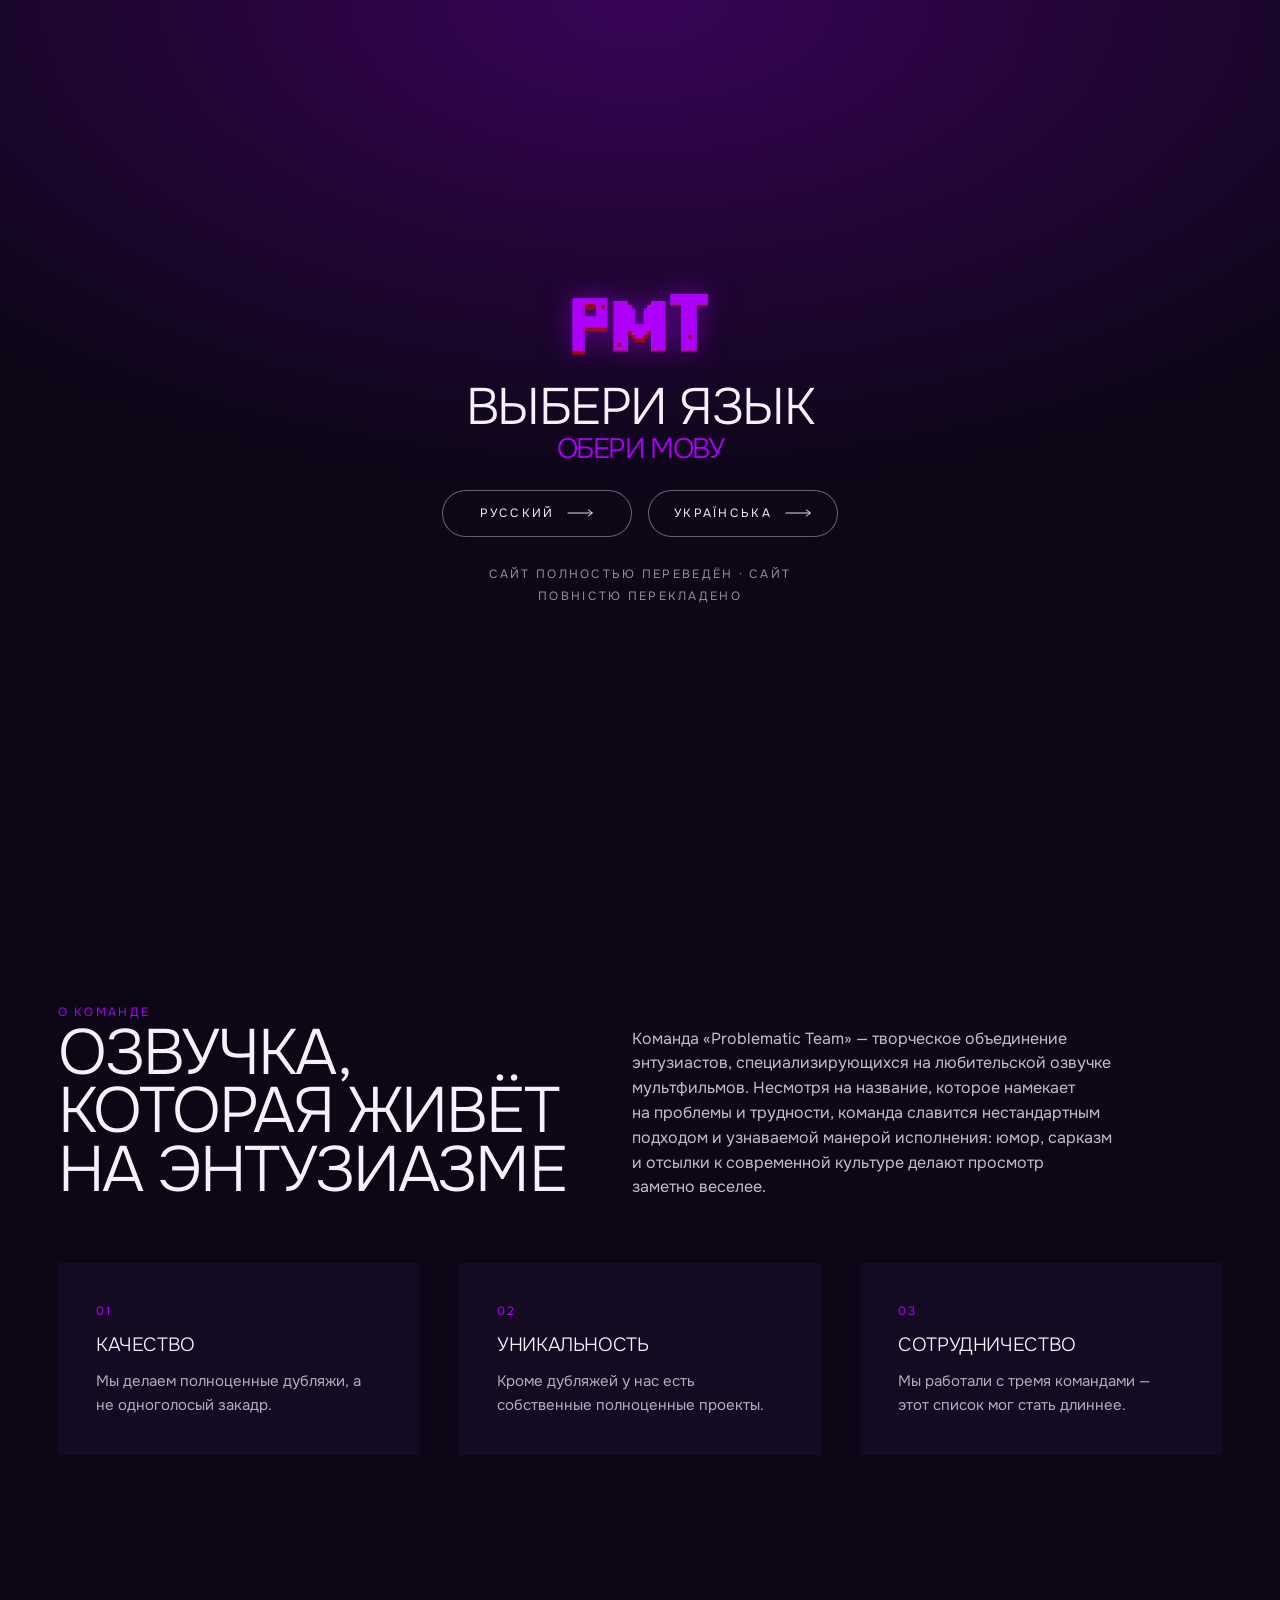
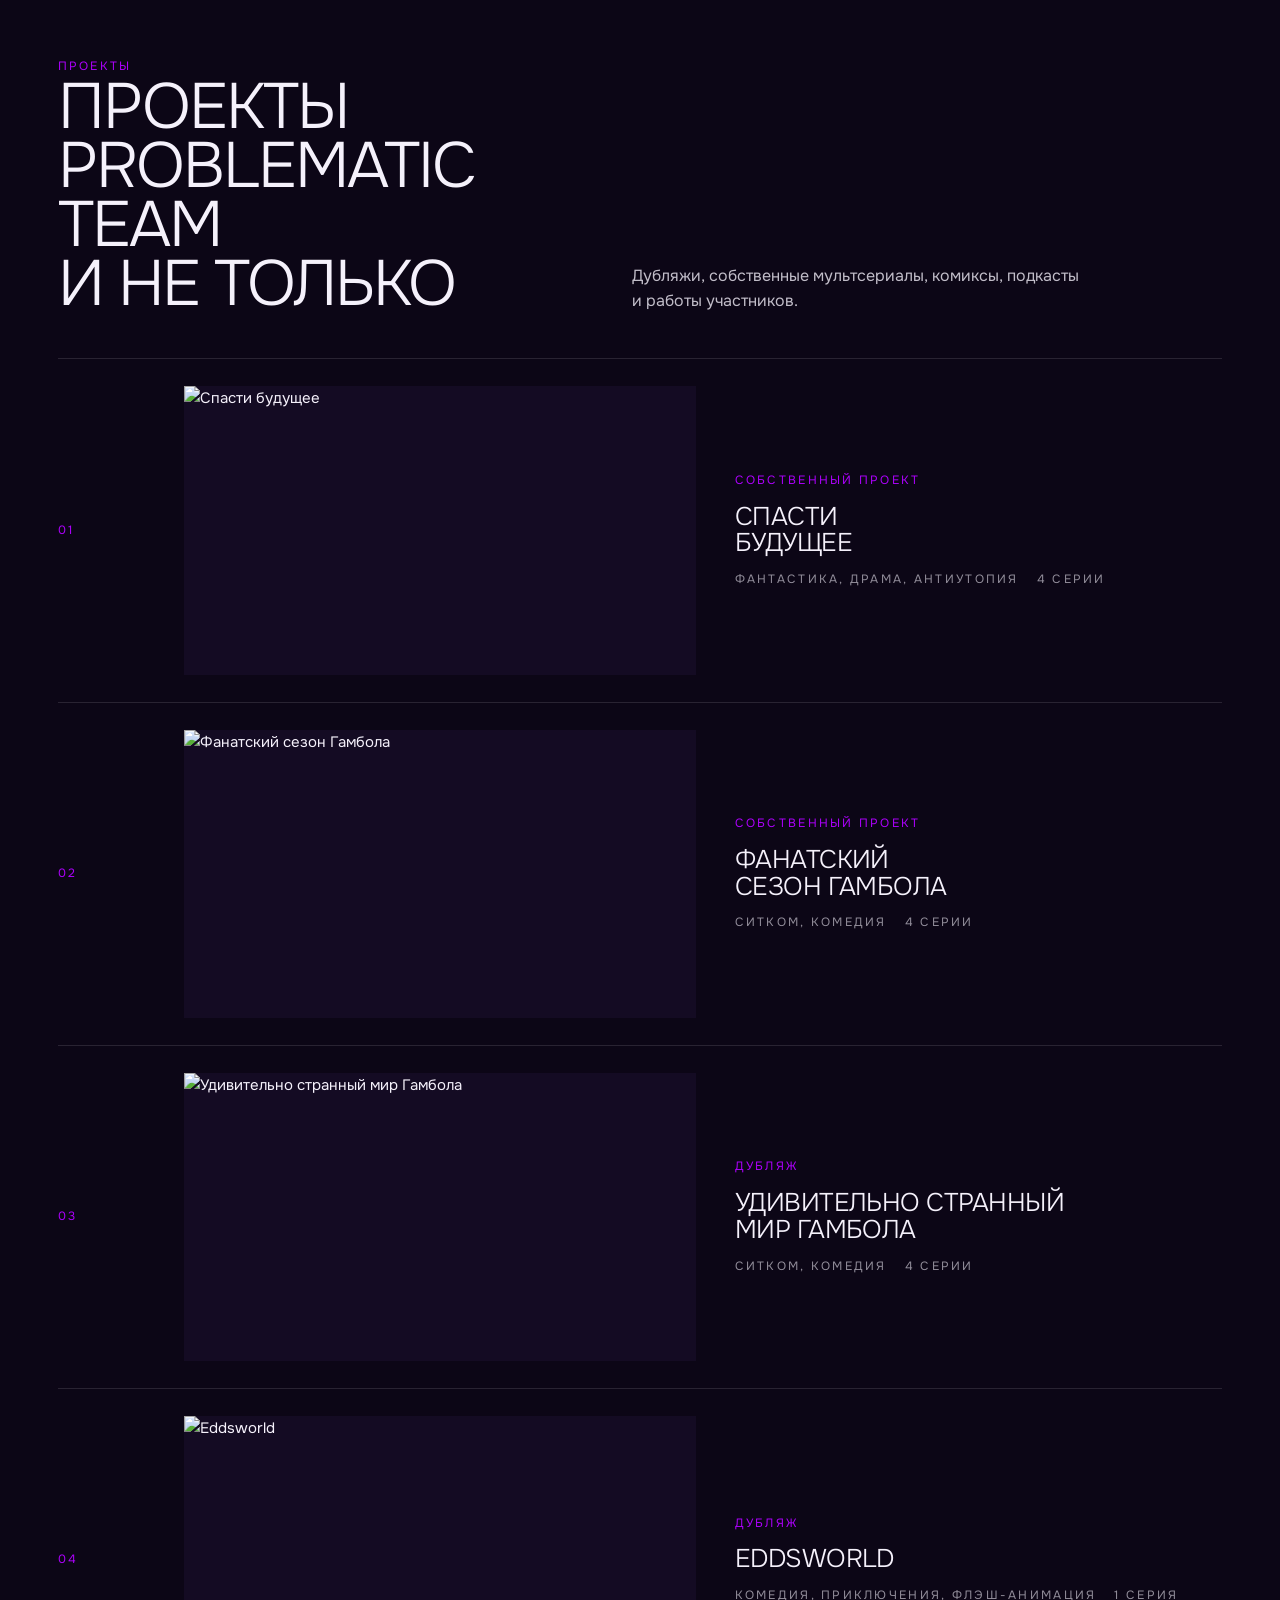
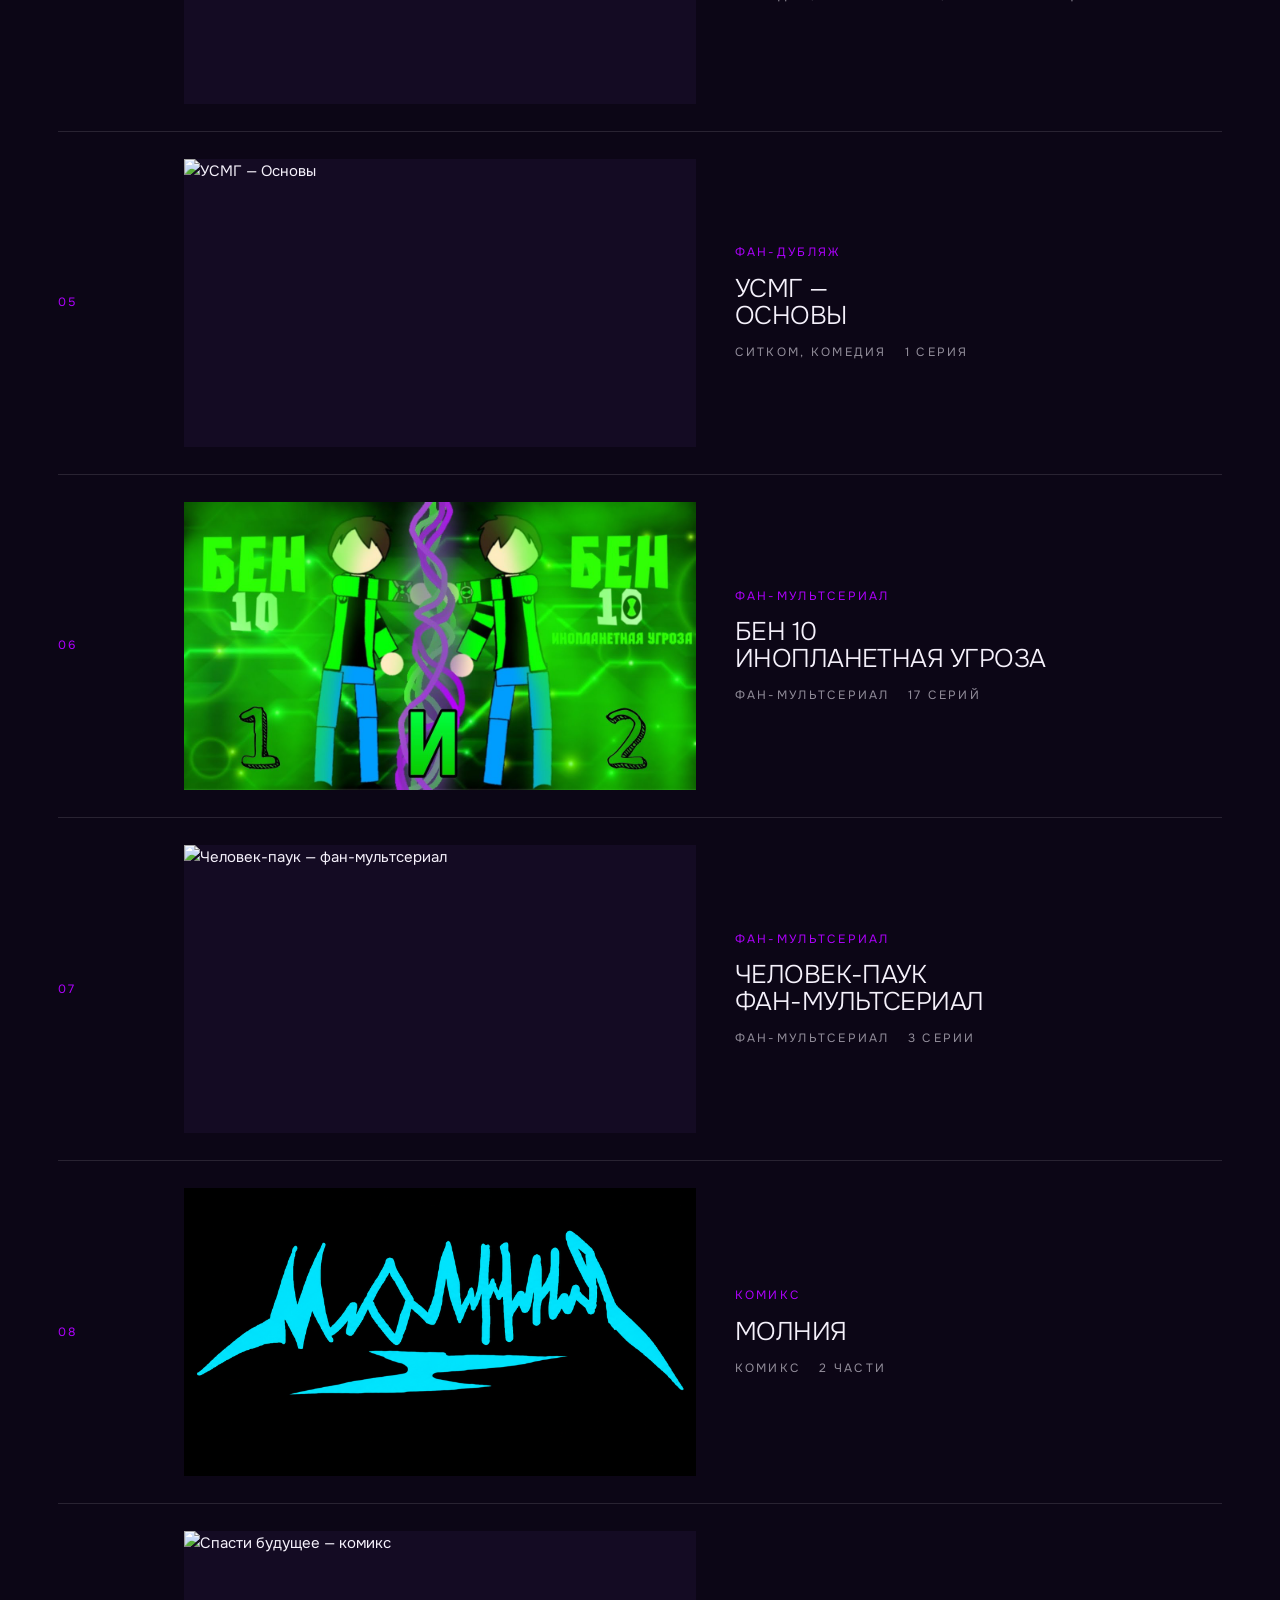
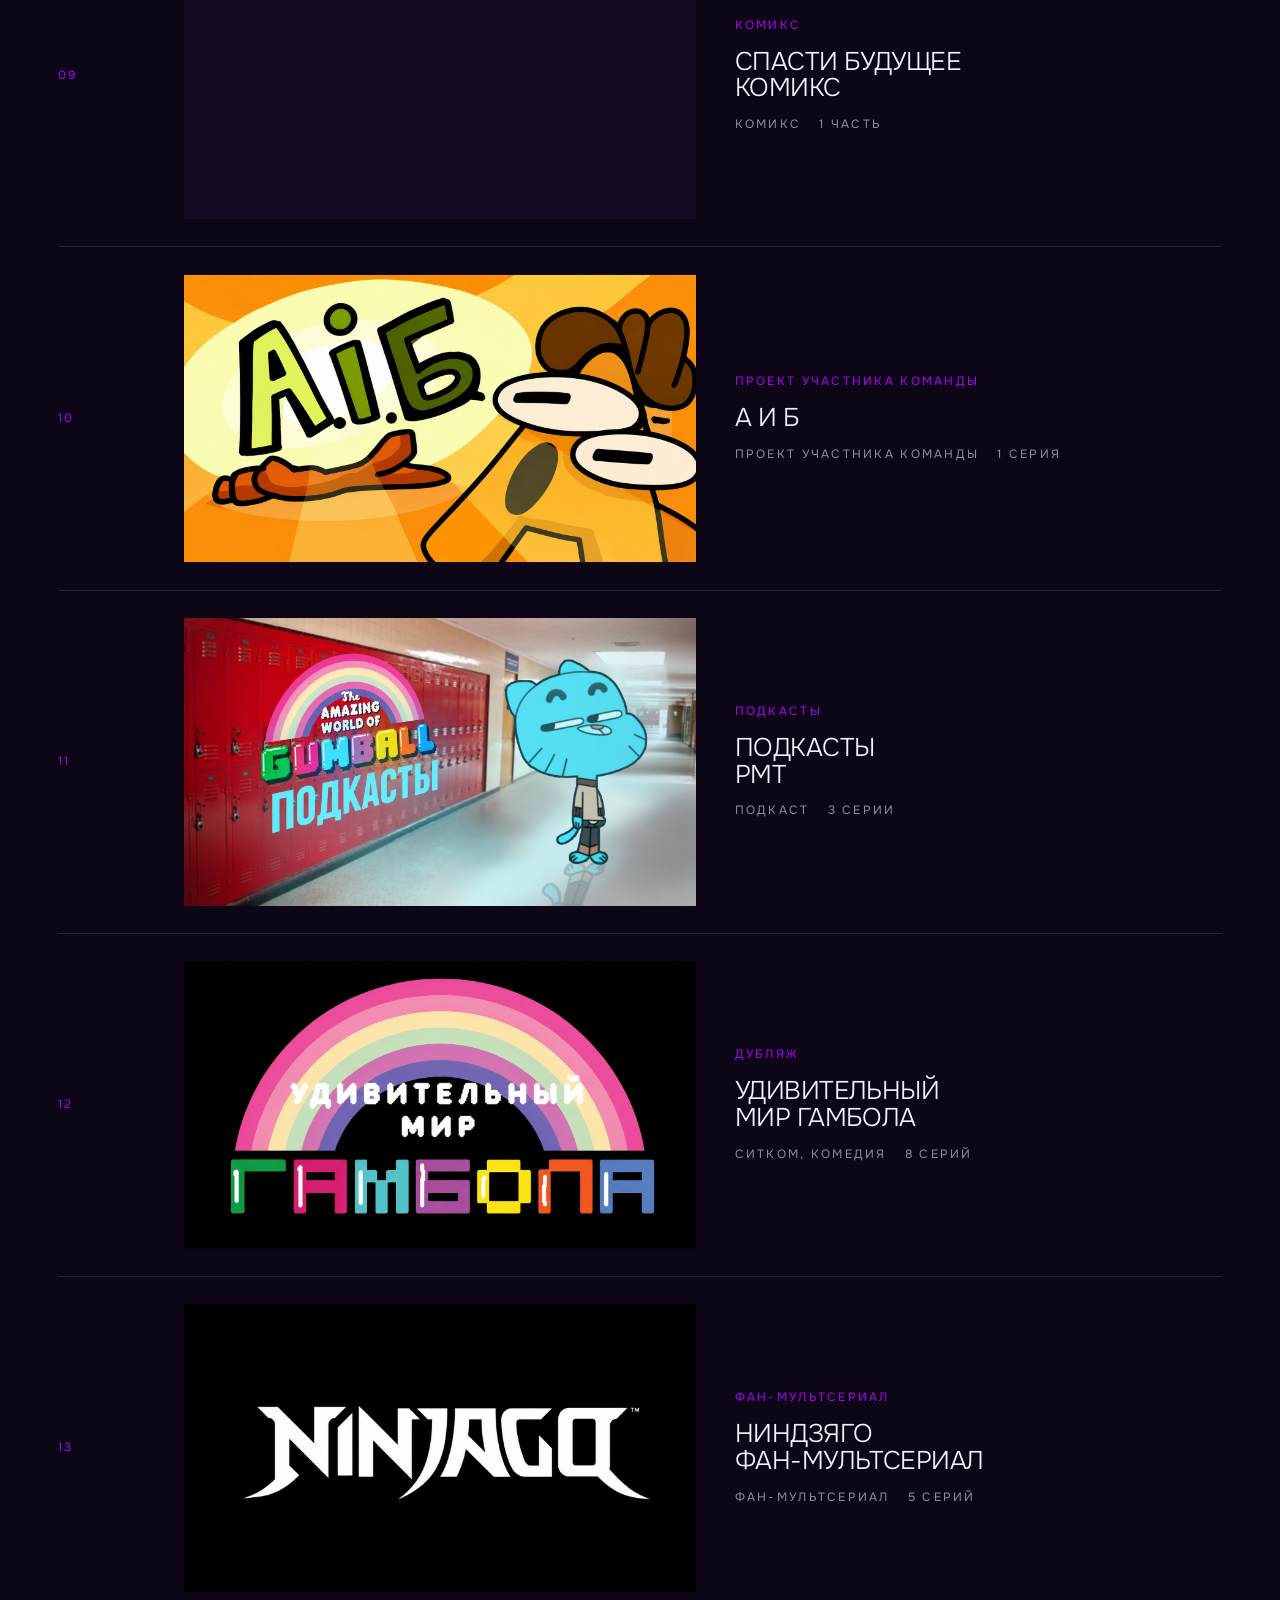
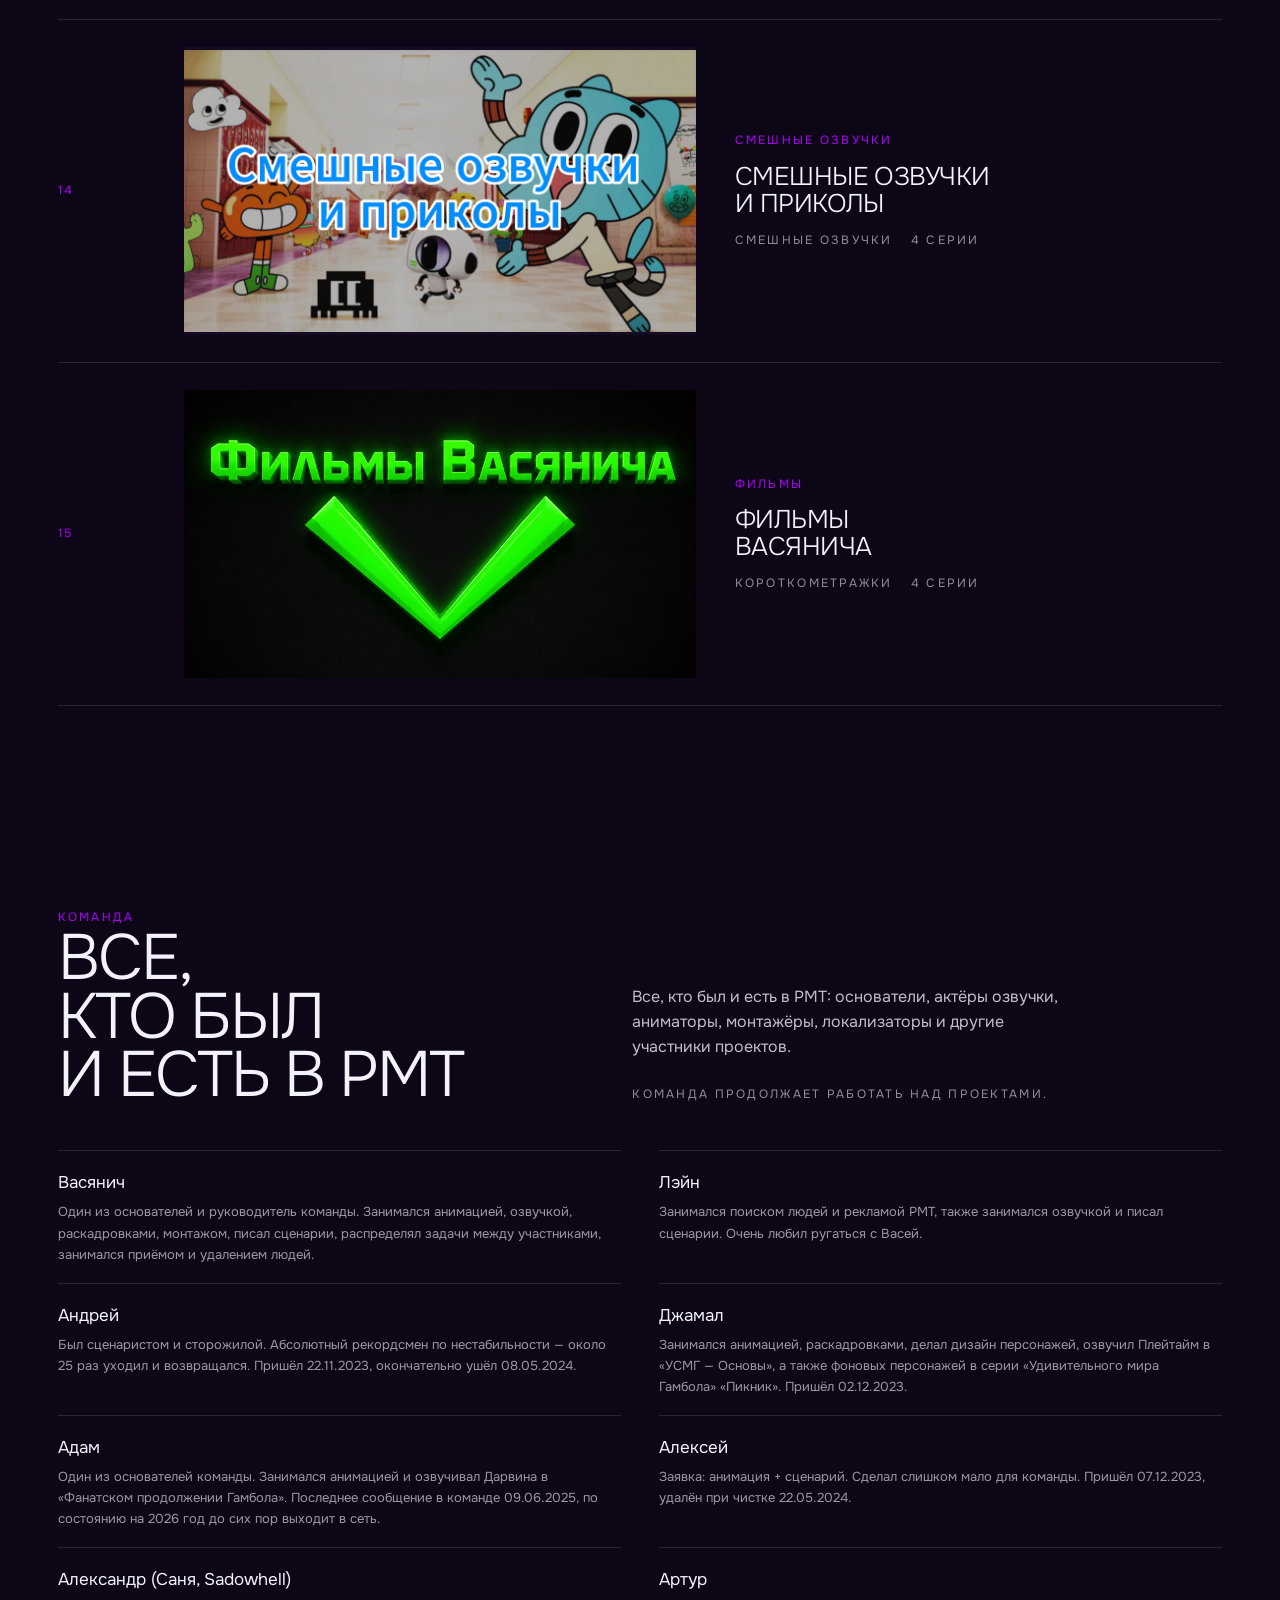
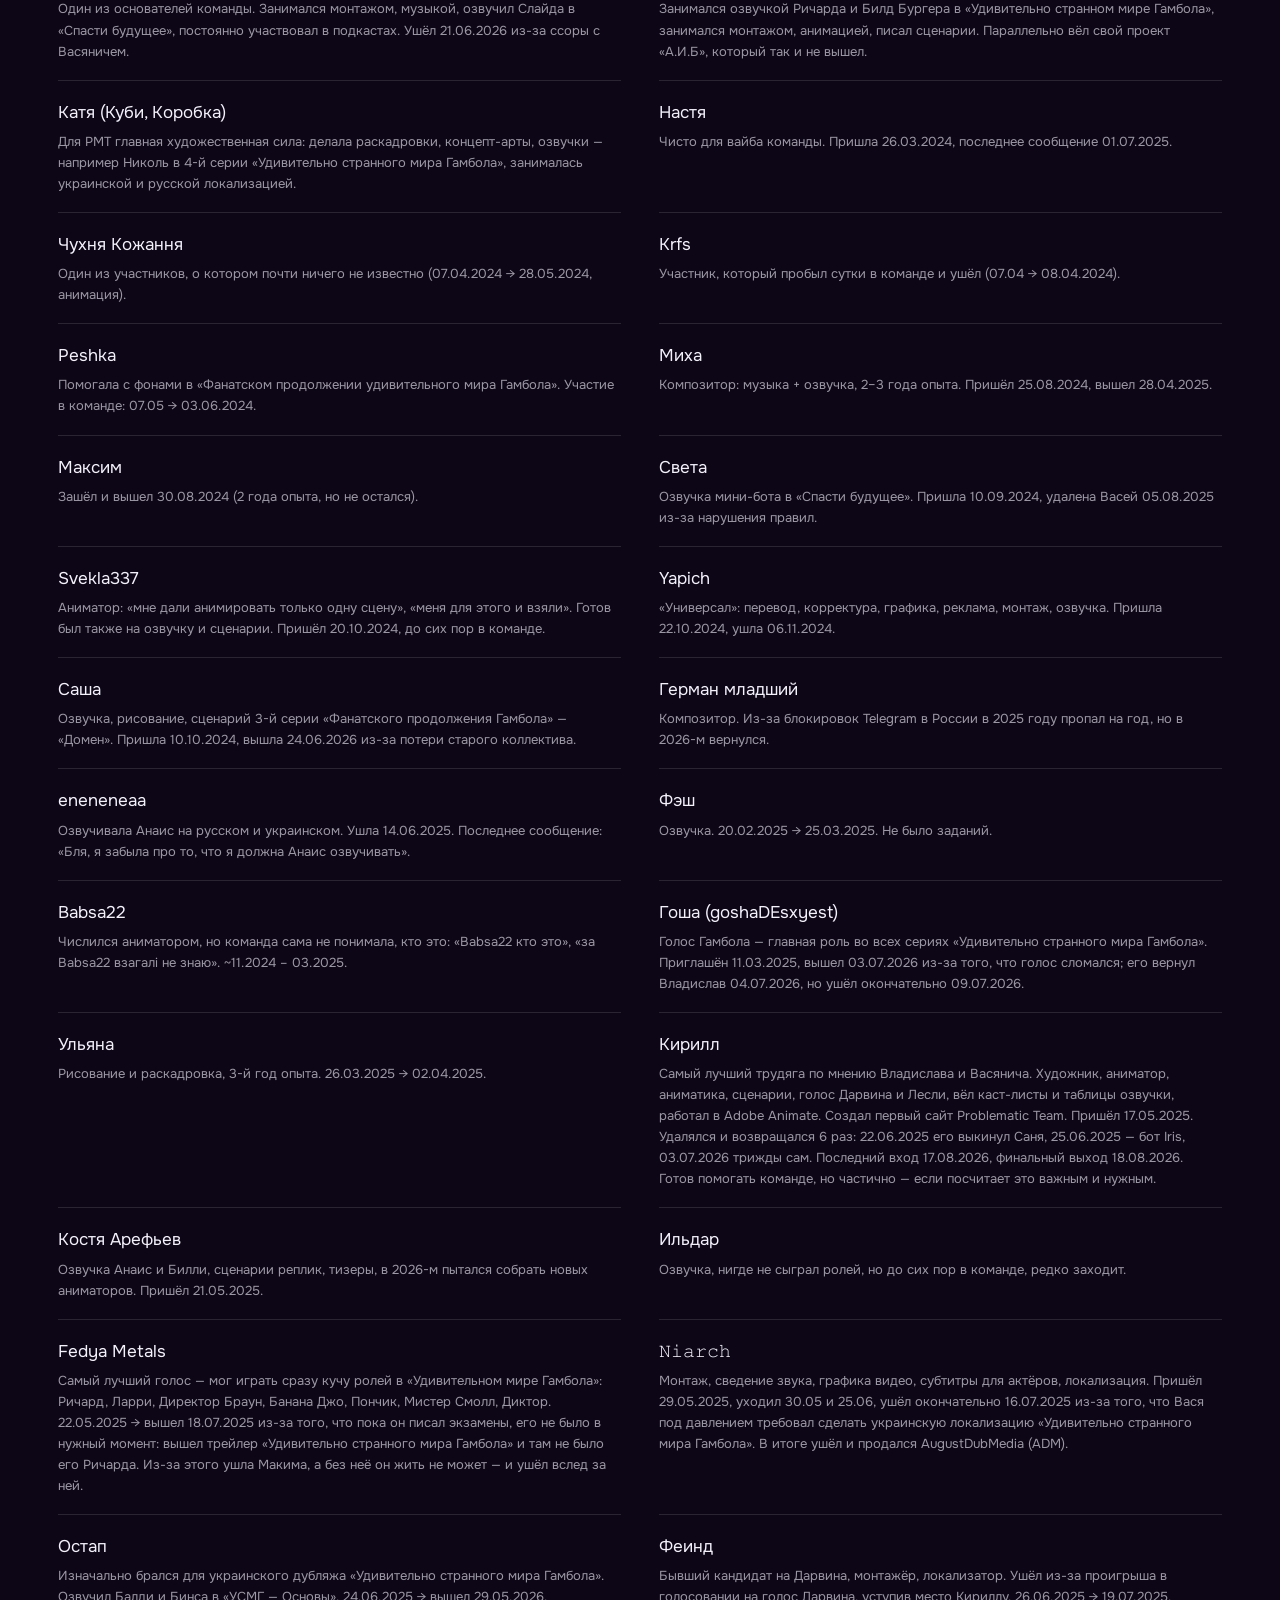
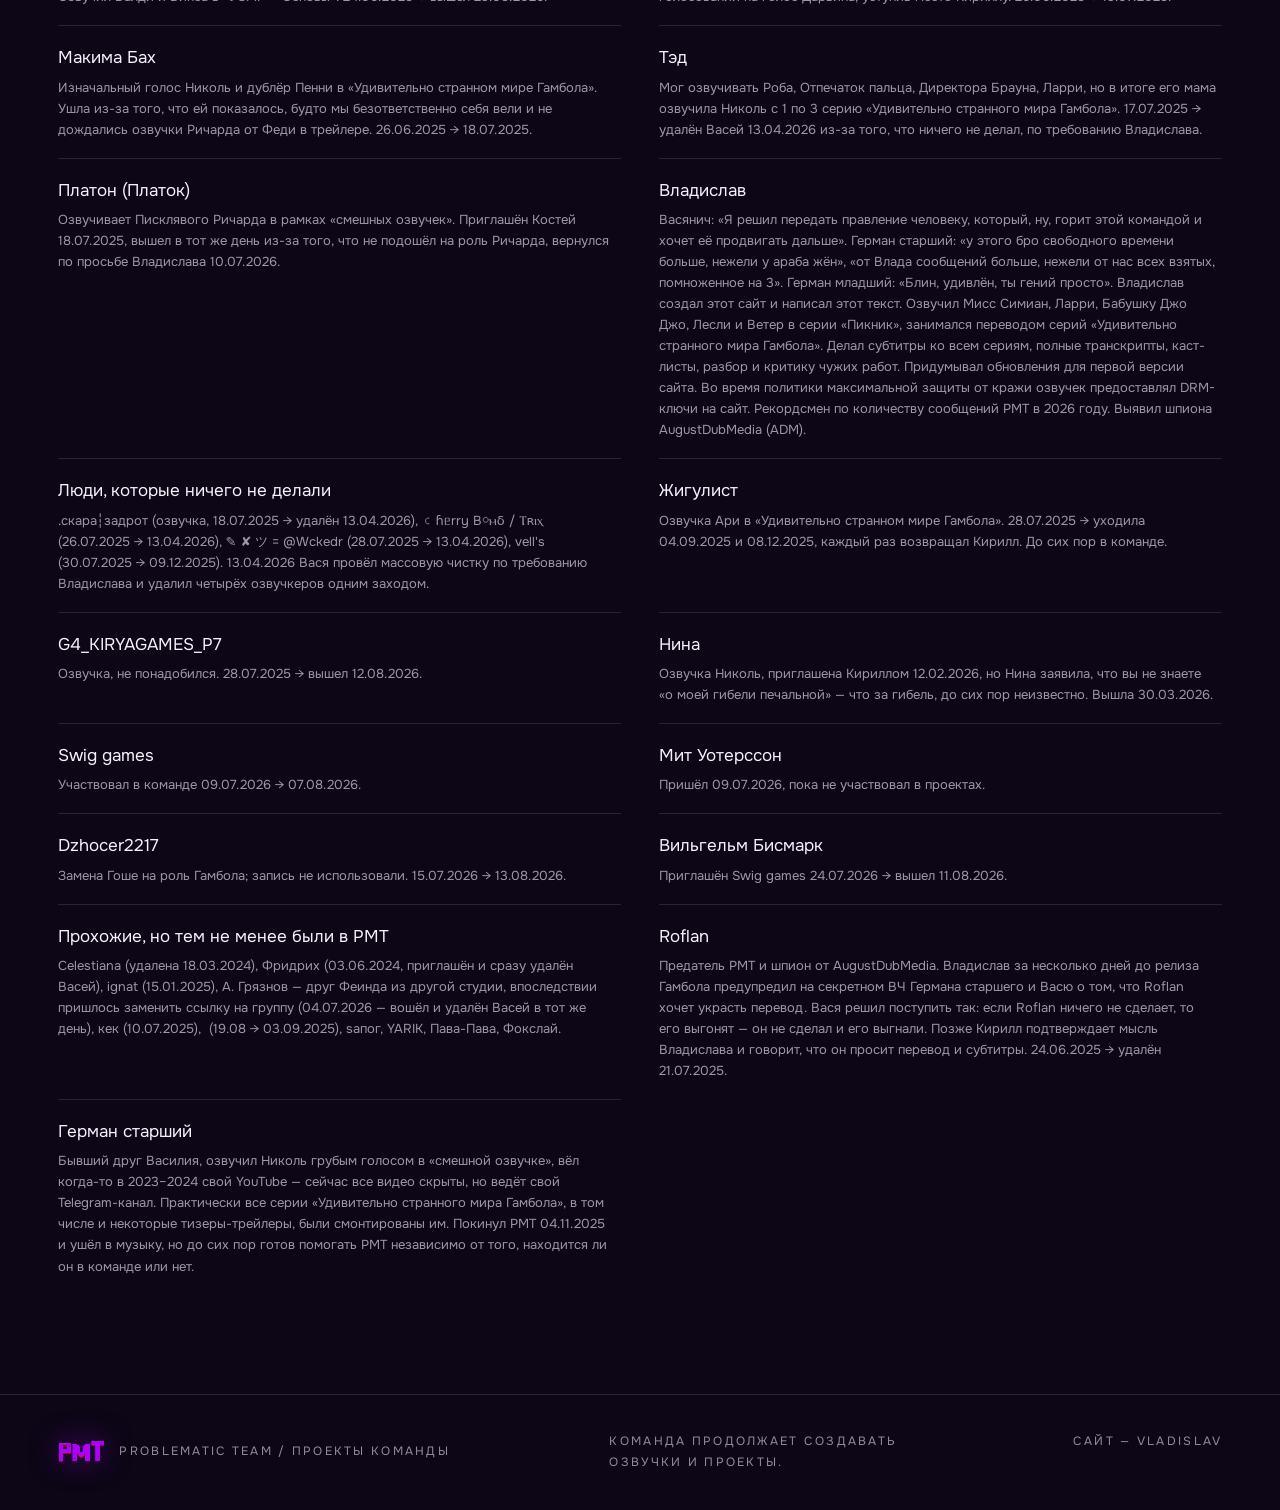
==== index.html @ 3a192606 "Финал: синхронный гейт до отрисовки (compat.js), перепроверка бана при наличии флага, метка вердикта" ====
<!doctype html>
<html lang="ru">
<head>
  <meta charset="utf-8">
  <meta name="viewport" content="width=device-width, initial-scale=1">
  <meta name="referrer" content="strict-origin-when-cross-origin">
  <link rel="icon" href="assets/favicon.png" type="image/png">
  <script>(function(){try{var q=location.search.match(/(?:^|[?&])lang=(ru|ua)(?:&|$)/);var l=q?q[1]:localStorage.getItem('pmt-lang');if(l==='ru'||l==='ua')document.documentElement.className+=' pmt-has-lang';}catch(e){}}());</script>
  <link rel="preconnect" href="https://fonts.googleapis.com">
  <link rel="preconnect" href="https://fonts.gstatic.com" crossorigin>
  <link rel="preload" as="script" href="data.js?v=20260929-final2">
  <link rel="preload" as="script" href="site-config.js?v=20260929-final2">
  <link rel="preload" as="script" href="visitor.js?v=20260929-final2">
  <link rel="preload" as="script" href="script.js?v=20260929-final2">
  <script src="compat.js?v=20260929-final2"></script>
  <link rel="stylesheet" href="styles.css?v=20260929-final2">
  <link rel="stylesheet" href="legacy.css?v=20260929-final2">
  <title>Problematic Team / проекты</title>
  <meta name="description" content="Problematic Team: любительские дубляжи, собственные мультсериалы и серии в плеере.">
</head>
<body>
  <noscript><div class="noscript" style="padding:20px;background:#140B23;color:#F5F1FB;position:relative;z-index:1001">Для каталога нужен JavaScript. Увімкніть JavaScript для перегляду каталогу.</div></noscript>
  <div class="gate gate--preload">
    <div class="gate__box">
      <img class="logo" src="assets/pmt.png" alt="PMT" width="135" height="62">
      <h2>Выбери язык<span>Обери мову</span></h2>
      <div class="gate__row">
        <button class="btn btn--line" data-lang="ru"><span class="btn__fill"></span><span class="btn__label">Русский</span><svg class="btn__arrow" viewBox="0 0 34 10" fill="none" aria-hidden="true"><path d="M0 5h31M26.5 1 32 5l-5.5 4" stroke="currentColor" stroke-width="1.2" stroke-linecap="round" stroke-linejoin="round"/></svg></button>
        <button class="btn btn--line" data-lang="ua"><span class="btn__fill"></span><span class="btn__label">Українська</span><svg class="btn__arrow" viewBox="0 0 34 10" fill="none" aria-hidden="true"><path d="M0 5h31M26.5 1 32 5l-5.5 4" stroke="currentColor" stroke-width="1.2" stroke-linecap="round" stroke-linejoin="round"/></svg></button>
      </div>
      <p class="label">Сайт полностью переведён · Сайт повністю перекладено</p>
    </div>
  </div>
  <a class="skip" href="#projects" data-t="skip"></a>
  <header class="head" data-head="home"></header>
  <span hidden data-title="titleHome"></span>

  <main>
    <section class="hero hero--glow">
      <div class="hero__text">
        <span class="label label--accent rise" data-d="300" data-t="projectLabel"></span>
        <h1 class="rise" data-d="420" data-t="heroH">МЫ&nbsp;—<br>PROBLEMATIC<br>TEAM</h1>
        <p class="lead rise" data-d="900" data-t="heroLead"></p>
        <div class="cta-row rise" data-d="1200">
          <a class="btn btn--line" href="#projects">
            <span class="btn__fill" aria-hidden="true"></span>
            <span class="btn__label" data-t="heroCta"></span>
            <svg class="btn__arrow" viewBox="0 0 34 10" fill="none" aria-hidden="true"><path d="M0 5h31M26.5 1 32 5l-5.5 4" stroke="currentColor" stroke-width="1.2"/></svg>
          </a>
        </div>
      </div>
      <aside class="hero__wall" aria-hidden="true">
        <img class="hero__logo" src="assets/pmt.png" alt="">
      </aside>
    </section>

    <section class="section wrap" id="about">
      <div class="statement">
        <div>
          <span class="label label--accent rise" data-t="aboutLabel"></span>
          <h2 class="rise" data-d="100" data-t="aboutH"></h2>
        </div>
        <p class="lead rise" data-d="200" data-t="aboutLong"></p>
      </div>
      <div class="why" data-why></div>
    </section>

    <section class="section wrap" id="projects">
      <div class="statement">
        <div>
          <span class="label label--accent rise" data-t="projectsLabel"></span>
          <h2 class="rise" data-d="100" data-t="projectsH"></h2>
        </div>
        <p class="lead rise" data-d="200" data-t="projectsLead"></p>
      </div>
      <div class="plist mt-l" data-plist data-premiere-list></div>
    </section>

    <section class="section wrap" id="team">
      <div class="statement">
        <div>
          <span class="label label--accent rise" data-t="teamLabel"></span>
          <h2 class="rise" data-d="100" data-t="teamH"></h2>
        </div>
        <div>
          <p class="lead rise" data-d="200" data-t="teamLead"></p>
          <p class="label rise mt-s" data-d="280" data-t="teamNote"></p>
        </div>
      </div>
      <div class="team mt-l" data-team></div>
    </section>
  </main>

  <footer class="foot wrap" data-foot></footer>
  <script src="loader.js?v=20260929-final2"></script>
</body>
</html>
---- styles.css ----
/* ============================================================
   PMT ARCHIVE — styles
   Токены: Onest 300/400 · #0C0616 / #170D28 / accent #AD00FC (цвет логотипа)
   Кривая: cubic-bezier(.22,1,.36,1) · Радиусы: 0 и 999px
   ============================================================ */

:root{
  --bg:#0C0616;
  --bg-2:#140B23;
  --bg-3:#1C1030;
  --ink:#F5F1FB;
  --accent:#AD00FC;
  --accent-2:#7A00B8;
  --accent-soft:rgba(173,0,252,.16);
  --ease:cubic-bezier(.22,1,.36,1);
  --pad:clamp(20px,4.5vw,72px);
  --gap:clamp(24px,3vw,44px);
  --rule:rgba(245,241,251,.12);
  --header-h:84px;
  --safe-top:env(safe-area-inset-top,0px);
  --head-total:calc(var(--header-h) + var(--safe-top)); /* реальная высота шапки */
}

*,*::before,*::after{box-sizing:border-box}
html{-webkit-text-size-adjust:100%;scroll-behavior:smooth;scroll-padding-top:calc(var(--head-total) + 8px)}
html.is-locked,html.is-locked body{overflow:hidden}
section[id]{scroll-margin-top:calc(var(--head-total) + 8px)}
body{
  margin:0;background:var(--bg);color:var(--ink);
  font-family:'Onest',system-ui,sans-serif;font-weight:400;
  font-size:clamp(15px,1.1vw,18px);line-height:1.6;
  overflow-x:hidden;
}
body::after{ /* зерно 5% */
  content:'';position:fixed;inset:0;z-index:900;pointer-events:none;opacity:.05;
  background-image:url("data:image/svg+xml;utf8,<svg xmlns='http://www.w3.org/2000/svg' width='160' height='160'><filter id='n'><feTurbulence type='fractalNoise' baseFrequency='.85' numOctaves='3'/></filter><rect width='160' height='160' filter='url(%23n)'/></svg>");
  mix-blend-mode:soft-light;
}
img{display:block;max-width:100%}
a{color:inherit;text-decoration:none}
::selection{background:var(--accent);color:#fff}

/* ---------- типографика ---------- */
h1,h2,h3,h4{margin:0;font-weight:300;hyphens:none;text-wrap:balance}
h1{font-size:clamp(2.6rem,7.4vw,8.2rem);line-height:.88;letter-spacing:-.035em;text-transform:uppercase}
h2{font-size:clamp(2rem,5vw,4.6rem);line-height:.92;letter-spacing:-.03em;text-transform:uppercase}
h3{font-size:clamp(1.25rem,2vw,2.1rem);line-height:1.05;letter-spacing:-.02em;text-transform:uppercase}
p{margin:0;max-width:56ch;text-wrap:pretty}
.lead{font-size:clamp(16px,1.25vw,20px);line-height:1.55;color:rgba(245,241,251,.78);max-width:52ch}
.muted{color:rgba(245,241,251,.58)}
.label{
  font-size:12px;line-height:1.8;text-transform:uppercase;letter-spacing:.19em;
  color:rgba(245,241,251,.58);
}
.label--accent{color:var(--accent)}
.num{font-size:12px;letter-spacing:.19em;color:var(--accent);text-transform:uppercase}

/* ---------- служебное ---------- */
.wrap{padding-inline:var(--pad)}
.section{padding-block:clamp(72px,11vh,150px);position:relative}
.rule{height:1px;background:var(--rule);border:0;margin:0}
.skip{position:absolute;left:-9999px}
.skip:focus{left:var(--pad);top:12px;z-index:1000;background:var(--accent);padding:10px 16px}

/* ---------- шапка ---------- */
.head{
  position:fixed;inset:0 0 auto 0;z-index:800;
  height:var(--head-total);
  padding-top:var(--safe-top);
  display:flex;align-items:center;justify-content:space-between;
  padding-inline:var(--pad);
  transition:background 600ms var(--ease),backdrop-filter 600ms var(--ease);
}
.head > *{position:relative;z-index:1}
/* подложка — отдельный слой: перекрывает и зону notch, появляется только при прокрутке */
.head::before{
  content:'';position:absolute;left:0;right:0;top:calc(-1 * var(--safe-top) - 1px);bottom:0;
  background:rgba(12,6,22,.86);
  backdrop-filter:blur(18px);-webkit-backdrop-filter:blur(18px);
  box-shadow:0 1px 0 0 rgba(245,241,251,.08);
  opacity:0;pointer-events:none;
  transition:opacity 600ms var(--ease);
}
.head.is-stuck::before{opacity:1}
.mark{display:flex;align-items:center;gap:12px;color:var(--accent);min-height:44px}
.logo{width:auto;height:26px;image-rendering:pixelated;
  filter:drop-shadow(0 0 14px rgba(173,0,252,.5))}
.mark{color:var(--accent)}
.nav{display:flex;align-items:center;gap:clamp(18px,2.4vw,38px)}
.nav a{
  position:relative;font-size:12px;letter-spacing:.19em;text-transform:uppercase;
  color:rgba(245,241,251,.72);padding:14px 2px;min-height:44px;display:inline-flex;align-items:center;
  transition:color 320ms var(--ease);
}
.nav a::after{
  content:'';position:absolute;left:0;right:0;bottom:10px;height:1px;background:var(--accent);
  transform:scaleX(0);transform-origin:left;transition:transform 520ms var(--ease);
}
.nav a:hover{color:var(--ink)}
.nav a:hover::after{transform:scaleX(1)}
.head .btn{margin-left:clamp(18px,3vw,56px)}
.lang{display:inline-flex;align-items:center;gap:2px;margin-left:clamp(10px,2vw,26px);
  box-shadow:inset 0 0 0 1px var(--rule);border-radius:999px;padding:3px}
.lang__btn{
  border:0;background:none;color:rgba(245,241,251,.6);cursor:pointer;font:inherit;
  font-size:11px;letter-spacing:.16em;padding:7px 12px;border-radius:999px;
  transition:background 320ms var(--ease),color 320ms var(--ease);
}
.lang__btn:hover{color:var(--ink)}
.lang__btn.is-on{background:var(--accent);color:#fff}
.nav-toggle{display:none}

/* ---------- кнопки ---------- */
.btn{
  position:relative;overflow:hidden;display:inline-flex;align-items:center;gap:14px;
  min-height:44px;padding:14px 26px;border:0;background:none;cursor:pointer;
  font:inherit;font-size:12px;letter-spacing:.19em;text-transform:uppercase;
  color:var(--ink);
  -webkit-appearance:none;appearance:none;text-align:center;
  transition:color 180ms var(--ease),box-shadow 180ms var(--ease),background 180ms var(--ease);
}
.btn:focus-visible{outline:2px solid var(--accent);outline-offset:3px}
.btn__fill{
  position:absolute;inset:0;background:var(--accent);
  transform:scaleX(0);transform-origin:left;
  transition:transform 240ms var(--ease);
}
.btn:hover .btn__fill,.btn:focus-visible .btn__fill{transform:scaleX(1)}
.btn__label{position:relative;z-index:2;transition:color 180ms var(--ease)}
.btn__arrow{position:relative;z-index:2;display:block;flex:0 0 26px;width:26px;height:10px;overflow:visible;transition:transform 220ms var(--ease);will-change:transform}
.btn:hover .btn__arrow{transform:translateX(7px)}
.btn--solid{background:var(--accent);border-radius:999px;color:#fff}
.btn--solid .btn__fill{background:#fff}
.btn--solid:hover .btn__label,.btn--solid:hover .btn__arrow{color:var(--bg)}
.btn--line{border-radius:999px;box-shadow:inset 0 0 0 1px rgba(245,241,251,.38);color:var(--ink)}
.btn--line:hover,.btn--line:focus-visible{box-shadow:inset 0 0 0 1px var(--accent),0 12px 40px -20px rgba(173,0,252,.9)}
.btn--line:hover .btn__label,.btn--line:hover .btn__arrow,
.btn--line:focus-visible .btn__label,.btn--line:focus-visible .btn__arrow{color:#fff}
.btn--bare{color:var(--ink)}
.btn--bare:hover .btn__label,.btn--bare:focus-visible .btn__label{color:var(--accent)}
.btn--bare:hover .btn__arrow{color:var(--accent)}
.btn--bare{padding-inline:0}
.btn--bare .btn__fill{inset:auto 0 8px 0;height:1px;background:var(--accent)}
.btn--back .btn__arrow{order:-1;transform:rotate(180deg)}
.btn--back:hover .btn__arrow{transform:rotate(180deg) translateX(7px)}
.cta-row{display:flex;align-items:center;gap:clamp(20px,3vw,48px);flex-wrap:wrap}
.assure{font-size:12px;line-height:1.5;color:rgba(245,241,251,.55);max-width:22ch}

/* ---------- герой (схема C, 60/40) ---------- */
.hero{
  min-height:100svh;display:grid;grid-template-columns:minmax(0,1.35fr) minmax(0,1fr);
  align-items:stretch;
}
.hero__text{
  display:flex;flex-direction:column;justify-content:center;gap:clamp(20px,2.4vw,32px);
  padding:calc(var(--head-total) + 4vh) clamp(24px,4vw,64px) 9vh var(--pad);
}
.hero h1{max-width:14ch}
.hero__wall{
  position:relative;overflow:hidden;background:var(--bg-2);
  display:grid;place-items:center;isolation:isolate;
}
.hero__wall::before{ /* стена из PMT */
  content:'';position:absolute;inset:-22% -22%;
  background-image:url("data:image/svg+xml;utf8,<svg xmlns='http://www.w3.org/2000/svg' width='300' height='150'><text x='0' y='105' font-family='Onest,Arial' font-size='96' font-weight='700' fill='%231F0F33' letter-spacing='-3'>PMT</text></svg>");
  transform:rotate(-8deg) translate3d(var(--wx,0px),var(--wy,0px),0);
  transition:transform 420ms var(--ease);opacity:.9;
}
.hero__wall::after{
  content:'';position:absolute;inset:0;
  background:radial-gradient(58% 46% at 50% 50%,rgba(173,0,252,.28),transparent 70%);
}
.hero__logo{position:relative;z-index:2;width:min(52%,320px);height:auto;
  image-rendering:pixelated;filter:drop-shadow(0 0 48px rgba(173,0,252,.7))}
.hero--glow{background:
  radial-gradient(120% 90% at 12% 0%,rgba(112,26,168,.42),transparent 62%),
  radial-gradient(80% 60% at 0% 40%,rgba(173,0,252,.14),transparent 70%);
}

/* ---------- о команде ---------- */
.statement{display:grid;grid-template-columns:minmax(0,1fr) minmax(0,1.1fr);gap:var(--gap);align-items:end}
.statement .lead{max-width:46ch}
.why{display:grid;grid-template-columns:repeat(3,minmax(0,1fr));gap:var(--gap);margin-top:clamp(48px,7vh,96px)}
.why__item{background:var(--bg-2);padding:clamp(24px,3vw,40px);display:flex;flex-direction:column;gap:14px}
.why__item{transition:background 420ms var(--ease),transform 420ms var(--ease)}
.why__item:hover,.why__item:focus-visible{background:var(--bg-3);transform:translateY(-4px);outline:none}
.why__item:hover h3,.why__item:focus-visible h3{color:var(--accent)}
.why__item h3{transition:color 320ms var(--ease)}
.why__item h3{font-size:clamp(1.1rem,1.5vw,1.5rem)}
.why__item p{font-size:15px;color:rgba(245,241,251,.7);max-width:34ch}

/* ---------- список проектов ---------- */
.plist{display:flex;flex-direction:column}
.prow{
  display:grid;grid-template-columns:88px minmax(0,1.05fr) minmax(0,1fr);
  gap:var(--gap);align-items:center;padding-block:clamp(22px,3vh,40px);
  border-top:1px solid var(--rule);position:relative;
}
.plist .prow:last-child{border-bottom:1px solid var(--rule)}
.prow__media{overflow:hidden;aspect-ratio:16/9;background:var(--bg-2)}
.prow__media img,.card__media img{object-position:center}
.prow__media img{width:100%;height:100%;object-fit:contain;object-position:center;transform:none;transition:transform 820ms var(--ease)}
.prow:hover .prow__media img{transform:scale(1.09)}
.prow__body{display:flex;flex-direction:column;gap:12px}
.prow__body h3{transition:color 320ms var(--ease)}
.prow:hover .prow__body h3{color:var(--accent)}
.prow__meta{display:flex;gap:18px;flex-wrap:wrap}

/* ---------- сетка архива ---------- */
.grid{display:grid;grid-template-columns:repeat(auto-fill,minmax(min(100%,330px),1fr));gap:var(--gap)}
.card{position:relative;display:flex;flex-direction:column;gap:16px;background:var(--bg-2);padding-bottom:clamp(20px,2vw,28px)}
.card:nth-child(even){background:var(--bg-3)}
.card__media{overflow:hidden;aspect-ratio:16/9;background:var(--bg-3)}
.card__media img{width:100%;height:100%;object-fit:contain;object-position:center;transition:transform 860ms var(--ease)}
.card:hover .card__media img{transform:scale(1.03)}
.card__body{display:flex;flex-direction:column;gap:10px;padding-inline:clamp(18px,2vw,26px)}
.card__body h3{font-size:clamp(1.1rem,1.6vw,1.6rem)}
.card__hair{height:1px;background:var(--rule);margin-inline:clamp(18px,2vw,26px)}

/* ---------- страница проекта ---------- */
.pj{min-height:100svh;display:grid;grid-template-columns:minmax(0,1fr) minmax(0,1.06fr)}
/* картинку пиним через контейнер, не через сам img */
.pj__media{position:sticky;top:0;height:100svh;overflow:hidden;background:var(--bg);align-self:start}
.pj__media img{width:100%;height:100%;object-fit:contain;object-position:center;background:var(--bg)}
.pj__side{
  display:flex;flex-direction:column;gap:clamp(24px,3vw,40px);
  padding:calc(var(--head-total) + 5vh) var(--pad) clamp(56px,8vh,110px) clamp(28px,4vw,64px);
}
.pj__side h1{font-size:clamp(2.2rem,4.6vw,5rem)}
.metagrid{display:grid;grid-template-columns:repeat(2,minmax(0,1fr));gap:clamp(18px,2.4vw,32px);
  border-top:1px solid var(--rule);padding-top:clamp(22px,3vh,34px)}
.metagrid div{display:flex;flex-direction:column;gap:4px}
.metagrid span{font-size:15px}
.castblock{border-top:1px solid var(--rule);padding-top:clamp(22px,3vh,34px)}
.castlist{display:flex;flex-wrap:wrap;gap:6px 0;margin-top:10px;font-size:15px;color:rgba(245,241,251,.82)}
.castlist span{white-space:nowrap}
.castlist span:not(:last-child)::after{content:'\00a0/\00a0';color:rgba(245,241,251,.35)}
.tagline{
  font-size:clamp(1rem,1.5vw,1.4rem);line-height:1.1;letter-spacing:-.02em;
  text-transform:uppercase;color:var(--accent);font-weight:300;
}
.features{display:grid;gap:14px;border-top:1px solid var(--rule);padding-top:clamp(22px,3vh,34px)}
.features div{display:flex;flex-direction:column;gap:4px}
.features b{font-weight:400}
.features p{font-size:15px;color:rgba(245,241,251,.68)}

/* ---------- эпизоды ---------- */
.eplist{display:flex;flex-direction:column;gap:clamp(26px,4vh,52px);margin-top:clamp(34px,5vh,64px)}
.eplist{gap:0}
.ep{display:grid;grid-template-columns:minmax(0,1fr) minmax(0,1.15fr);align-items:center;
  gap:var(--gap);padding-block:clamp(22px,3vh,38px);border-top:1px solid var(--rule);
  transition:background 220ms var(--ease)}
.eplist .ep:last-child{border-bottom:1px solid var(--rule)}
.ep:hover{background:rgba(173,0,252,.05)}
.ep__info{display:flex;flex-direction:column;align-items:flex-start;gap:12px;min-width:0}
.ep__title{max-width:28ch;overflow-wrap:anywhere}
.ep__stage{min-width:0}
.ep__stage .player{box-shadow:0 30px 70px -40px rgba(0,0,0,.9)}
.player{position:relative;width:100%;aspect-ratio:16/9;background:var(--bg-2);overflow:hidden}
.player img{width:100%;height:100%;object-fit:contain;object-position:center;transition:transform 320ms var(--ease),filter 320ms var(--ease)}
.player iframe{position:absolute;inset:0;width:100%;height:100%;border:0}
.player__btn{
  position:absolute;inset:0;display:grid;place-items:center;background:none;border:0;cursor:pointer;
  color:#fff;padding:0;
}
.player__disc{
  width:clamp(58px,6vw,86px);aspect-ratio:1;border-radius:999px;background:var(--accent);
  display:grid;place-items:center;transform:scale(1);
  transition:transform 260ms var(--ease),box-shadow 260ms var(--ease);
  box-shadow:0 0 0 0 rgba(173,0,252,.45);
}
.player__btn:hover .player__disc{transform:scale(1.12);box-shadow:0 26px 60px -18px rgba(173,0,252,.85)}
.player:hover img{transform:scale(1.04)}
.player__disc svg{width:34%;height:auto}
.player--empty{display:grid;place-items:center;text-align:center;padding:clamp(20px,3vw,40px)}
.player--empty img{position:absolute;inset:0;filter:grayscale(1) brightness(.5) blur(2px)}
.player__soon .label{text-shadow:0 2px 18px rgba(12,6,22,.9)}
.player__soon{position:relative;z-index:2;display:flex;flex-direction:column;gap:14px;align-items:center}

/* ---------- страница серии ---------- */
.watch{padding-top:calc(var(--head-total) + 5vh)}
.watch__top{display:grid;grid-template-columns:minmax(0,1fr) minmax(0,1.7fr);gap:var(--gap);
  align-items:start;padding-bottom:clamp(24px,4vh,44px)}
.watch__head{display:flex;flex-direction:column;gap:10px;min-width:0}
.watch__head h1{max-width:16ch;overflow-wrap:break-word}
.watch__stage{width:100%;background:#000}
.credits{display:grid;grid-template-columns:repeat(auto-fit,minmax(min(100%,240px),1fr));gap:var(--gap);
  padding-top:clamp(28px,4vh,52px)}
.credits__col{display:flex;flex-direction:column;gap:10px}
.credits__col ul{list-style:none;margin:0;padding:0;display:flex;flex-direction:column;gap:6px;font-size:15px}
.credits__col li span{color:rgba(245,241,251,.6)}
.pager{display:flex;justify-content:space-between;gap:var(--gap);flex-wrap:wrap;
  border-top:1px solid var(--rule);margin-top:clamp(34px,5vh,64px);padding-top:clamp(20px,3vh,32px)}

/* ---------- команда ---------- */
.team{display:grid;grid-template-columns:repeat(auto-fill,minmax(min(100%,380px),1fr));gap:0 var(--gap);align-items:start}
.team__row{display:flex;flex-direction:column;gap:5px;padding-block:18px;border-top:1px solid var(--rule);
  transition:border-color 320ms var(--ease)}
.team__row:hover{border-top-color:var(--accent)}
.team__row b{font-weight:400;font-size:17px}
.team__row:hover b{color:var(--accent)}
.team__row b{transition:color 320ms var(--ease)}
.team__row span{font-size:13px;line-height:1.62;color:rgba(245,241,251,.62);max-width:62ch;overflow-wrap:anywhere}
.team__row:hover span{color:rgba(245,241,251,.8)}
.team__row span{transition:color 320ms var(--ease)}

/* ---------- подвал ---------- */
.foot{display:flex;justify-content:space-between;gap:var(--gap);flex-wrap:wrap;
  border-top:1px solid var(--rule);padding-block:clamp(28px,4vh,52px)}
.foot__mark{display:flex;align-items:center;gap:14px;color:var(--accent)}
.foot__mark .logo{height:22px}

/* ---------- появление ---------- */
.rise{opacity:0;transform:translateY(16px)}
html.is-fast .rise{--d:0ms!important;transition-duration:220ms!important}
html.is-rush .rise{--d:0ms!important;transition-duration:100ms!important}
.is-in .rise,.rise.is-in{
  opacity:1;transform:none;
  transition:opacity 420ms var(--ease) var(--d,0ms),transform 420ms var(--ease) var(--d,0ms);
}

/* ---------- адаптив ---------- */
@media (max-width:1080px){
  .hero{grid-template-columns:1fr;min-height:auto}
  .hero__text{min-height:100svh;padding-inline:var(--pad);justify-content:center;padding-bottom:10vh}
  .hero__wall{display:none}
  .pj{grid-template-columns:1fr}
  .pj__media{position:relative;height:auto;aspect-ratio:16/10;max-height:46svh;background:var(--bg)}
  .pj__media img{object-fit:contain}
  .pj__side{padding:clamp(32px,5vh,56px) var(--pad)}
  .statement,.watch__top{grid-template-columns:1fr}
  .why{grid-template-columns:1fr}
  .prow{grid-template-columns:minmax(0,1fr);gap:16px}
  .prow__num{display:none}
  .ep{grid-template-columns:1fr}
}
@media (max-width:720px){
  :root{--header-h:70px}
  .nav{gap:16px}
  .nav a{font-size:11px;letter-spacing:.14em}
  .head .btn{display:none}
  .metagrid{grid-template-columns:1fr}
  .logo{height:22px}
  .lang__btn{padding:7px 9px;font-size:10px}
  .ep{grid-template-columns:1fr;gap:18px}
  .ep__act .btn{padding-inline:20px}
  .pager{flex-direction:column;align-items:flex-start;gap:16px}
}
@media (hover:none){
  .btn:hover .btn__fill{transform:scaleX(0)}
  .btn:hover .btn__arrow{transform:none}
  .player:hover img{transform:none}
}

@media (prefers-reduced-motion:reduce){
  *{animation-duration:.01ms!important;transition-duration:.01ms!important}
  .rise{opacity:1;transform:none;filter:none}
  .hero__wall::before{transition:none}
  html{scroll-behavior:auto}
}

/* ---------- утилиты отступов (вместо инлайновых стилей) ---------- */
.mt-s{margin-top:24px}
.mt-m{margin-top:32px}
.mt-l{margin-top:clamp(34px,5vh,64px)}
.mt-xl{margin-top:clamp(40px,6vh,80px)}
.section--page{padding-top:calc(var(--head-total) + 9vh)}
.section--tight{padding-top:0}
.h1--watch{font-size:clamp(1.8rem,3.4vw,3.6rem);line-height:.95}
.foot__note{max-width:38ch}

/* ---------- модальный плеер ---------- */
.modal{
  position:fixed;inset:0;z-index:950;display:none;
  background:rgba(6,2,12,.94);backdrop-filter:blur(14px);
  flex-direction:column;padding:clamp(12px,2vw,28px);
}
.modal.is-open{display:flex;animation:fade 320ms var(--ease)}
.modal__bar{display:flex;align-items:center;justify-content:space-between;gap:20px;
  padding-bottom:clamp(10px,1.6vh,18px)}
.modal__x{width:44px;height:44px;border:0;background:none;color:var(--ink);cursor:pointer;
  display:grid;place-items:center;border-radius:999px;transition:background 320ms var(--ease)}
.modal__x:hover{background:var(--accent);color:#fff}
.modal__x svg{width:22px;height:22px}
.modal__stage{flex:1;min-height:0;display:grid;place-items:center}
.modal__stage iframe{width:100%;height:100%;border:0;background:#000}
@keyframes fade{from{opacity:0}to{opacity:1}}

/* ---------- выбор языка ---------- */
.gate--preload{display:grid}
html.pmt-has-lang .gate--preload{display:none}

.gate{
  position:fixed;inset:0;z-index:990;display:grid;place-items:center;text-align:center;
  background:radial-gradient(120% 90% at 50% 0%,rgba(122,0,184,.4),transparent 62%),var(--bg);
  padding:var(--pad);
}
.gate__box{display:flex;flex-direction:column;align-items:center;gap:clamp(18px,3vh,32px)}
.gate .logo{height:clamp(38px,7vw,64px)}
.gate h2{display:flex;flex-direction:column;gap:6px;font-size:clamp(1.7rem,4vw,3.2rem)}
.gate h2 span{color:var(--accent);font-size:.55em}
.gate__row{display:flex;gap:16px;flex-wrap:wrap;justify-content:center}
.gate__row .btn{min-width:190px;justify-content:center;border-radius:999px}

/* ---------- трейлер в шапке проекта ---------- */
.ptrailer{display:flex;flex-direction:column;gap:12px;margin-block:clamp(6px,1.4vh,16px)}
.ptrailer .player{box-shadow:0 30px 80px -44px rgba(0,0,0,.95)}

/* ---------- выбор сезона ---------- */
.seasons{display:flex;flex-wrap:wrap;gap:10px;margin-bottom:clamp(14px,2vh,26px)}
.season__btn{
  appearance:none;-webkit-appearance:none;cursor:pointer;background:none;color:var(--ink);
  font:inherit;font-size:12px;letter-spacing:.19em;text-transform:uppercase;
  padding:12px 22px;border:0;border-radius:999px;box-shadow:inset 0 0 0 1px rgba(245,241,251,.38);
  transition:color 320ms var(--ease),box-shadow 320ms var(--ease),background 320ms var(--ease);
}
.season__btn:hover{box-shadow:inset 0 0 0 1px var(--accent)}
.season__btn.is-on{background:var(--accent);color:#fff;box-shadow:inset 0 0 0 1px var(--accent)}
.season__btn:focus-visible{outline:2px solid var(--accent);outline-offset:3px}
.seasonbox{display:none}
.seasonbox.is-on{display:block}
.ep--trailer{border-top:1px solid var(--rule)}


/* ---------- подпись под плеером (озвучка и пр.) ---------- */
.ep__note{
  margin-top:10px;font-size:12px;line-height:1.7;
  text-transform:uppercase;letter-spacing:.16em;
  color:rgba(245,241,251,.52);font-weight:300;
}
.ep__note::before{content:'— ';color:var(--accent)}
.ep__note--watch{margin-top:14px;text-align:right}
@media (max-width:760px){ .ep__note--watch{text-align:left} }

/* Scheduled premiere: top-right badge stays within the cover. */
.premiere-cover{position:relative;display:block;width:100%;height:100%}
.premiere-badge{
  position:absolute;top:12px;right:12px;z-index:3;display:inline-block;
  padding:7px 11px;border:1px solid rgba(255,255,255,.28);border-radius:4px;
  background:#AD00FC;color:#fff;font-size:12px;font-weight:400;
  line-height:1.2;letter-spacing:.08em;text-transform:uppercase;
  white-space:nowrap;pointer-events:none;box-shadow:0 3px 14px rgba(0,0,0,.4)
}
@media(max-width:480px){.premiere-badge{top:8px;right:8px;padding:6px 9px;font-size:11px}}

/* Privacy notice, also readable without the modern layout. */
.foot__privacy { max-width: 720px; line-height: 1.7; }
.foot__privacy a { text-decoration: underline; text-underline-offset: 3px; }
---- legacy.css ----
/* Every selector is scoped to html.legacy. Modern browsers keep styles.css unchanged.
   No CSS variables, Grid, Flexbox, clamp, logical properties, viewport units,
   aspect-ratio, object-fit, or mandatory animation in this fallback. */
.legacy main,.legacy header,.legacy footer,.legacy section,.legacy article,.legacy aside,.legacy nav{display:block}
.legacy [hidden]{display:none!important}
.legacy *,.legacy *:before,.legacy *:after{box-sizing:border-box;-webkit-box-sizing:border-box;-webkit-transition:none!important;transition:none!important;-webkit-animation:none!important;animation:none!important}
.legacy{background:#0C0616;-webkit-text-size-adjust:100%;scroll-behavior:auto}
.legacy body{margin:0;background:#0C0616;color:#F5F1FB;font-family:'Helvetica Neue',Arial,sans-serif;font-size:16px;line-height:1.6;overflow-x:hidden}
.legacy body:after{display:none}
.legacy a{color:inherit;text-decoration:none}
.legacy img{display:block;max-width:100%;height:auto;border:0}
.legacy svg{overflow:hidden}
.legacy button{font-family:'Helvetica Neue',Arial,sans-serif;-webkit-appearance:none}
.legacy a:focus,.legacy button:focus{outline:2px solid #AD00FC;outline-offset:3px}
.legacy h1,.legacy h2,.legacy h3,.legacy h4{font-weight:300;word-wrap:break-word;max-width:100%}
.legacy h1{font-size:72px;line-height:.95;letter-spacing:-2px}
.legacy h2{font-size:44px;line-height:1.05;letter-spacing:-1px}
.legacy h3{font-size:25px;line-height:1.15;letter-spacing:-.5px}
.legacy p{max-width:850px}
.legacy .lead{font-size:18px;line-height:1.55;max-width:780px;color:#c8c0d4}
.legacy .label{font-size:12px;letter-spacing:2px;color:#aea4bb}
.legacy .label--accent,.legacy .num{color:#ce64ff}
.legacy .muted{color:#aea4bb}
.legacy .wrap{padding-left:40px;padding-right:40px}
.legacy .section{padding-top:80px;padding-bottom:80px}
.legacy .rule{background:#32273e}
.legacy .section--page{padding-top:140px}
.legacy .section--tight{padding-top:0}
.legacy .skip:focus{left:20px;background:#AD00FC;color:#fff}
.legacy .head{display:block;position:fixed;left:0;right:0;top:0;height:84px;padding:18px 40px;background:#0C0616;border-bottom:1px solid #32273e}
.legacy .head:before{display:none}
.legacy .mark{display:inline-block;float:left;min-height:44px;padding-top:8px;color:#ce64ff}
.legacy .logo{width:auto;height:26px;max-width:135px;-webkit-filter:none;filter:none}
.legacy .nav{display:block;float:right;white-space:nowrap}
.legacy .nav a{display:inline-block;vertical-align:middle;min-height:44px;padding:12px 2px;margin-left:22px;font-size:12px;color:#d7cde4}
.legacy .nav a:after{display:none}
.legacy .nav a:hover{color:#fff}
.legacy .lang{display:inline-block;vertical-align:middle;margin-left:20px;padding:2px;border:1px solid #51405f;border-radius:24px;box-shadow:none}
.legacy .lang__btn{display:inline-block;min-height:38px;padding:8px 10px;color:#ccc1d8;font-size:11px;letter-spacing:1px}
.legacy .lang__btn.is-on{background:#AD00FC;color:#fff}
.legacy .head .btn{display:none}
.legacy .btn{display:inline-block;vertical-align:middle;min-height:44px;padding:14px 22px;color:#F5F1FB;font-size:12px;letter-spacing:1px;text-align:center;white-space:normal}
.legacy .btn__fill{display:none}
.legacy .btn__label{color:inherit}
.legacy .btn__arrow{display:inline-block;vertical-align:middle;width:26px;height:8px;margin-left:14px}
.legacy .btn--line{border:1px solid #8f809d;border-radius:30px;box-shadow:none;color:#F5F1FB}
.legacy .btn--line:hover{border-color:#AD00FC;box-shadow:none;background:#3a1451}
.legacy .btn--solid{background:#AD00FC;color:#fff}
.legacy .btn--solid:hover .btn__label,.legacy .btn--solid:hover .btn__arrow{color:#fff}
.legacy .btn--bare{padding-left:0;padding-right:0}
.legacy .btn--bare:hover .btn__label,.legacy .btn--bare:hover .btn__arrow{color:#ce64ff}
.legacy .btn--back .btn__arrow{-webkit-transform:rotate(180deg)}
.legacy .cta-row{display:block;margin-top:28px}
.legacy .cta-row>*{margin-right:20px;margin-bottom:12px}
.legacy .assure{display:inline-block;vertical-align:middle;max-width:220px}
.legacy .hero{display:block;min-height:560px;background:#140B23}
.legacy .hero:after,.legacy .statement:after,.legacy .why:after,.legacy .grid:after,.legacy .team:after,.legacy .metagrid:after,.legacy .credits:after,.legacy .foot:after{content:'';display:block;clear:both}
.legacy .hero__text{display:block;float:left;width:60%;min-height:560px;padding:140px 40px 64px}
.legacy .hero__text>.label{display:block;margin-bottom:24px}
.legacy .hero__text>h1{margin-bottom:28px}
.legacy .hero__wall{display:block;float:right;width:40%;height:560px;background:#1C1030;text-align:center}
.legacy .hero__wall:before,.legacy .hero__wall:after{display:none}
.legacy .hero__logo{display:block;width:52%;max-width:320px;height:auto;margin:190px auto 0;filter:none}
.legacy .hero--glow{background:#140B23}
.legacy .statement{display:block}
.legacy .statement>div:first-child{float:left;width:46%;margin-right:5%}
.legacy .statement>p,.legacy .statement>div+div{float:left;width:49%}
.legacy .statement .label{display:block;margin-bottom:12px}
.legacy .why{display:block;margin:40px -1% 0}
.legacy .why__item{display:block;float:left;width:31.333%;margin:0 1% 20px;padding:28px;background:#140B23}
.legacy .why__item h3{font-size:23px;margin:14px 0}
.legacy .why__item p{font-size:15px;max-width:none;color:#c8c0d4}
.legacy .why__item:hover{background:#1C1030;transform:none}
.legacy .why__item:hover h3{color:#ce64ff}
.legacy .plist{display:block}
.legacy .prow{display:table;table-layout:fixed;width:100%;padding:26px 0;border-top:1px solid #32273e}
.legacy .plist .prow:last-child{border-bottom:1px solid #32273e}
.legacy .prow__num{display:table-cell;width:65px;vertical-align:middle}
.legacy .prow__media{display:table-cell;width:44%;height:auto;vertical-align:middle;background:#140B23}
.legacy .prow__media img{width:100%;height:auto;transform:none;-webkit-transform:none}
.legacy .prow__body{display:table-cell;width:auto;padding-left:28px;vertical-align:middle}
.legacy .prow__body>*{display:block;margin-bottom:12px}
.legacy .prow__meta{display:block}
.legacy .prow__meta>*{display:inline-block;margin-right:16px}
.legacy .prow:hover .prow__body h3{color:#ce64ff}
.legacy .prow:hover .prow__media img{transform:none;-webkit-transform:none}
.legacy .grid{display:block;margin-left:-1%;margin-right:-1%}
.legacy .card{display:block;float:left;width:48%;margin:0 1% 28px;padding-bottom:24px;background:#140B23}
.legacy .card:nth-child(odd){clear:left}
.legacy .card:nth-child(even){background:#1C1030}
.legacy .card__media{position:relative;height:0;padding-bottom:56.25%;background:#1C1030;margin-bottom:18px;overflow:hidden}
.legacy .card__media img{position:absolute;left:0;right:0;top:0;bottom:0;margin:auto;width:auto;height:auto;max-width:100%;max-height:100%;transform:none}
.legacy .card:hover .card__media img{transform:none}
.legacy .card__body{display:block;padding:0 20px}
.legacy .card__body>*{display:block;margin-bottom:10px}
.legacy .card__body h3{font-size:24px}
.legacy .card__hair{margin:16px 20px;background:#32273e}
.legacy .pj{display:block;padding-top:84px;min-height:0}
.legacy .pj__media{position:relative;top:auto;height:auto;max-height:none;padding:24px 40px;background:#0C0616}
.legacy .pj__media img{width:auto;height:auto;max-width:100%;max-height:480px;margin:0 auto;background:#0C0616}
.legacy .pj__side{display:block;max-width:1200px;margin:0 auto;padding:40px}
.legacy .pj__side>*{margin-bottom:28px}
.legacy .pj__side h1{font-size:58px}
.legacy .metagrid{display:block;border-top:1px solid #32273e;padding-top:24px}
.legacy .metagrid>div{display:block;float:left;width:48%;margin:0 2% 20px 0}
.legacy .metagrid>div:nth-child(odd){clear:left}
.legacy .metagrid span{display:block;font-size:15px}
.legacy .castblock{border-top:1px solid #32273e;padding-top:24px}
.legacy .castlist{display:block;margin-top:10px;font-size:15px;color:#d6cce4}
.legacy .castlist span{display:inline;white-space:normal;word-wrap:break-word}
.legacy .tagline{font-size:22px;color:#ce64ff}
.legacy .features{display:block;border-top:1px solid #32273e;padding-top:24px}
.legacy .features>div{display:block;margin-bottom:16px}
.legacy .features p{color:#c8c0d4}
.legacy .ptrailer{display:block;margin-top:10px;margin-bottom:24px}
.legacy .ptrailer>.label{display:block;margin-bottom:12px}
.legacy .eplist{display:block;margin-top:40px}
.legacy .ep{display:block;padding:28px 0;border-top:1px solid #32273e}
.legacy .eplist .ep:last-child{border-bottom:1px solid #32273e}
.legacy .ep__info{display:block;margin-bottom:20px}
.legacy .ep__info>*{display:block;margin-bottom:10px}
.legacy .ep__info>.btn{display:inline-block}
.legacy .ep__title{max-width:none;word-wrap:break-word}
.legacy .ep__stage{display:block;width:100%}
.legacy .player-wrap{display:block;width:100%}
.legacy .player{display:block;position:relative;width:100%;height:0;padding:0 0 56.25%;background:#140B23;overflow:hidden}
.legacy .player img{position:absolute;left:0;right:0;top:0;bottom:0;margin:auto;width:auto;height:auto;max-width:100%;max-height:100%;transform:none;filter:none}
.legacy .player:hover img{transform:none}
.legacy .player iframe,.legacy .player video{position:absolute;left:0;top:0;width:100%;height:100%;border:0;background:#000}
.legacy .player__btn{display:block;position:absolute;left:0;top:0;right:0;bottom:0;width:100%;height:100%;padding:0;background:transparent;border:0;color:#fff}
.legacy .player__disc{display:block;position:absolute;left:50%;top:50%;width:64px;height:64px;margin:-32px 0 0 -32px;border-radius:50%;background:#AD00FC;box-shadow:none;transform:none}
.legacy .player__disc svg{position:absolute;left:21px;top:21px;width:22px;height:22px}
.legacy .player__btn:hover .player__disc{transform:none;box-shadow:none}
.legacy .player--empty img{opacity:.32}
.legacy .player__soon{display:block;position:absolute;left:12px;right:12px;top:25%;z-index:2;text-align:center}
.legacy .player__soon .label{display:block;color:#fff;margin-bottom:12px}
.legacy .player__soon .btn{max-width:100%}
.legacy .player__help{margin-top:12px;font-size:14px;line-height:1.5;color:#d8cde8;word-wrap:break-word}
.legacy .player__help p{margin-bottom:8px}
.legacy .player__help a{color:#dfadff;text-decoration:underline;display:inline-block;padding:8px 0}
.legacy .watch{padding-top:130px;padding-bottom:60px}
.legacy .watch__top{display:block;padding-bottom:28px}
.legacy .watch__head{display:block;margin-bottom:24px}
.legacy .watch__head>.label{display:block;margin-bottom:14px}
.legacy .watch__head h1{max-width:none;font-size:46px;line-height:1.05}
.legacy .watch__stage{width:100%;background:#000}
.legacy .credits{display:block;padding-top:32px}
.legacy .credits__col{display:block;float:left;width:48%;margin:0 2% 24px 0}
.legacy .credits__col:nth-child(odd){clear:left}
.legacy .credits__col ul{display:block;margin-top:10px}
.legacy .credits__col li{margin-bottom:6px}
.legacy .pager{display:block;clear:both;border-top:1px solid #32273e;margin-top:40px;padding-top:24px}
.legacy .pager>*{display:inline-block;margin-right:24px;margin-bottom:12px}
.legacy .team{display:block}
.legacy .team__row{display:block;float:left;width:48%;margin-right:2%;padding:18px 0;border-top:1px solid #32273e}
.legacy .team__row:nth-child(odd){clear:left}
.legacy .team__row b{display:block;font-size:17px;font-weight:400;margin-bottom:5px}
.legacy .team__row span{display:block;font-size:13px;max-width:none;word-wrap:break-word;color:#b8aec5}
.legacy .team__row:hover{border-top-color:#ce64ff}
.legacy .team__row:hover b{color:#ce64ff}
.legacy .foot{display:block;clear:both;border-top:1px solid #32273e;padding-top:32px;padding-bottom:32px}
.legacy .foot>*{display:block;margin-bottom:18px}
.legacy .foot__mark{display:block;color:#ce64ff}
.legacy .foot__mark .logo{display:inline-block;vertical-align:middle;height:22px;margin-right:14px}
.legacy .foot__note{max-width:650px}
.legacy .rise,.legacy .rise.is-in{opacity:1!important;transform:none!important;-webkit-transform:none!important;filter:none!important}
.legacy .mt-s{margin-top:24px}
.legacy .mt-m{margin-top:32px}
.legacy .mt-l{margin-top:40px}
.legacy .mt-xl{margin-top:48px}
.legacy .modal{position:fixed;left:0;right:0;top:0;bottom:0;display:none;padding:16px;background:#06020c}
.legacy .modal.is-open{display:block}
.legacy .modal__bar{display:block;height:50px;padding:0 54px 12px 0}
.legacy .modal__x{position:absolute;right:10px;top:10px;display:block;width:44px;height:44px;color:#fff}
.legacy .modal__x svg{width:22px;height:22px}
.legacy .modal__stage{position:absolute;left:16px;right:16px;top:70px;bottom:16px;display:block}
.legacy .modal__stage iframe{width:100%;height:100%;border:0}
.legacy .gate{display:block;position:fixed;left:0;right:0;top:0;bottom:0;overflow:auto;-webkit-overflow-scrolling:touch;padding:24px;background:#0C0616;text-align:center}
.legacy .gate__box{display:block;max-width:600px;margin:60px auto 24px}
.legacy .gate .logo{width:auto;height:56px;max-width:160px;margin:0 auto 30px}
.legacy .gate h2{display:block;font-size:40px;line-height:1.2;margin-bottom:28px}
.legacy .gate h2 span{display:block;font-size:23px;color:#ce64ff;margin-top:8px}
.legacy .gate__row{display:block;margin-bottom:20px}
.legacy .gate__row .btn{display:inline-block;min-width:190px;margin:0 8px 14px}
.legacy .gate p{max-width:none}
.legacy .seasons{display:block;margin:20px 0}
.legacy .season__btn{display:inline-block;margin:0 10px 10px 0;min-height:44px;padding:12px 20px;color:#F5F1FB;border:1px solid #8f809d;box-shadow:none}
.legacy .season__btn.is-on{background:#AD00FC;color:#fff;border-color:#AD00FC;box-shadow:none}
.legacy .seasonbox{display:none}
.legacy .seasonbox.is-on{display:block}
.legacy .ep--trailer{border-top:1px solid #32273e}
.legacy .ep__note{margin-top:10px;font-size:12px;color:#b8aec5;letter-spacing:1px}
.legacy .ep__note:before{color:#ce64ff}
@media (max-width:1080px){
  .legacy .hero__text{float:none;width:100%;min-height:520px;padding:140px 40px 64px}
  .legacy .hero{min-height:0}
  .legacy .hero__wall{display:none}
  .legacy .statement>div:first-child,.legacy .statement>p,.legacy .statement>div+div{float:none;width:100%;margin-right:0;margin-bottom:24px}
  .legacy .why{margin:32px 0 0}
  .legacy .why__item{float:none;width:100%;margin:0 0 20px}
  .legacy .prow{display:block}
  .legacy .prow__num{display:none}
  .legacy .prow__media{display:block;width:100%;margin-bottom:20px}
  .legacy .prow__body{display:block;width:100%;padding-left:0}
}
@media (max-width:720px){
  .legacy .wrap{padding-left:20px;padding-right:20px}
  .legacy .section{padding-top:56px;padding-bottom:56px}
  .legacy .section--page{padding-top:116px}
  .legacy .section--tight{padding-top:0}
  .legacy .head{height:76px;padding:14px 16px}
  .legacy .mark{width:44px;padding-top:13px}
  .legacy .logo{height:auto;width:44px}
  .legacy .nav a{margin-left:10px;font-size:10px;letter-spacing:.7px;padding-left:0;padding-right:0}
  .legacy .lang{margin-left:10px}
  .legacy .lang__btn{font-size:10px;padding:8px 7px;letter-spacing:.5px}
  .legacy h1{font-size:44px;letter-spacing:-1px}
  .legacy h2{font-size:30px;line-height:1.08}
  .legacy h3{font-size:23px}
  .legacy .lead{font-size:16px}
  .legacy .hero__text{padding:124px 20px 56px;min-height:450px}
  .legacy .grid{margin-left:0;margin-right:0}
  .legacy .card{float:none;width:100%;margin:0 0 24px}
  .legacy .pj{padding-top:76px}
  .legacy .pj__media{padding:20px}
  .legacy .pj__media img{max-height:320px}
  .legacy .pj__side{padding:24px 20px}
  .legacy .pj__side h1{font-size:36px}
  .legacy .metagrid>div,.legacy .credits__col,.legacy .team__row{float:none;width:100%;margin-right:0}
  .legacy .watch{padding-top:110px}
  .legacy .watch__head h1{font-size:30px}
  .legacy .pager>*{display:block;margin-right:0;text-align:left}
  .legacy .foot__mark .logo{width:auto}
  .legacy .gate{padding:18px}
  .legacy .gate__box{margin-top:24px}
  .legacy .gate h2{font-size:30px}
  .legacy .gate__row .btn{display:block;min-width:0;max-width:290px;margin:0 auto 14px}
  .legacy .player__soon{top:18%}
  .legacy .player__soon .btn{padding:10px 14px;font-size:10px}
  .legacy .ep__note--watch{text-align:left}
}
@media (max-width:360px){
  .legacy .wrap{padding-left:16px;padding-right:16px}
  .legacy .hero__text{padding-left:16px;padding-right:16px}
  .legacy h1{font-size:34px}
  .legacy h2{font-size:27px}
  .legacy .pj__side h1{font-size:30px}
  .legacy .nav a{margin-left:8px;letter-spacing:.3px}
  .legacy .lang{margin-left:8px}
  .legacy .lang__btn{padding-left:6px;padding-right:6px}
  .legacy .gate h2{font-size:28px}
  .legacy .gate .logo{height:42px}
  .legacy .label{letter-spacing:1px}
}
@media (max-height:400px){
  .legacy .gate__box{margin-top:0}
  .legacy .gate .logo{height:30px;margin-bottom:12px}
  .legacy .gate h2{font-size:26px;margin-bottom:16px}
  .legacy .gate__row .btn{display:inline-block;min-width:130px;padding:12px;margin:0 4px 10px}
}

/* Relative wrapper also works inside old WebKit table cells. */
.legacy .prow__media .premiere-cover{position:relative;display:block;width:100%;height:auto}
.legacy .card__media .premiere-cover{position:absolute;left:0;right:0;top:0;bottom:0;width:100%;height:100%}
.legacy .premiere-badge{position:absolute;top:10px;right:10px;z-index:3;display:inline-block;padding:7px 10px;background:#AD00FC;color:#fff;font-size:12px;line-height:1.2;white-space:nowrap}
@media(max-width:480px){.legacy .premiere-badge{top:8px;right:8px;padding:6px 9px;font-size:11px}}

.legacy .foot__privacy { clear: both; display: block; padding-top: 16px; line-height: 1.7; }
.legacy .foot__privacy a { text-decoration: underline; }
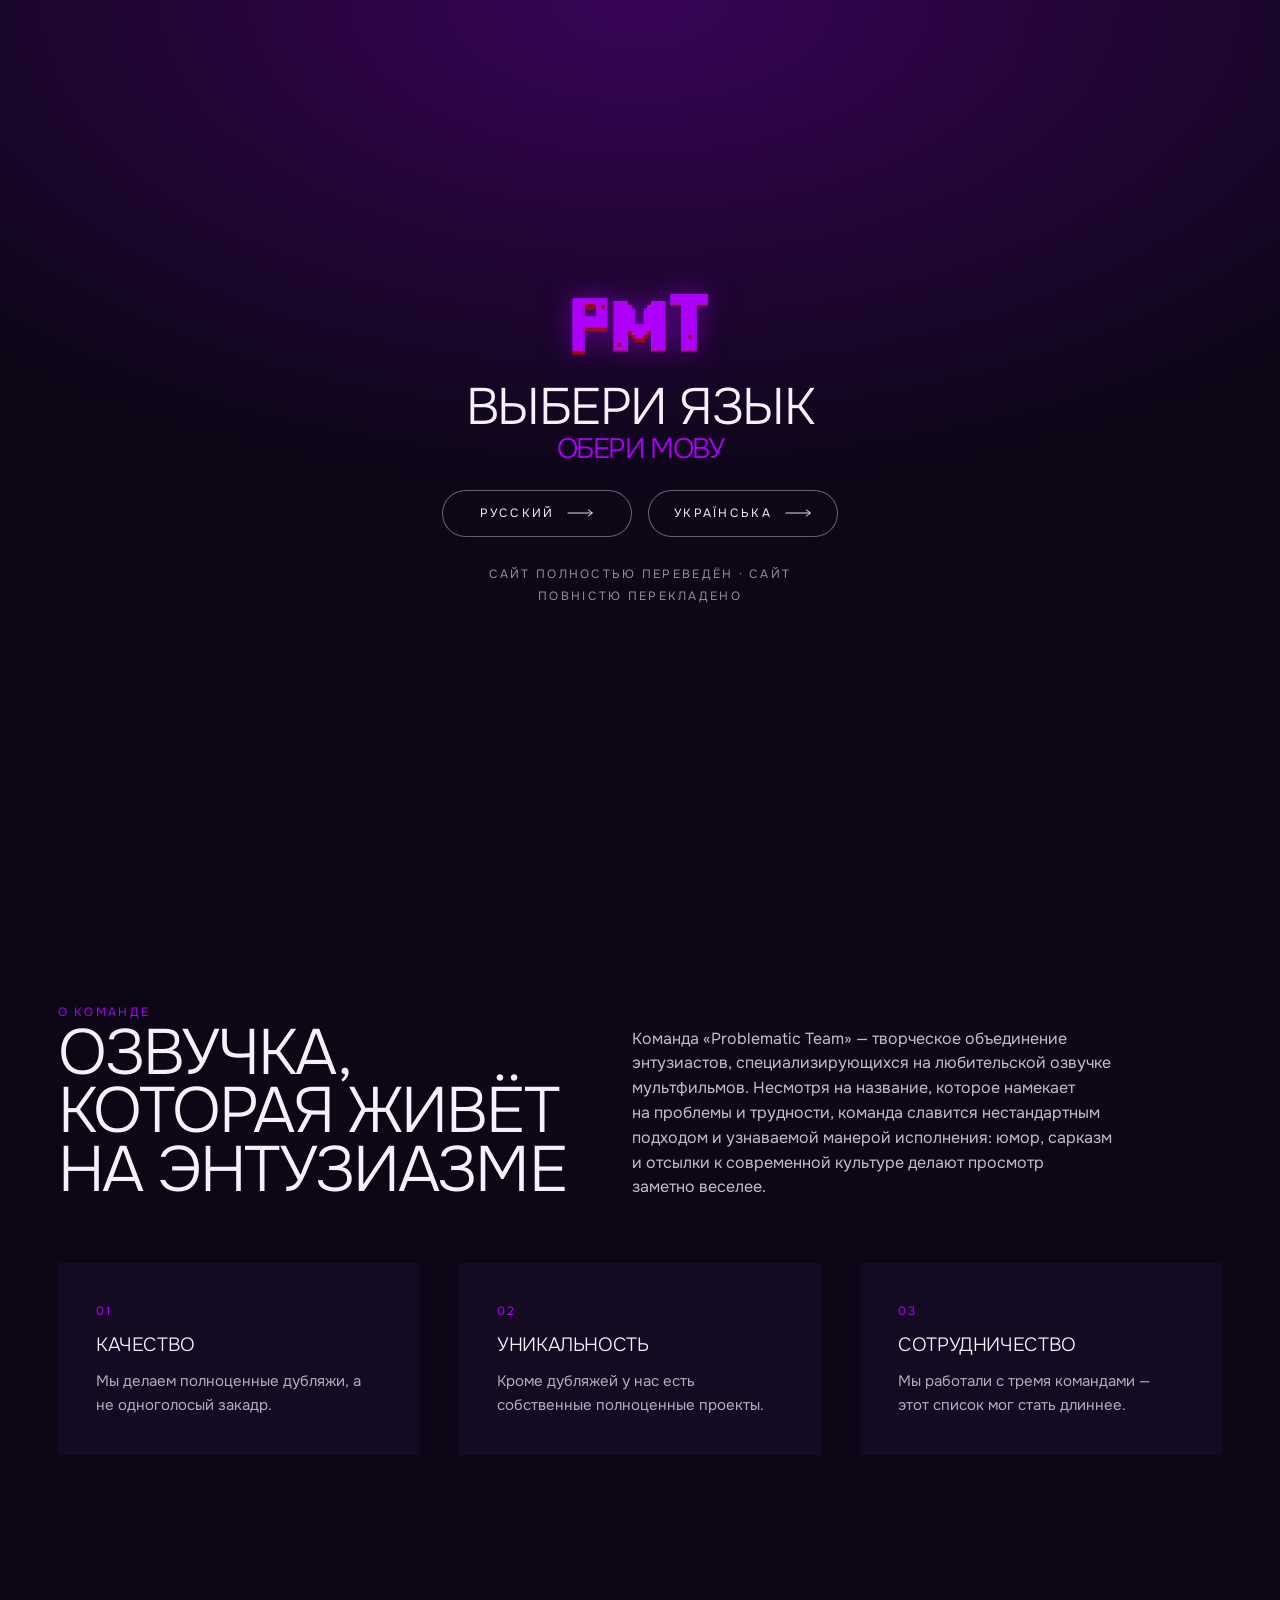
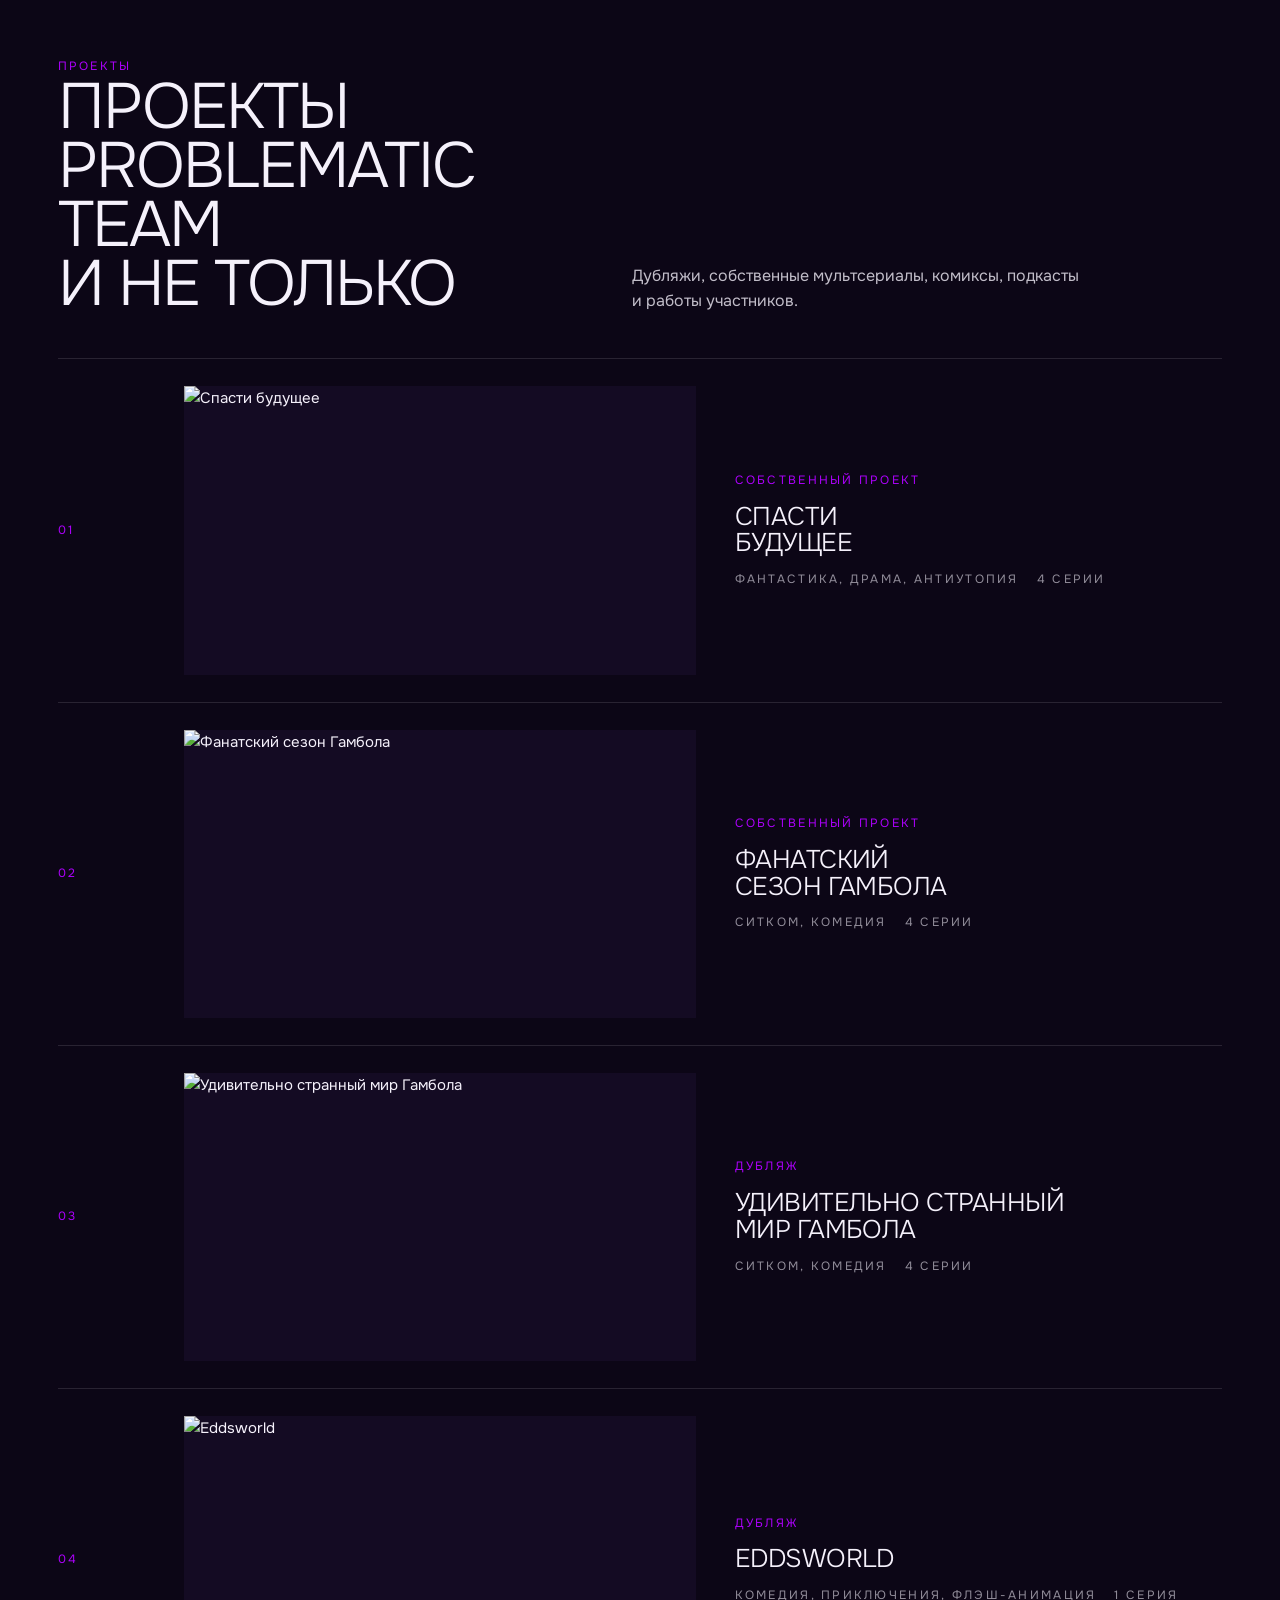
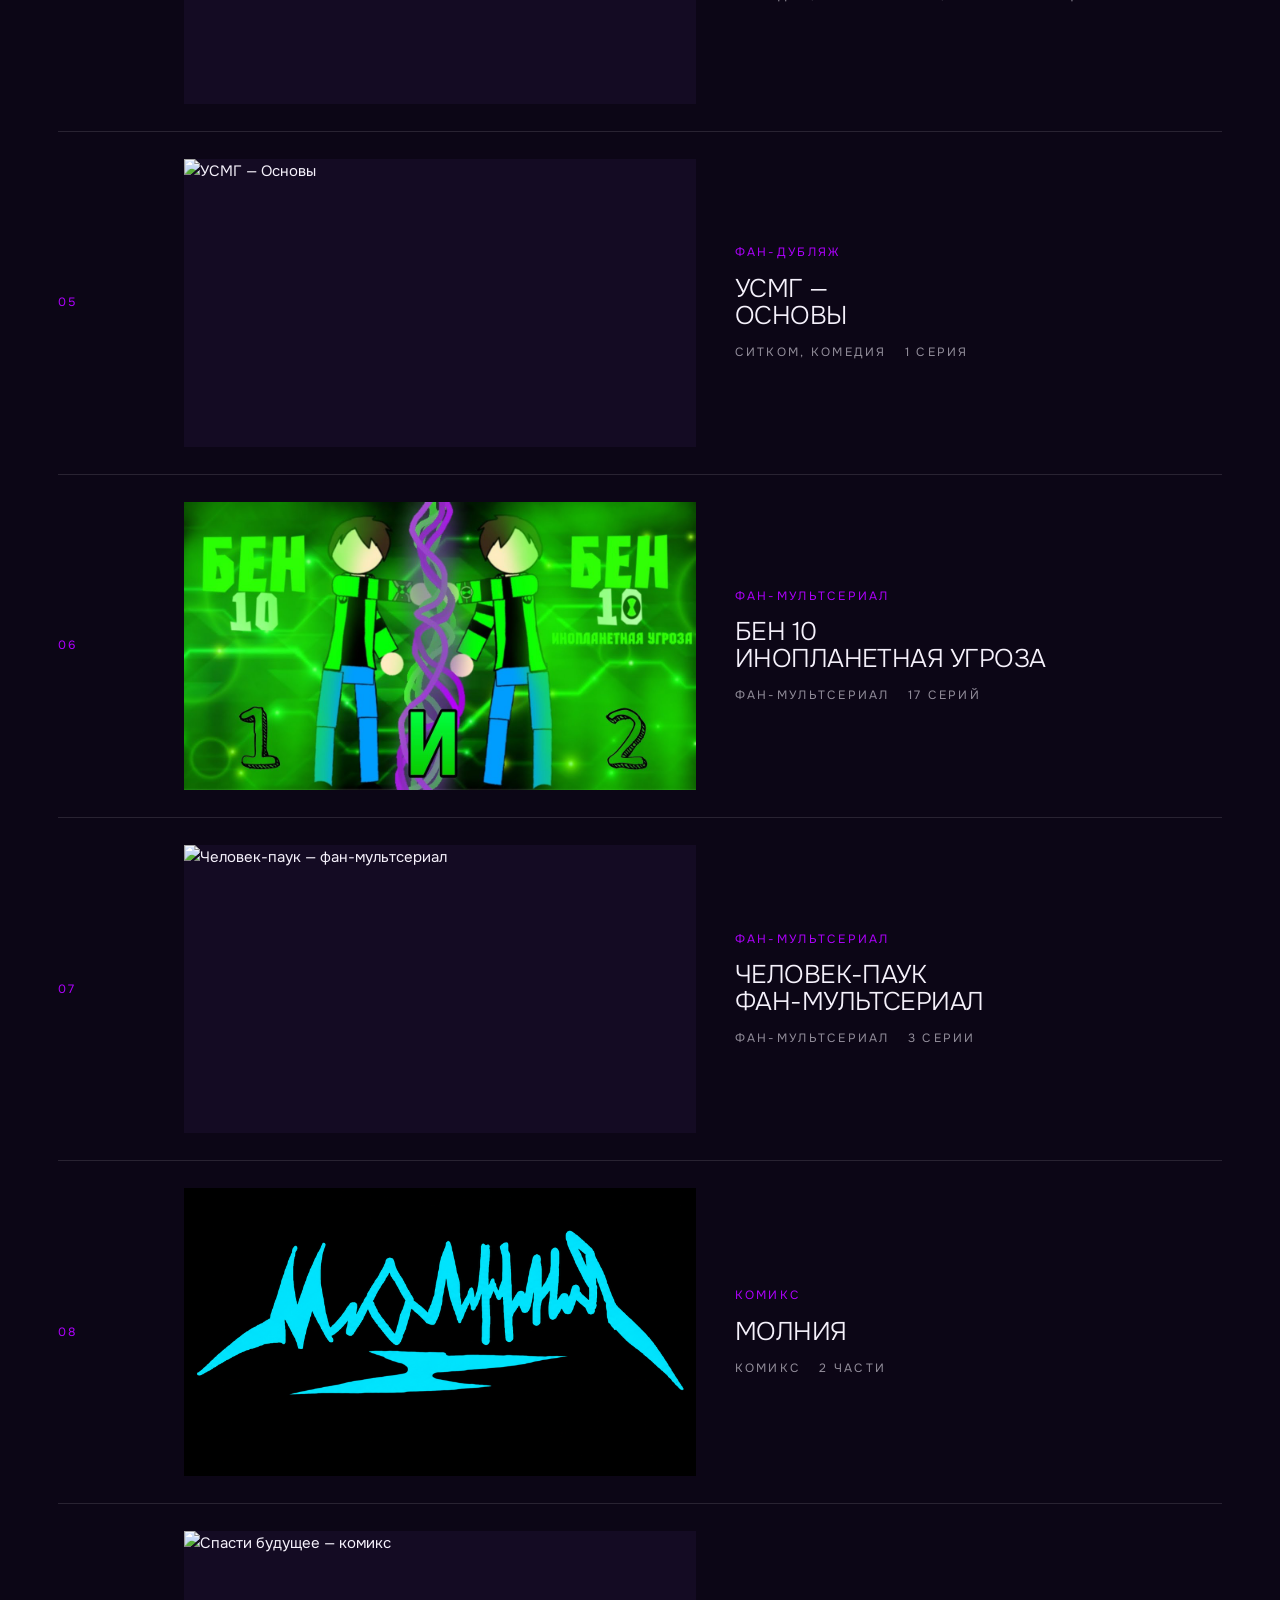
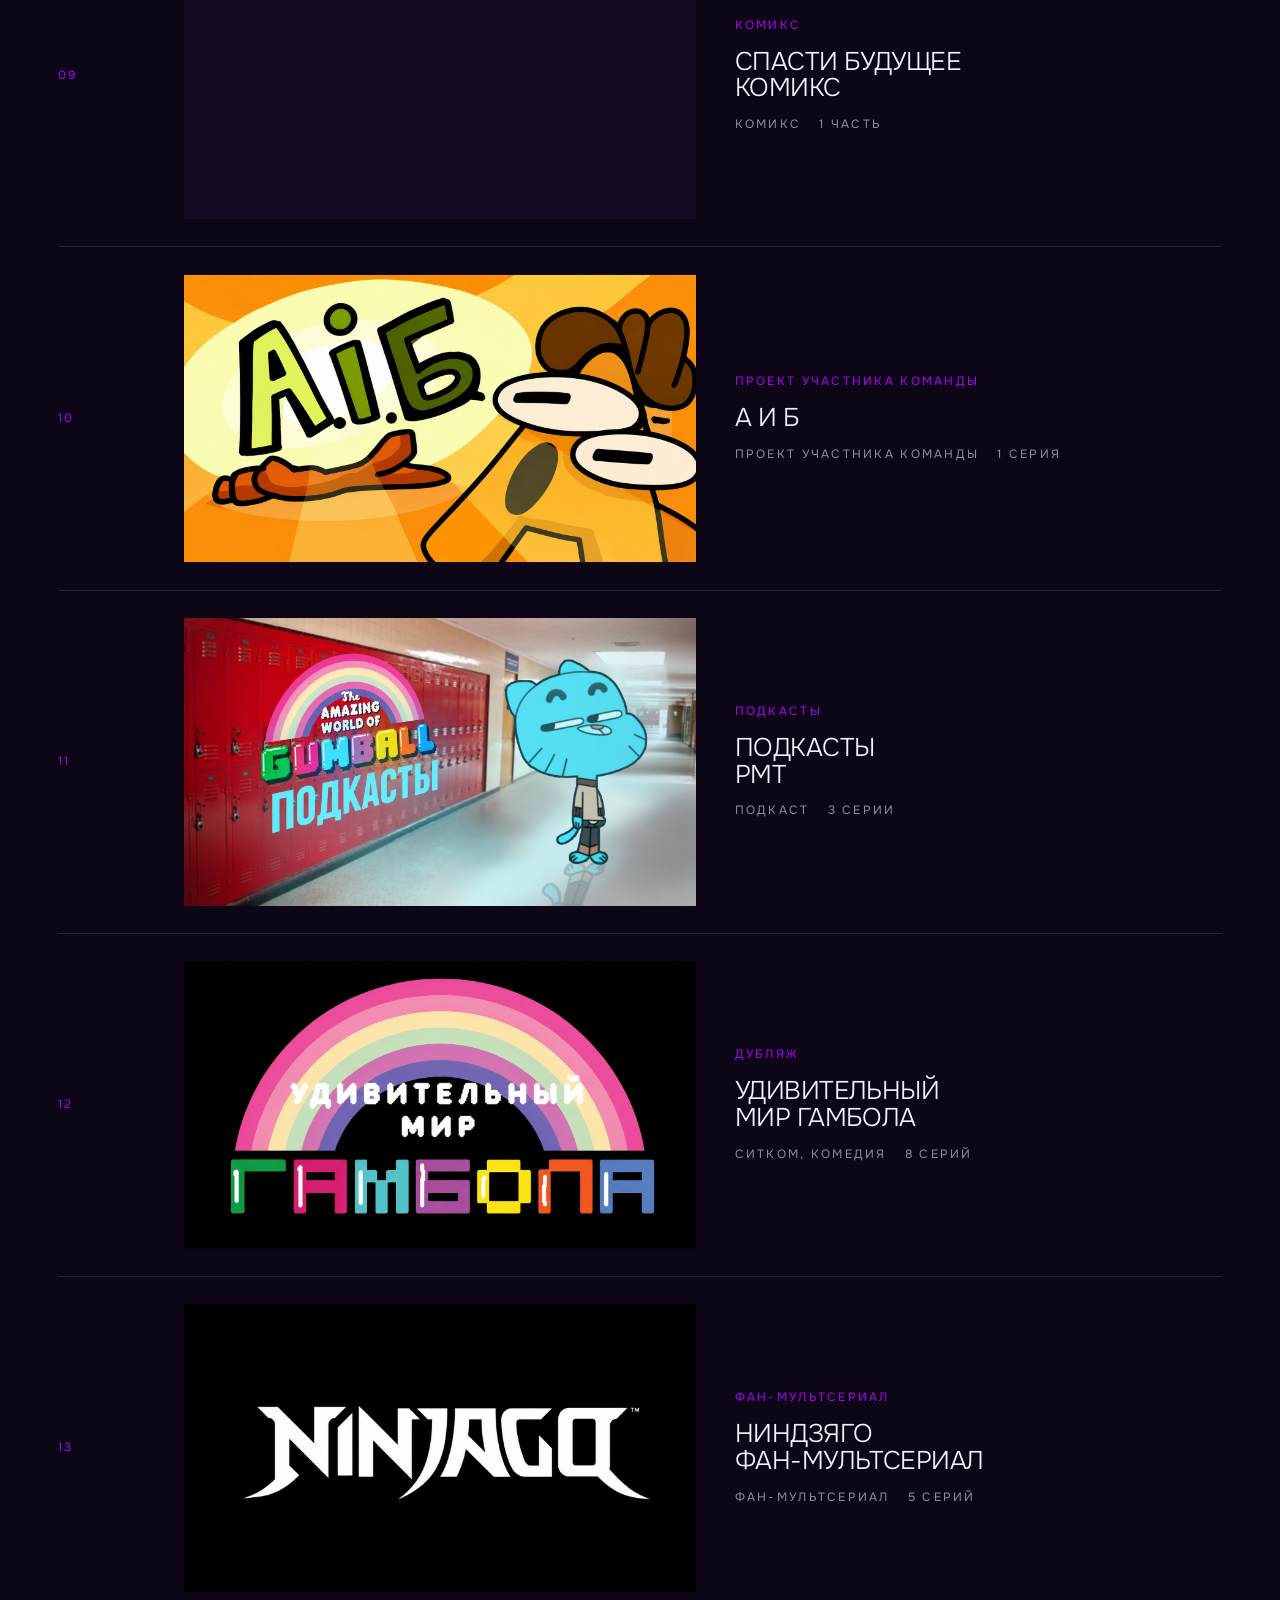
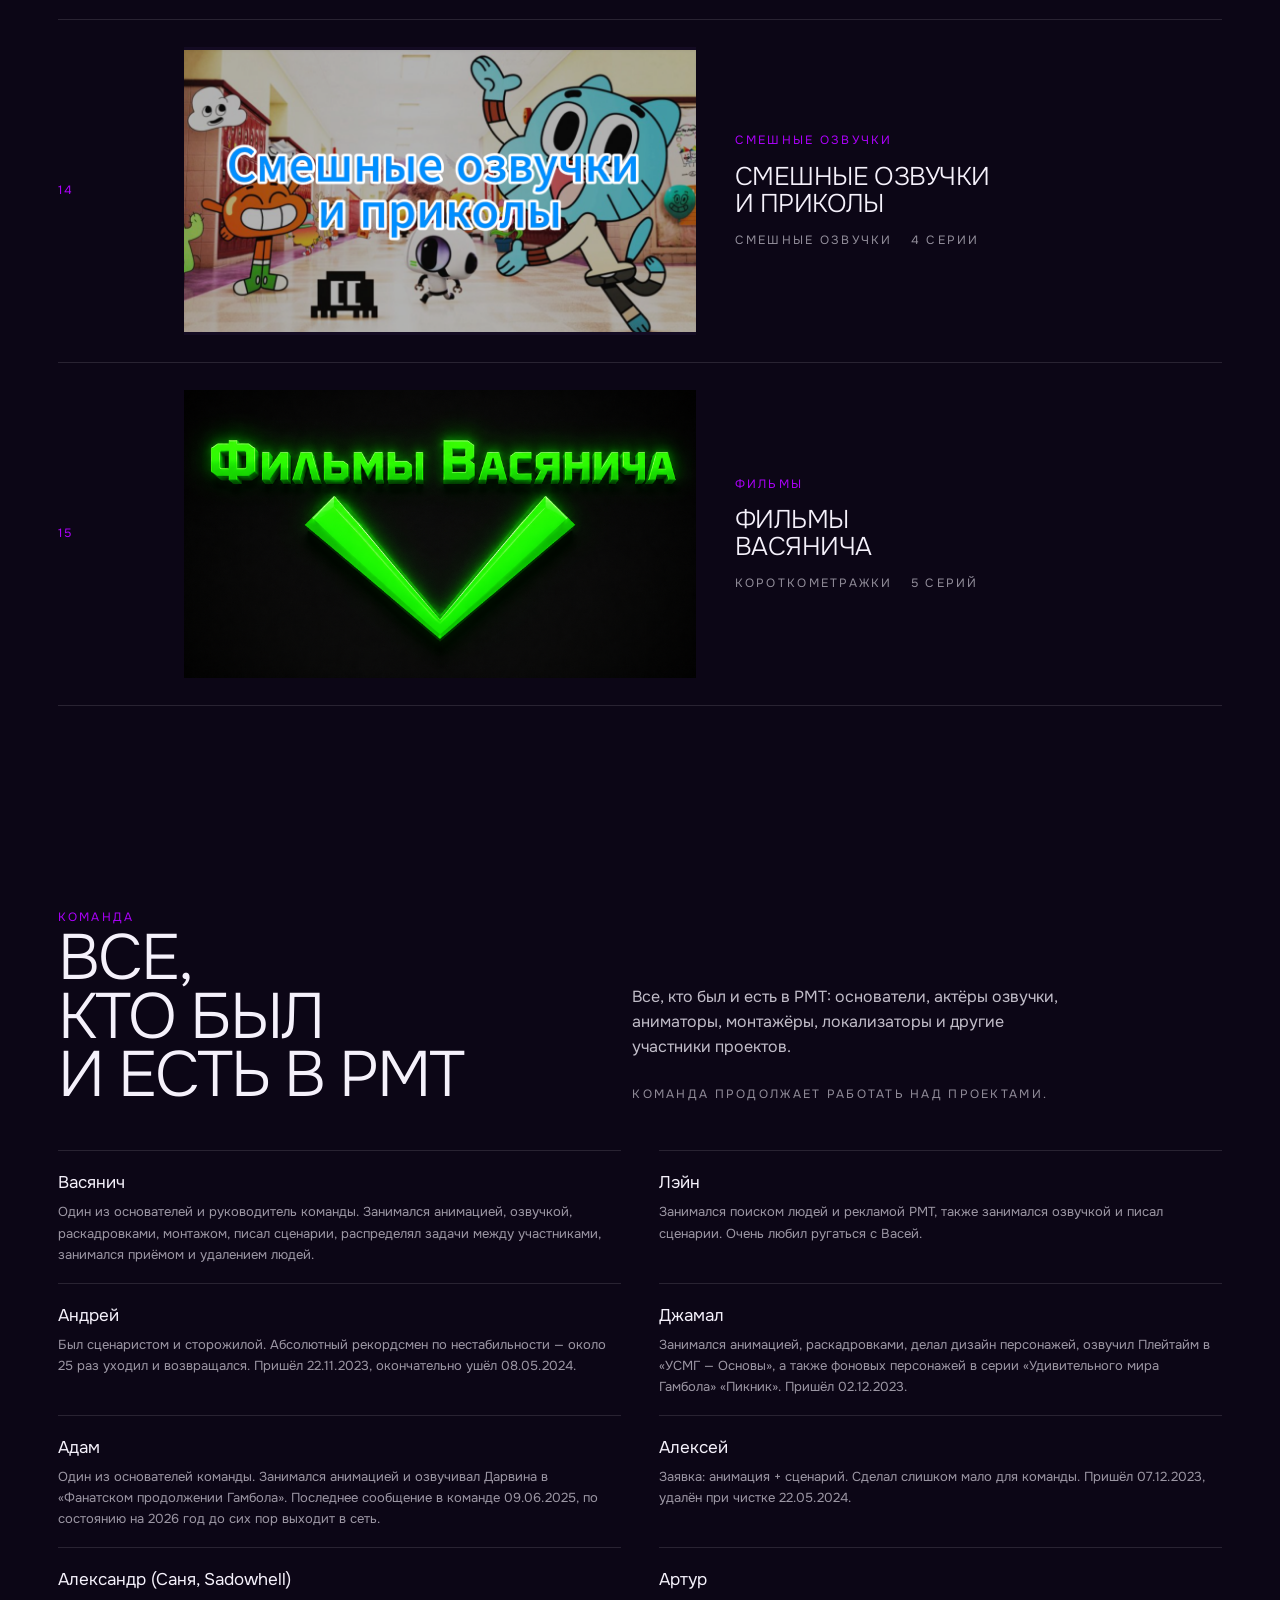
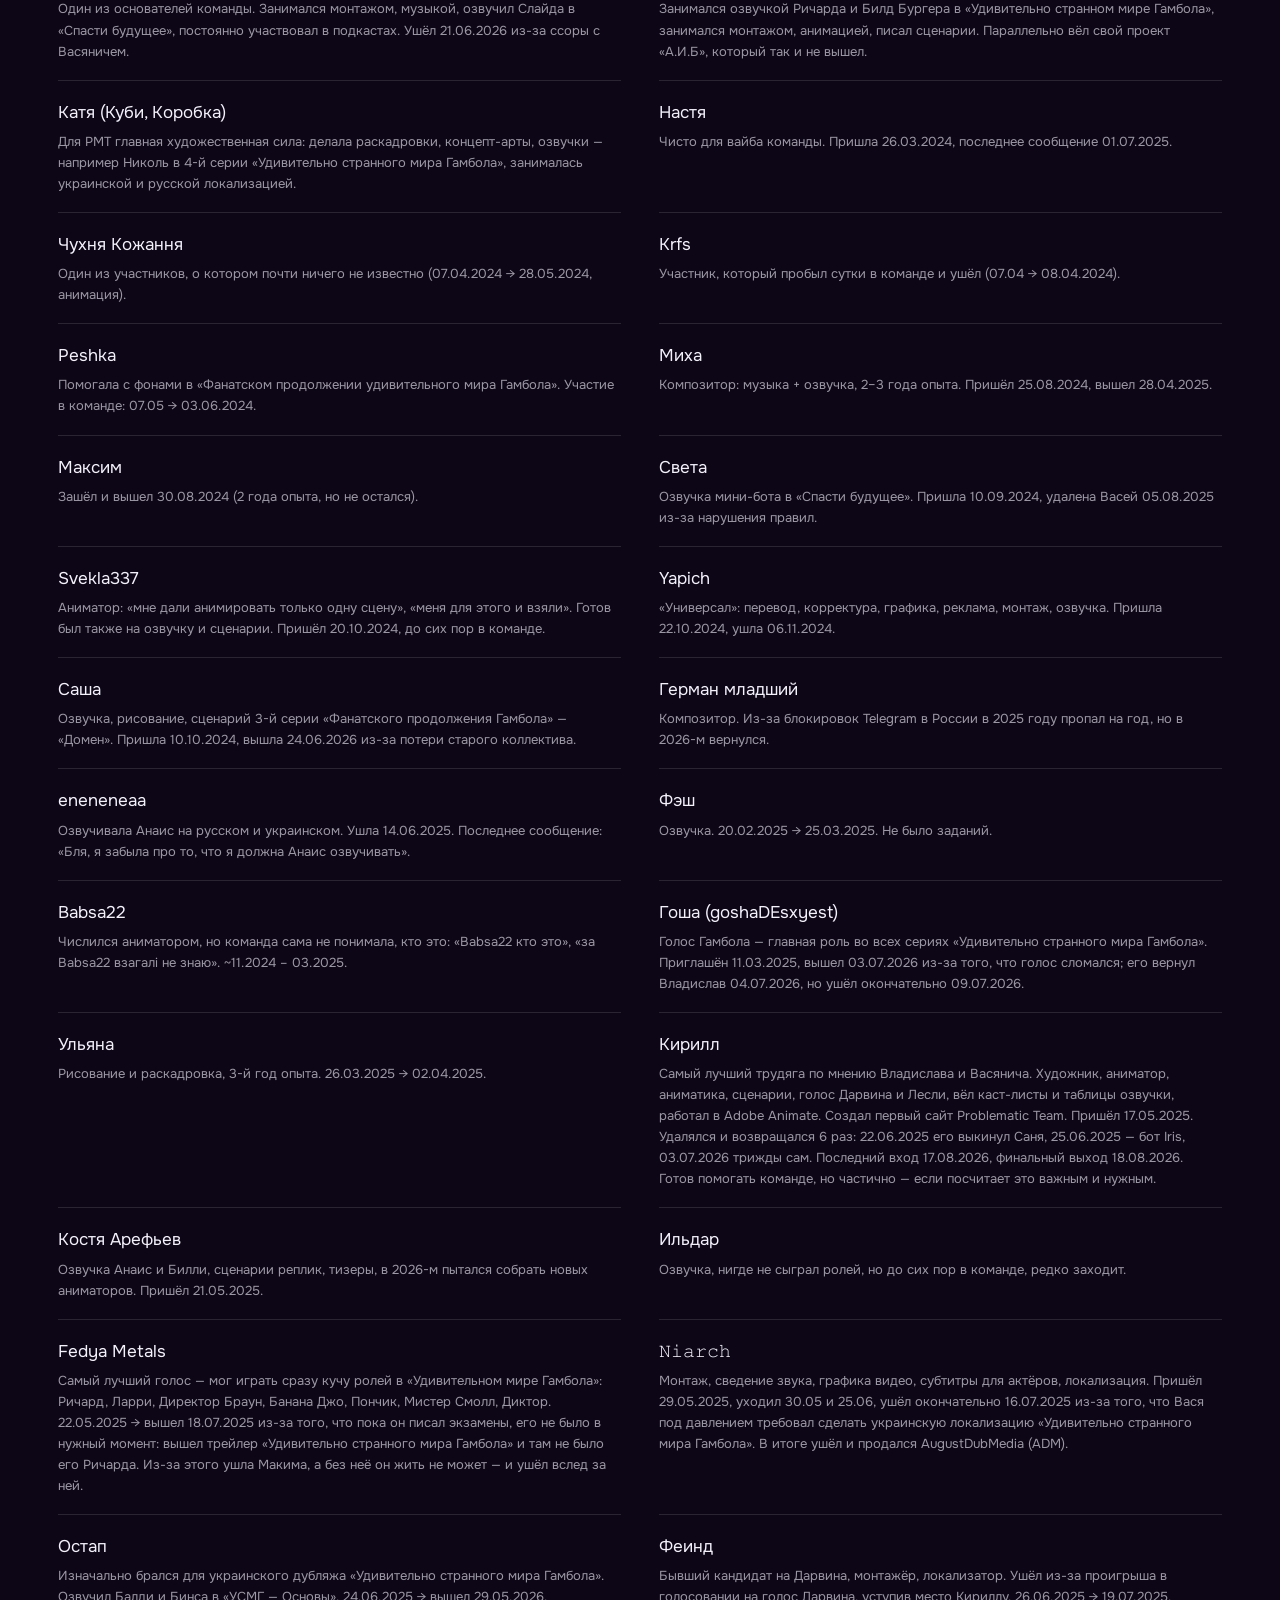
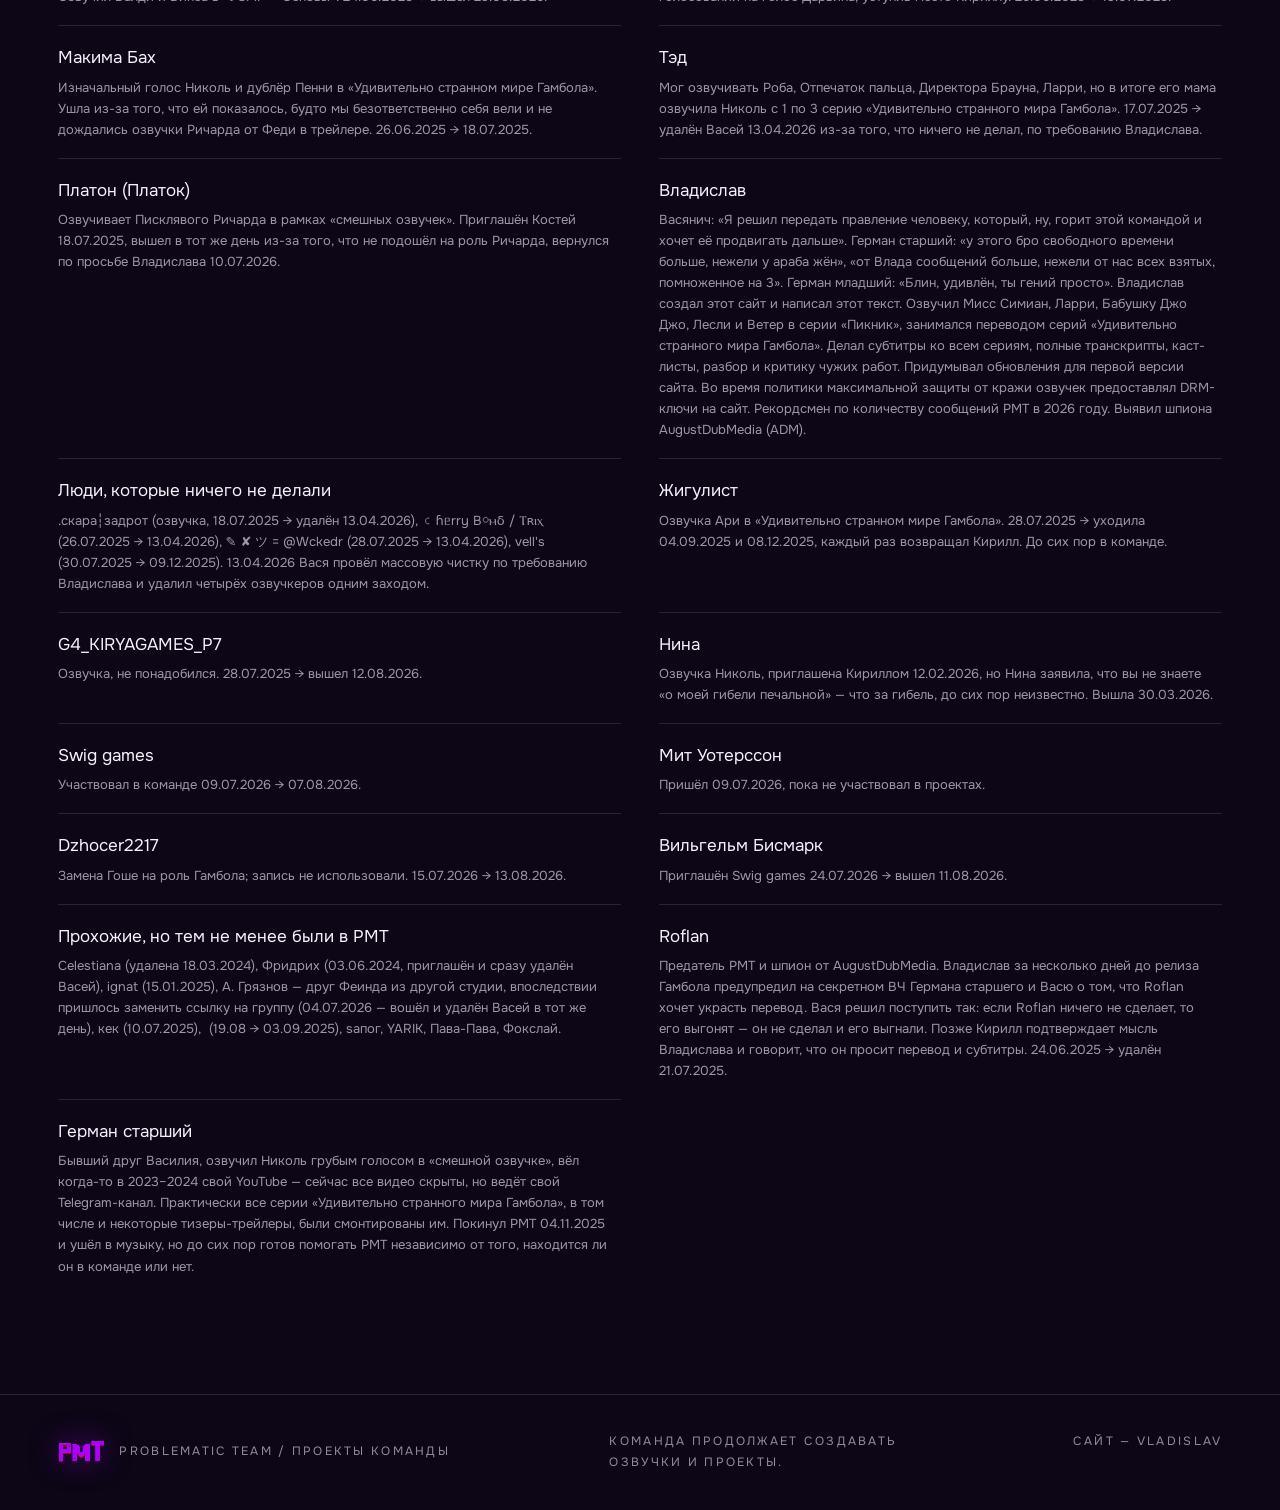
==== commit e1836fe4: "Добавлен проморолик «Мир чудес Бампи»" ====
--- a/index.html
+++ b/index.html
@@ -5,16 +5,16 @@
   <meta name="viewport" content="width=device-width, initial-scale=1">
   <meta name="referrer" content="strict-origin-when-cross-origin">
   <link rel="icon" href="assets/favicon.png" type="image/png">
-  <script>(function(){try{var q=location.search.match(/(?:^|[?&])lang=(ru|ua)(?:&|$)/);var l=q?q[1]:localStorage.getItem('pmt-lang');if(l==='ru'||l==='ua')document.documentElement.className+=' pmt-has-lang';}catch(e){}}());</script>
+  <script>(function(){var l='';try{var q=location.search.match(/(?:^|[?&])lang=(ru|ua)(?:&|$)/);if(q)l=q[1];}catch(e){}if(l!=='ru'&&l!=='ua'){try{l=window.localStorage.getItem('pmt-lang')||'';}catch(e){}}if(l!=='ru'&&l!=='ua'){try{var c=document.cookie.match(/(?:^|;\s*)pmt-lang=(ru|ua)(?:;|$)/);if(c)l=c[1];}catch(e){}}if(l==='ru'||l==='ua')document.documentElement.className+=' pmt-has-lang';}());</script>
   <link rel="preconnect" href="https://fonts.googleapis.com">
   <link rel="preconnect" href="https://fonts.gstatic.com" crossorigin>
-  <link rel="preload" as="script" href="data.js?v=20260929-final2">
-  <link rel="preload" as="script" href="site-config.js?v=20260929-final2">
-  <link rel="preload" as="script" href="visitor.js?v=20260929-final2">
-  <link rel="preload" as="script" href="script.js?v=20260929-final2">
-  <script src="compat.js?v=20260929-final2"></script>
-  <link rel="stylesheet" href="styles.css?v=20260929-final2">
-  <link rel="stylesheet" href="legacy.css?v=20260929-final2">
+  <link rel="preload" as="script" href="data.js?v=20261002-bampi1">
+  <link rel="preload" as="script" href="site-config.js?v=20260930-langfix1">
+  <link rel="preload" as="script" href="visitor.js?v=20260930-langfix1">
+  <link rel="preload" as="script" href="script.js?v=20260930-langfix1">
+  <script src="compat.js?v=20260930-langfix1"></script>
+  <link rel="stylesheet" href="styles.css?v=20260930-langfix1">
+  <link rel="stylesheet" href="legacy.css?v=20260930-langfix1">
   <title>Problematic Team / проекты</title>
   <meta name="description" content="Problematic Team: любительские дубляжи, собственные мультсериалы и серии в плеере.">
 </head>
@@ -92,6 +92,6 @@
   </main>
 
   <footer class="foot wrap" data-foot></footer>
-  <script src="loader.js?v=20260929-final2"></script>
+  <script src="loader.js?v=20261002-bampi1"></script>
 </body>
 </html>
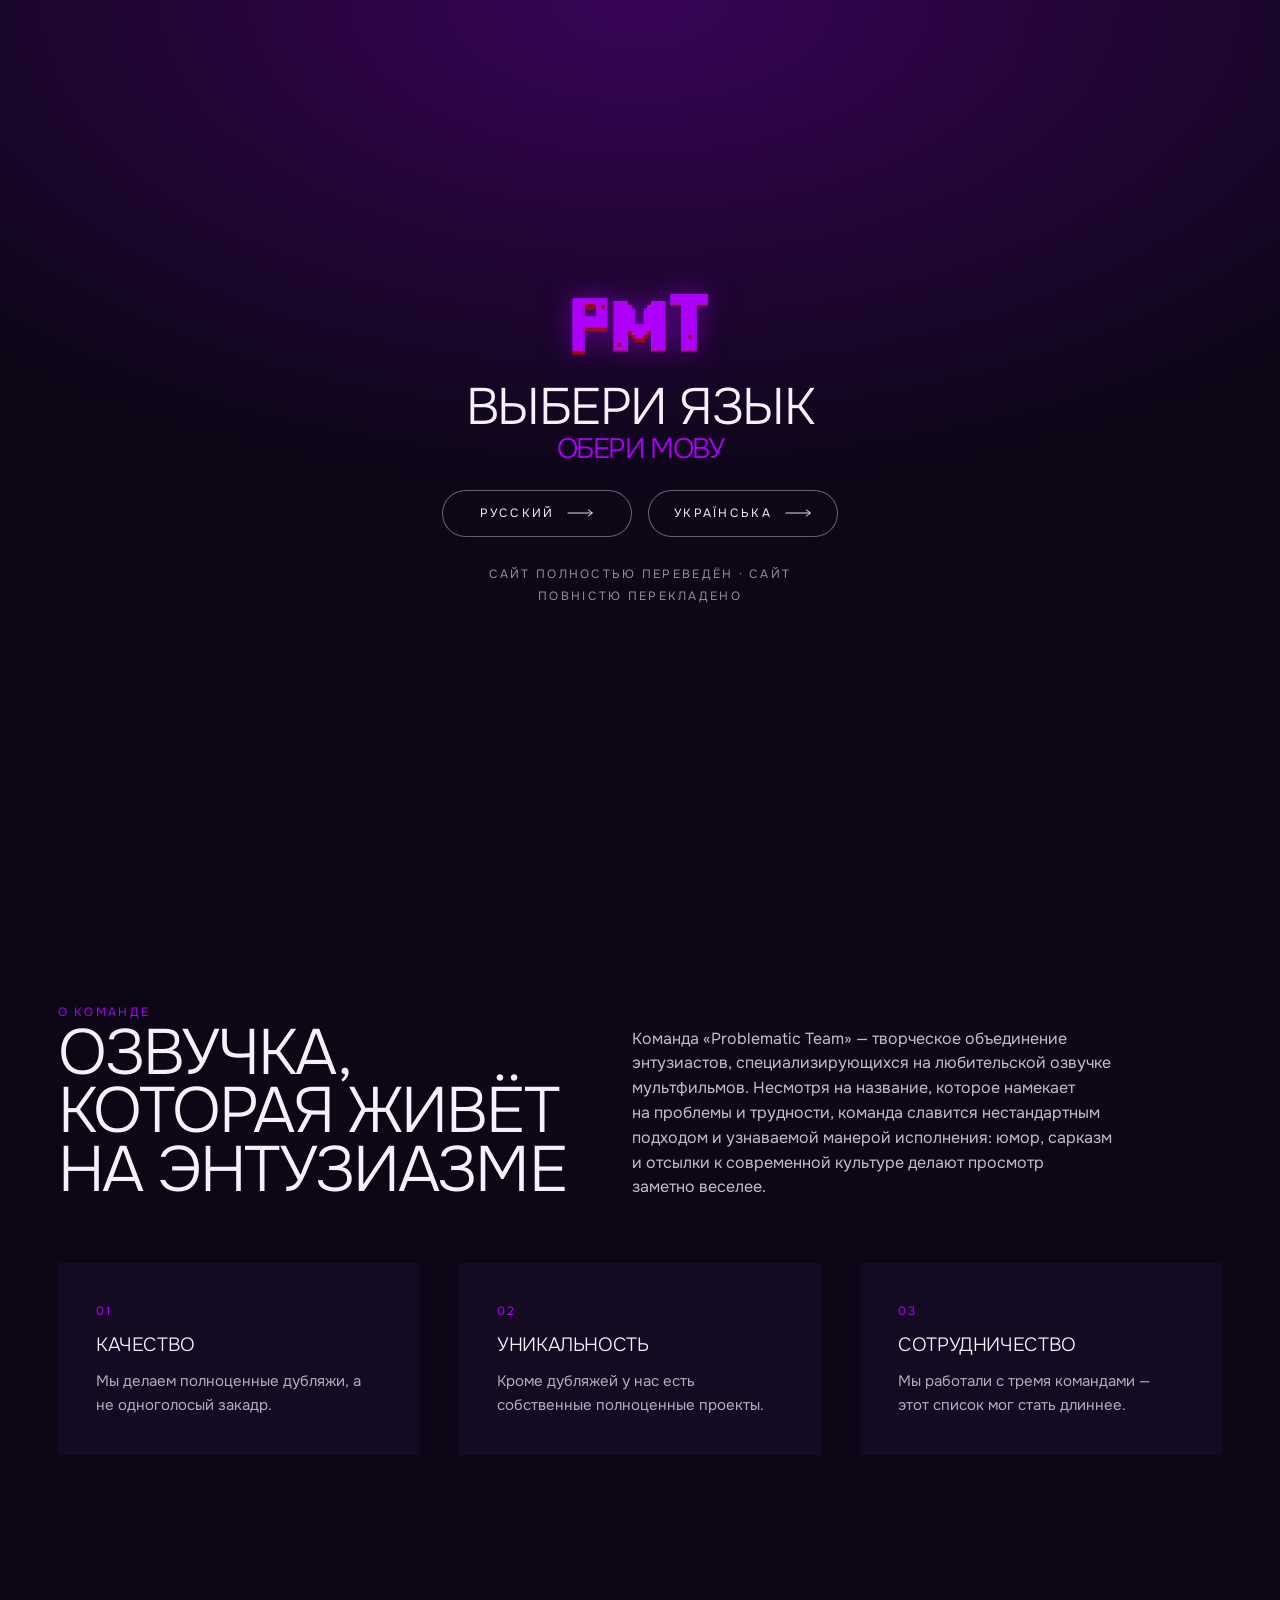
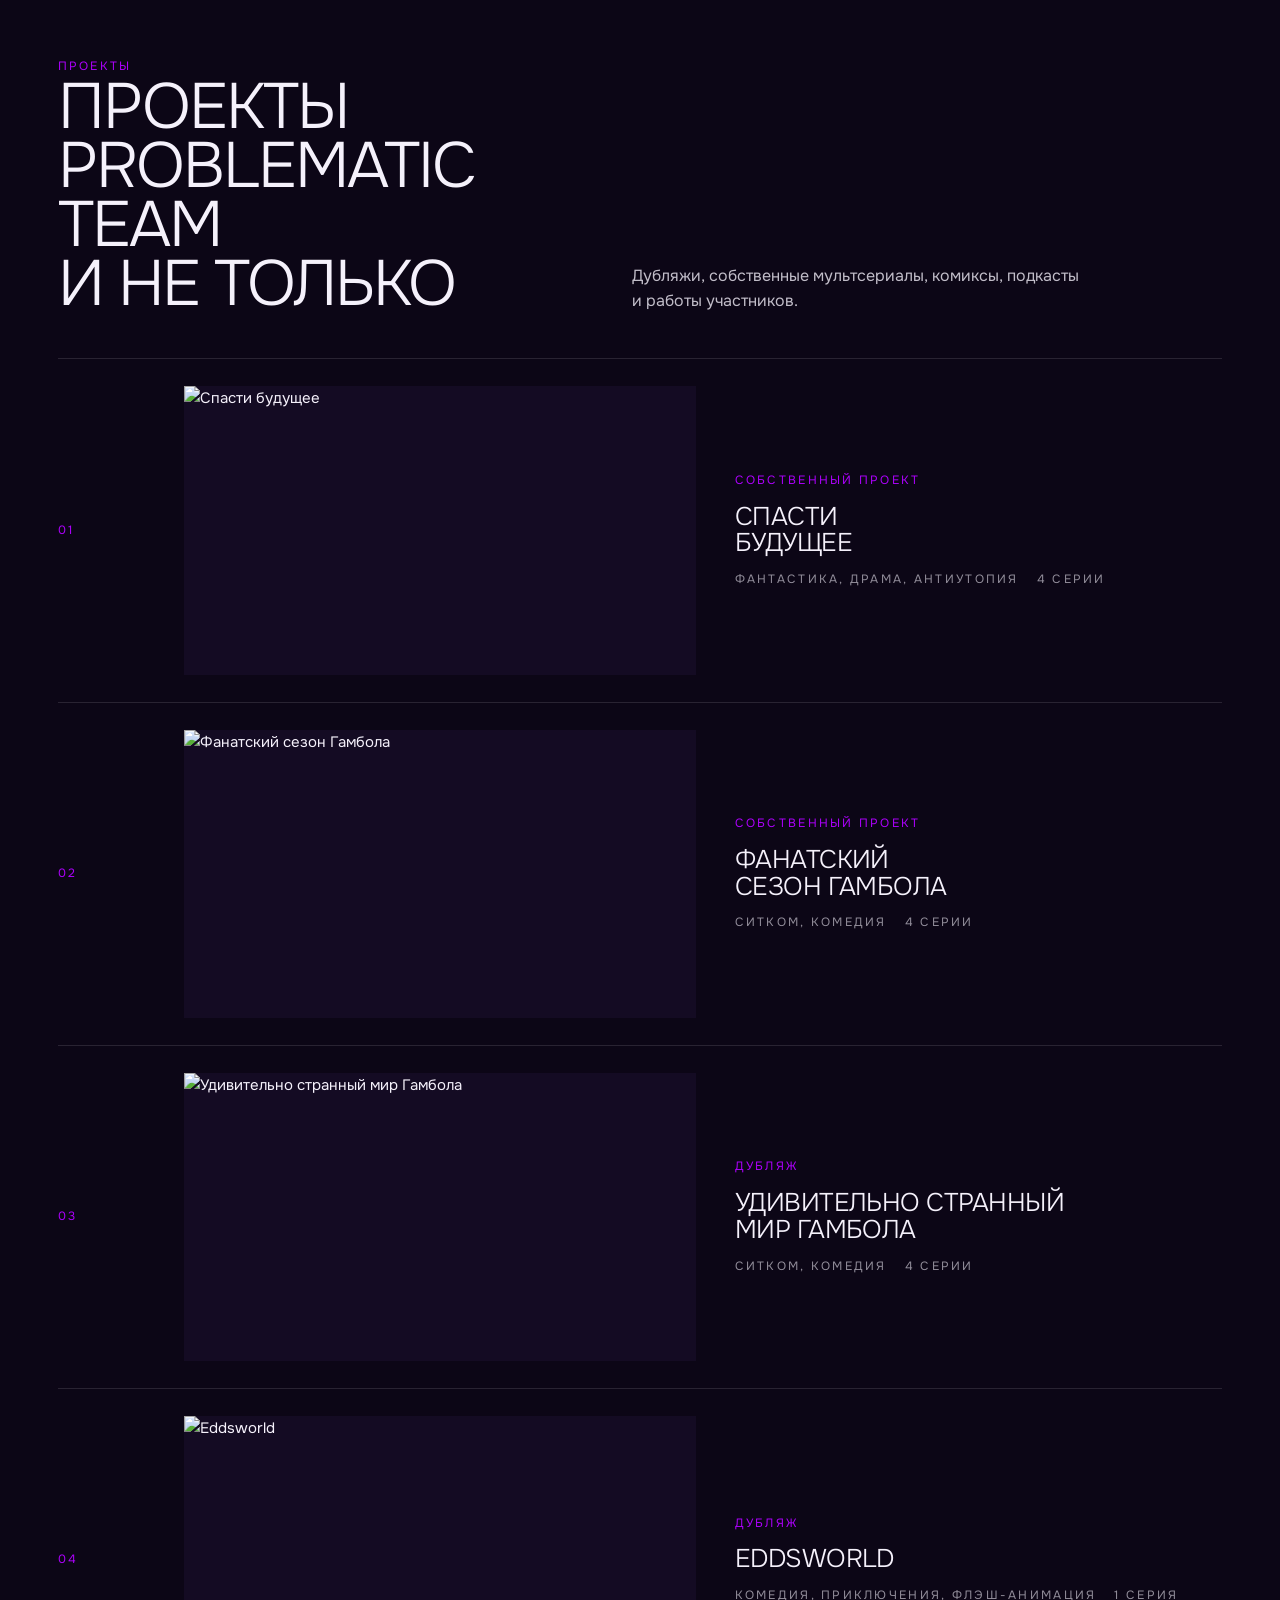
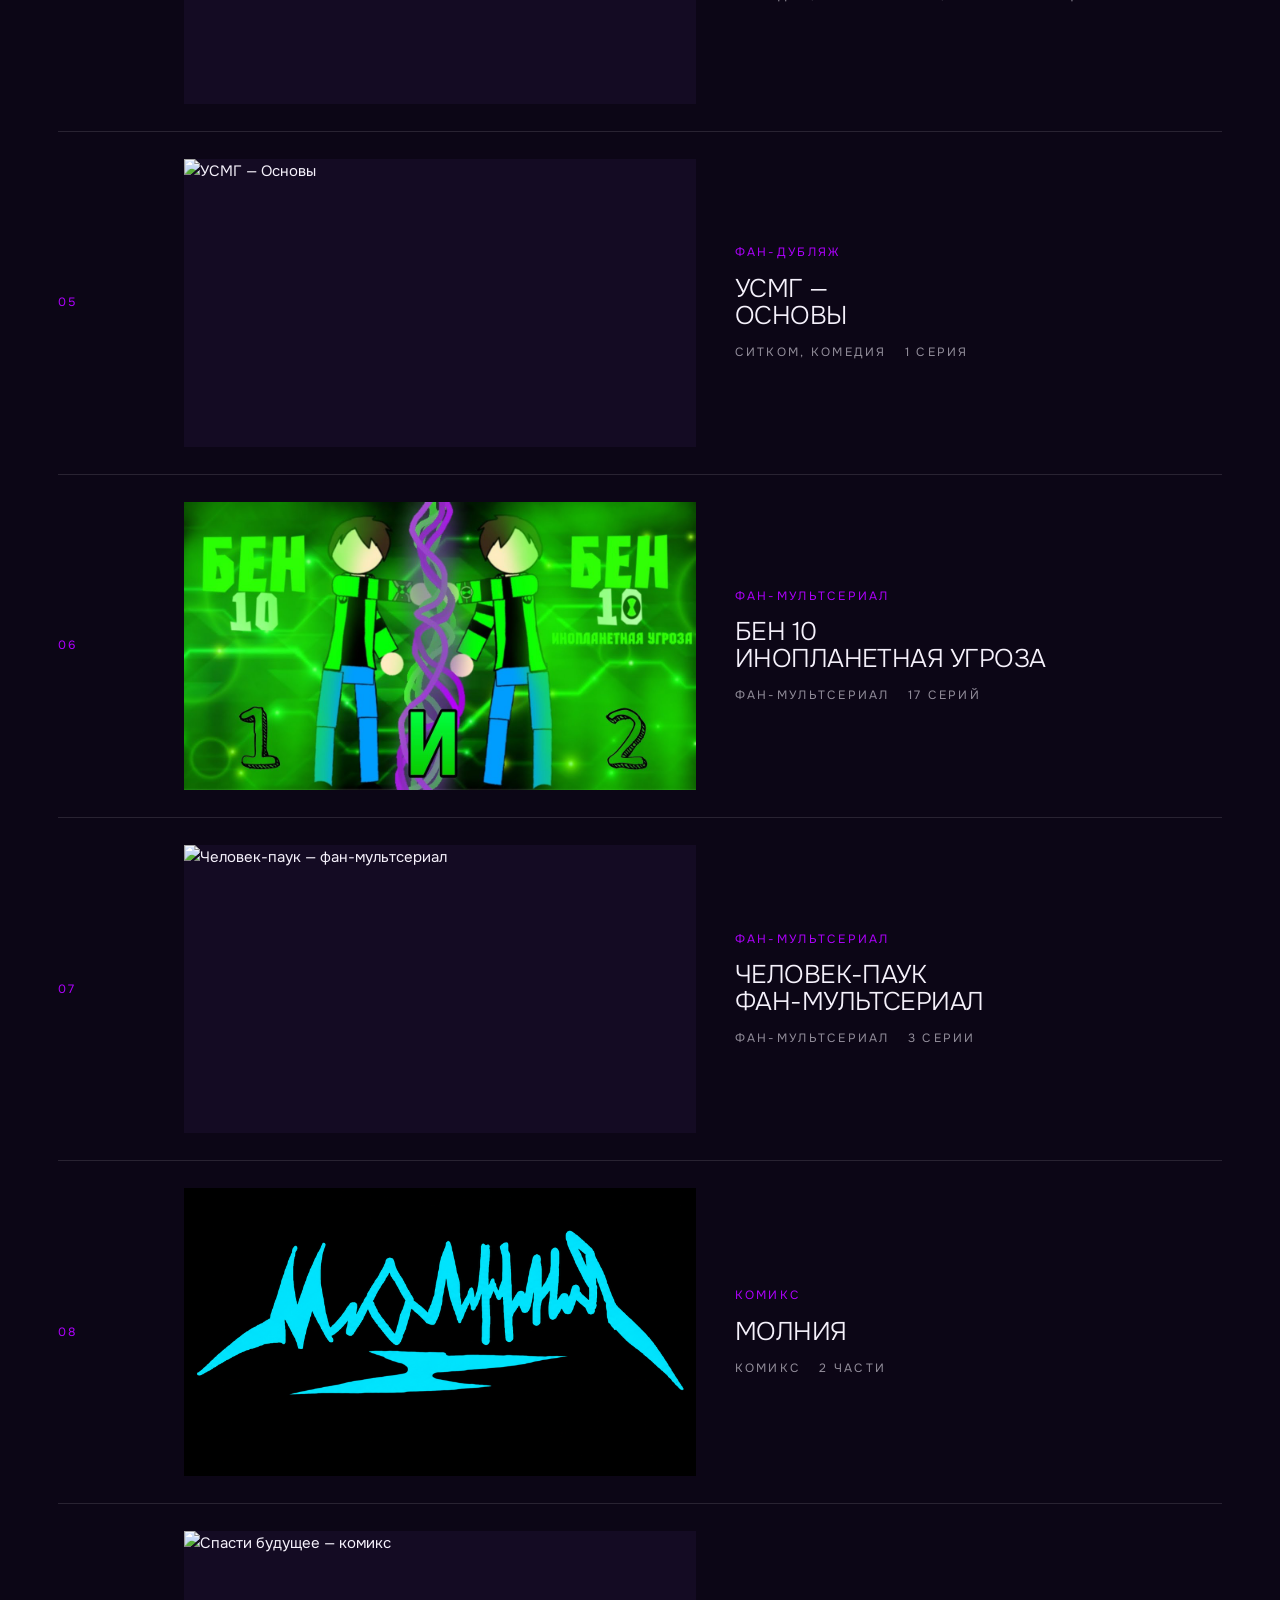
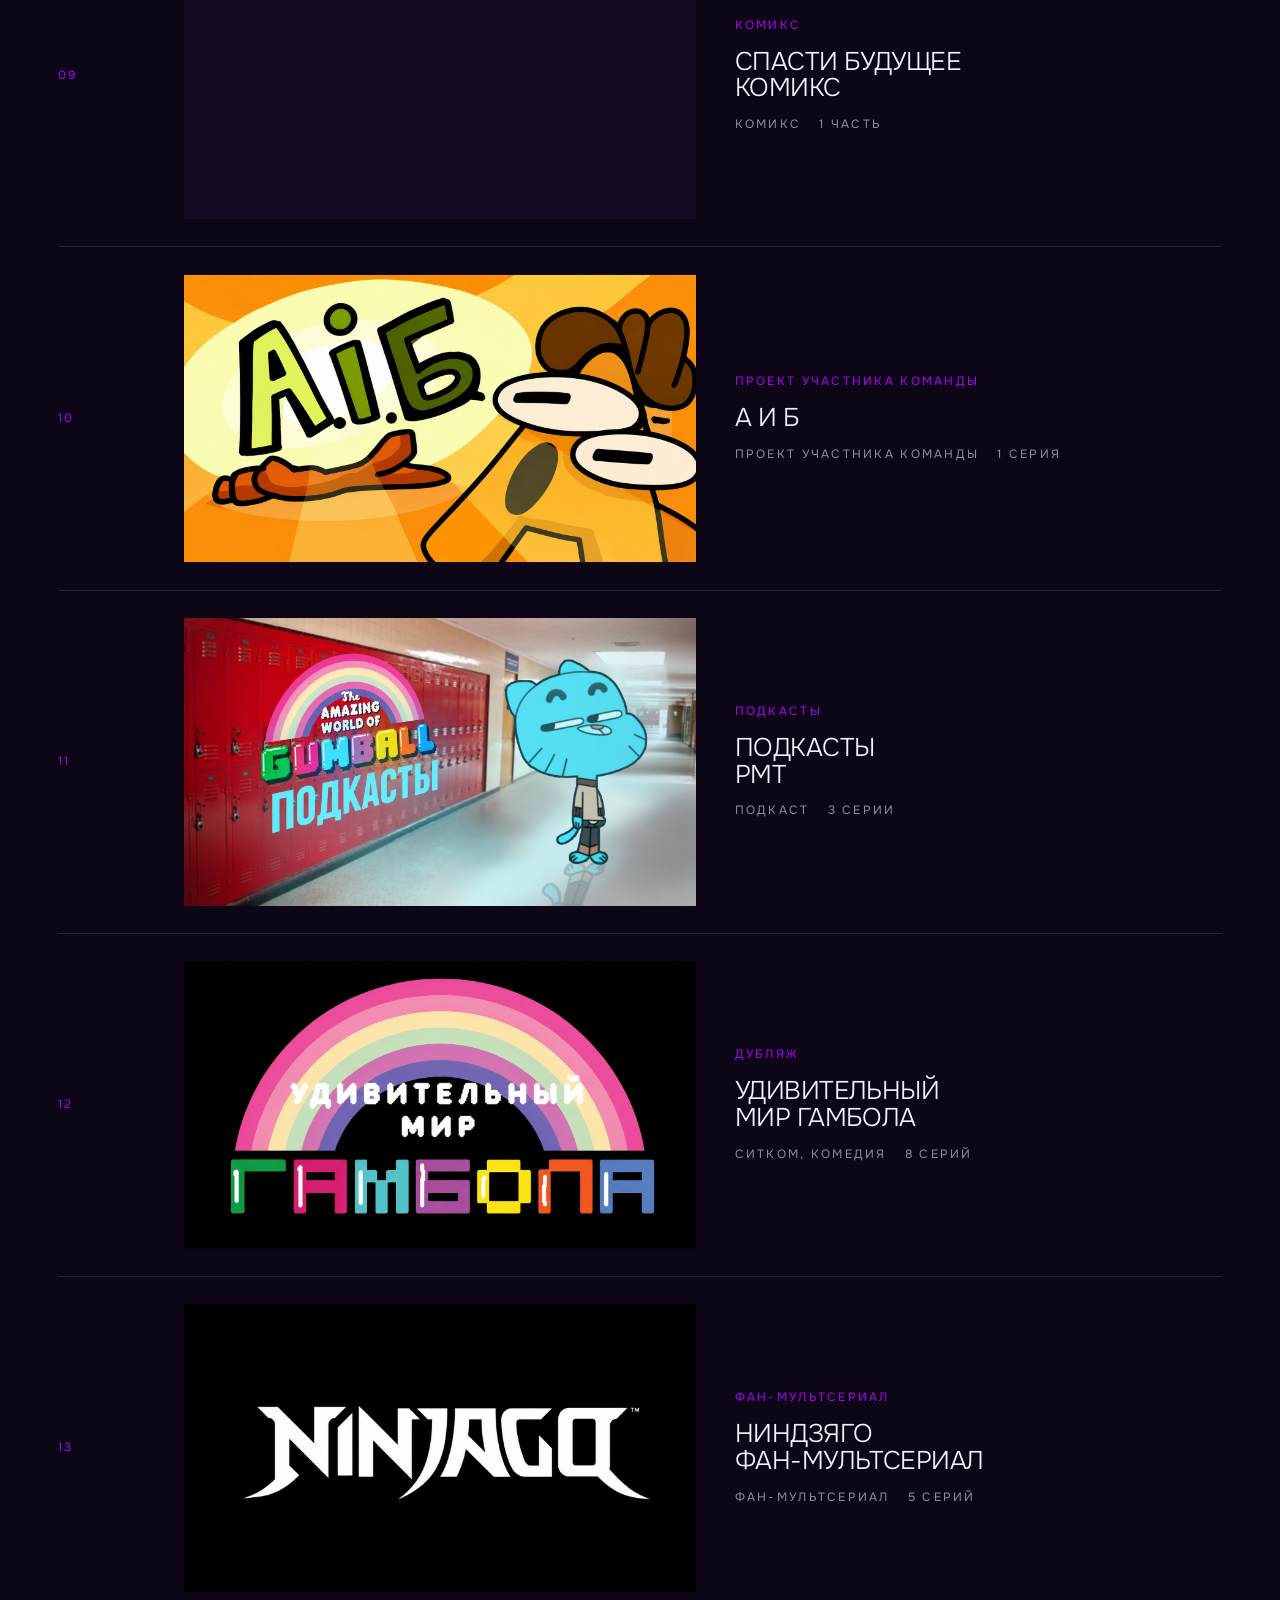
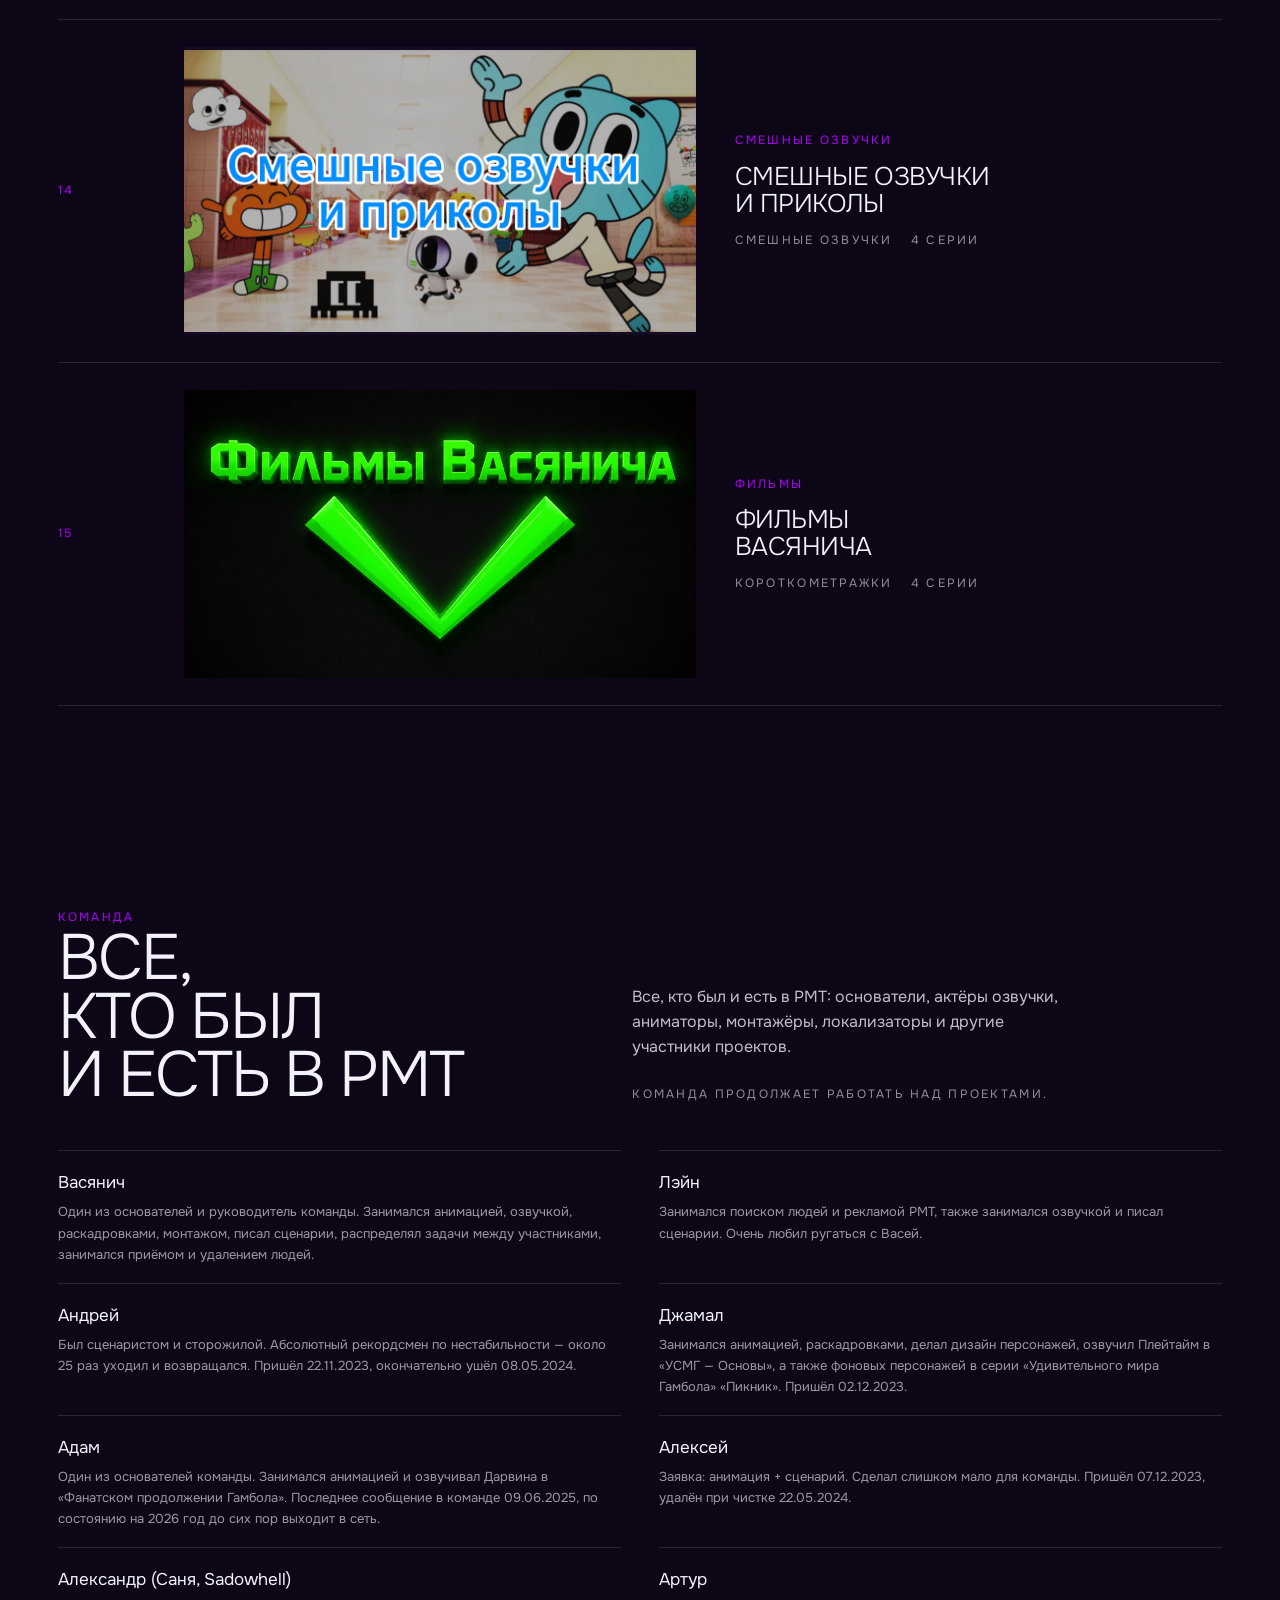
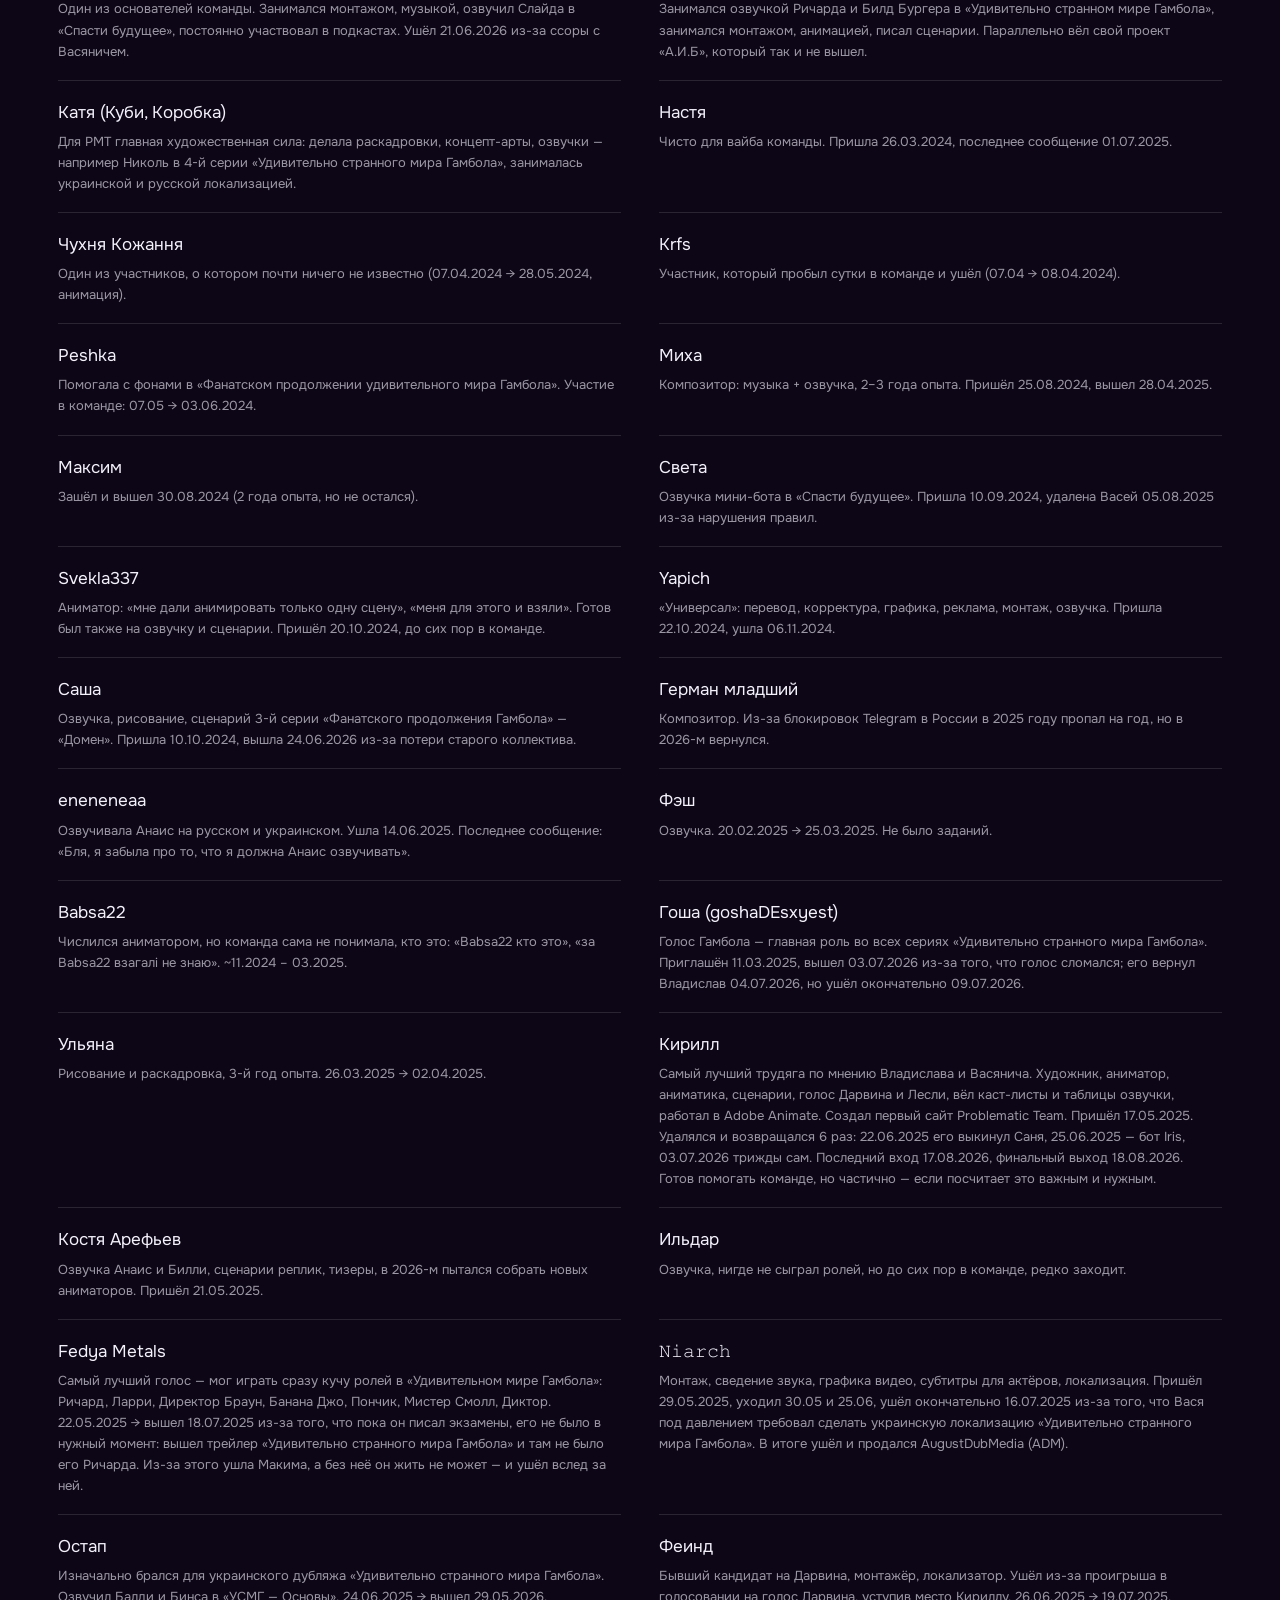
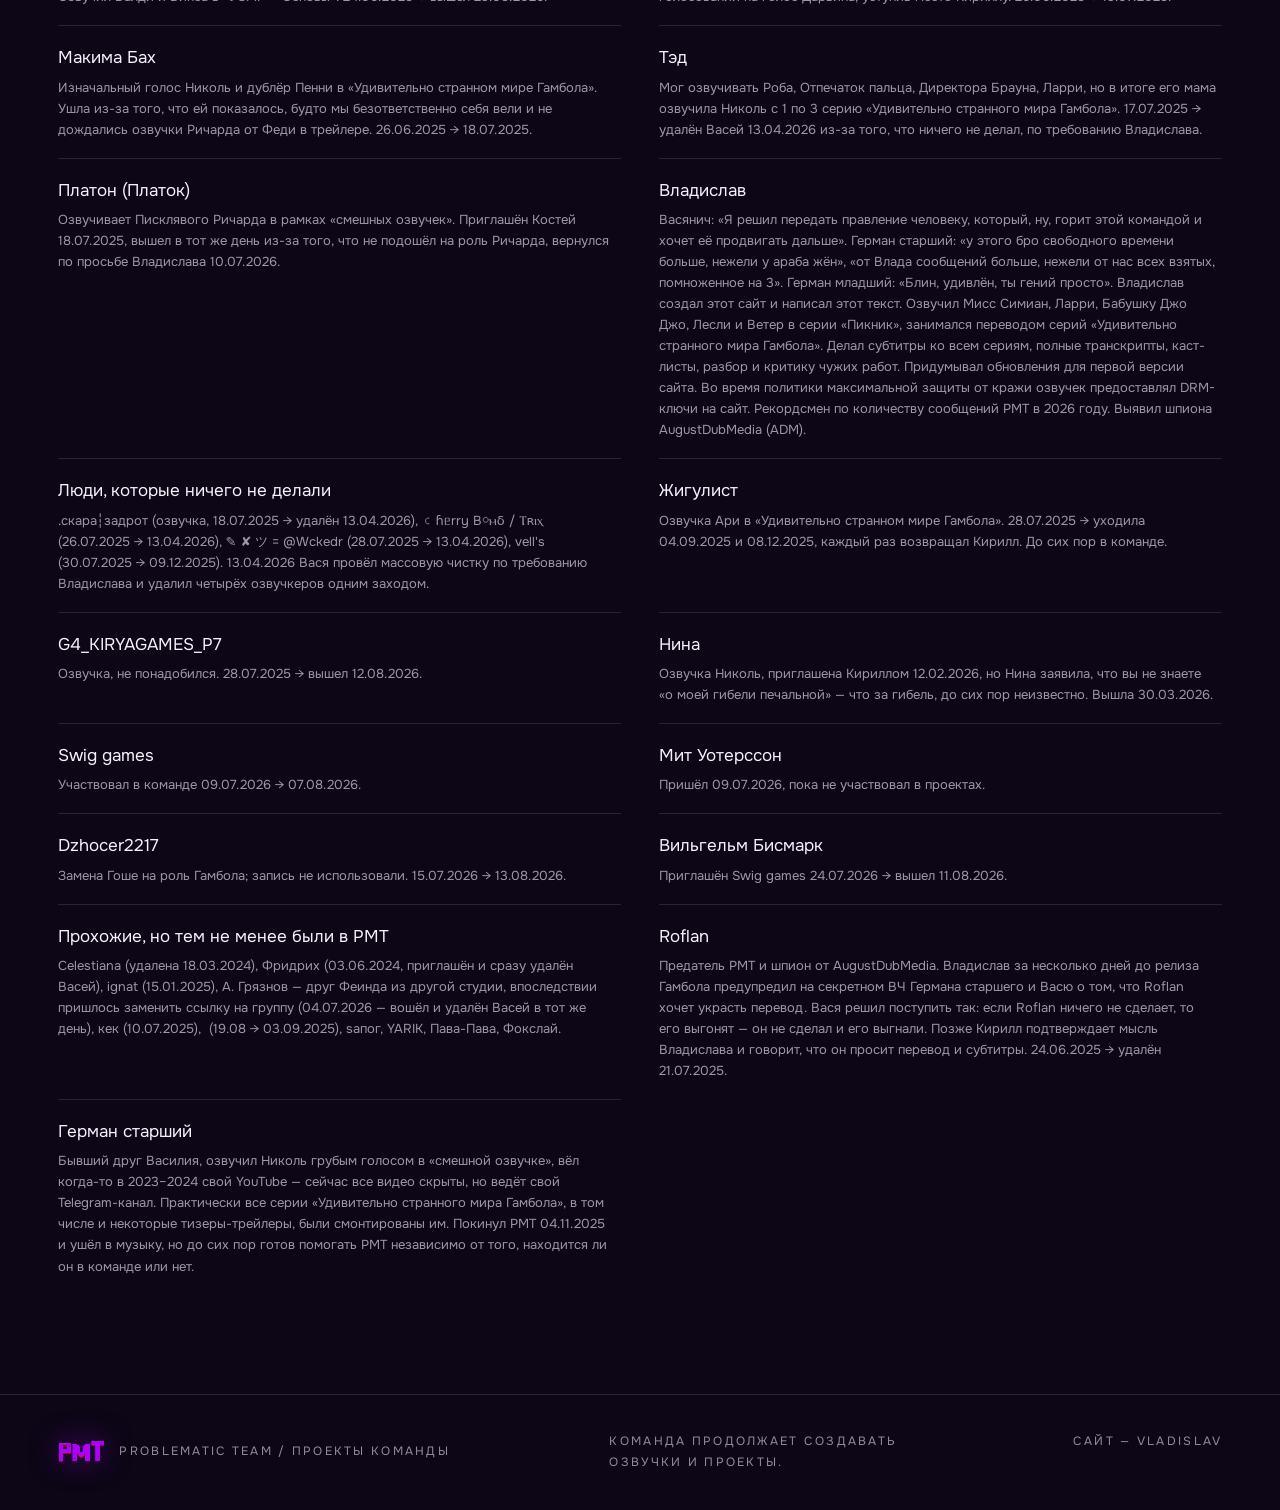
==== commit 94d04840: "Добавить рекламу Бампи отдельно от серий" ====
--- a/index.html
+++ b/index.html
@@ -8,10 +8,10 @@
   <script>(function(){var l='';try{var q=location.search.match(/(?:^|[?&])lang=(ru|ua)(?:&|$)/);if(q)l=q[1];}catch(e){}if(l!=='ru'&&l!=='ua'){try{l=window.localStorage.getItem('pmt-lang')||'';}catch(e){}}if(l!=='ru'&&l!=='ua'){try{var c=document.cookie.match(/(?:^|;\s*)pmt-lang=(ru|ua)(?:;|$)/);if(c)l=c[1];}catch(e){}}if(l==='ru'||l==='ua')document.documentElement.className+=' pmt-has-lang';}());</script>
   <link rel="preconnect" href="https://fonts.googleapis.com">
   <link rel="preconnect" href="https://fonts.gstatic.com" crossorigin>
-  <link rel="preload" as="script" href="data.js?v=20261002-bampi1">
+  <link rel="preload" as="script" href="data.js?v=20261002-bampi3">
   <link rel="preload" as="script" href="site-config.js?v=20260930-langfix1">
   <link rel="preload" as="script" href="visitor.js?v=20260930-langfix1">
-  <link rel="preload" as="script" href="script.js?v=20260930-langfix1">
+  <link rel="preload" as="script" href="script.js?v=20261002-bampi3">
   <script src="compat.js?v=20260930-langfix1"></script>
   <link rel="stylesheet" href="styles.css?v=20260930-langfix1">
   <link rel="stylesheet" href="legacy.css?v=20260930-langfix1">
@@ -92,6 +92,6 @@
   </main>
 
   <footer class="foot wrap" data-foot></footer>
-  <script src="loader.js?v=20261002-bampi1"></script>
+  <script src="loader.js?v=20261002-bampi3"></script>
 </body>
 </html>
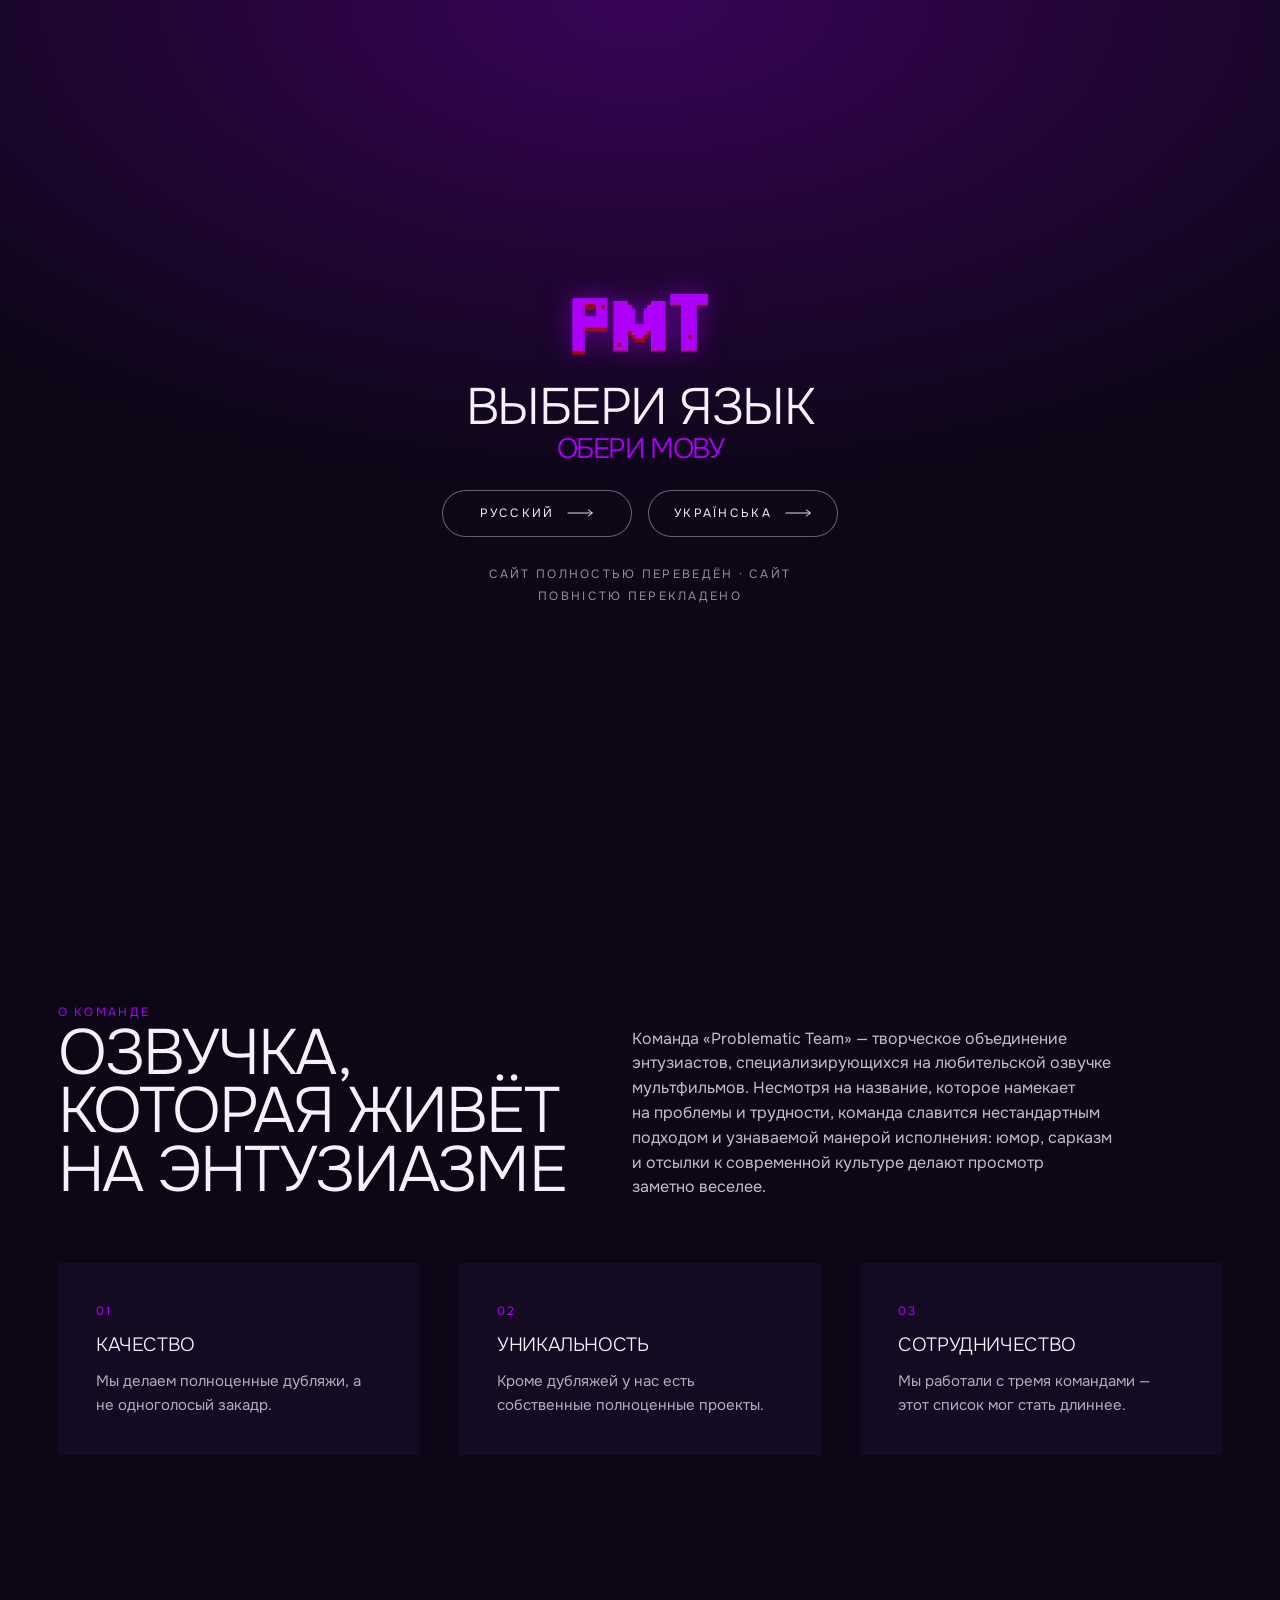
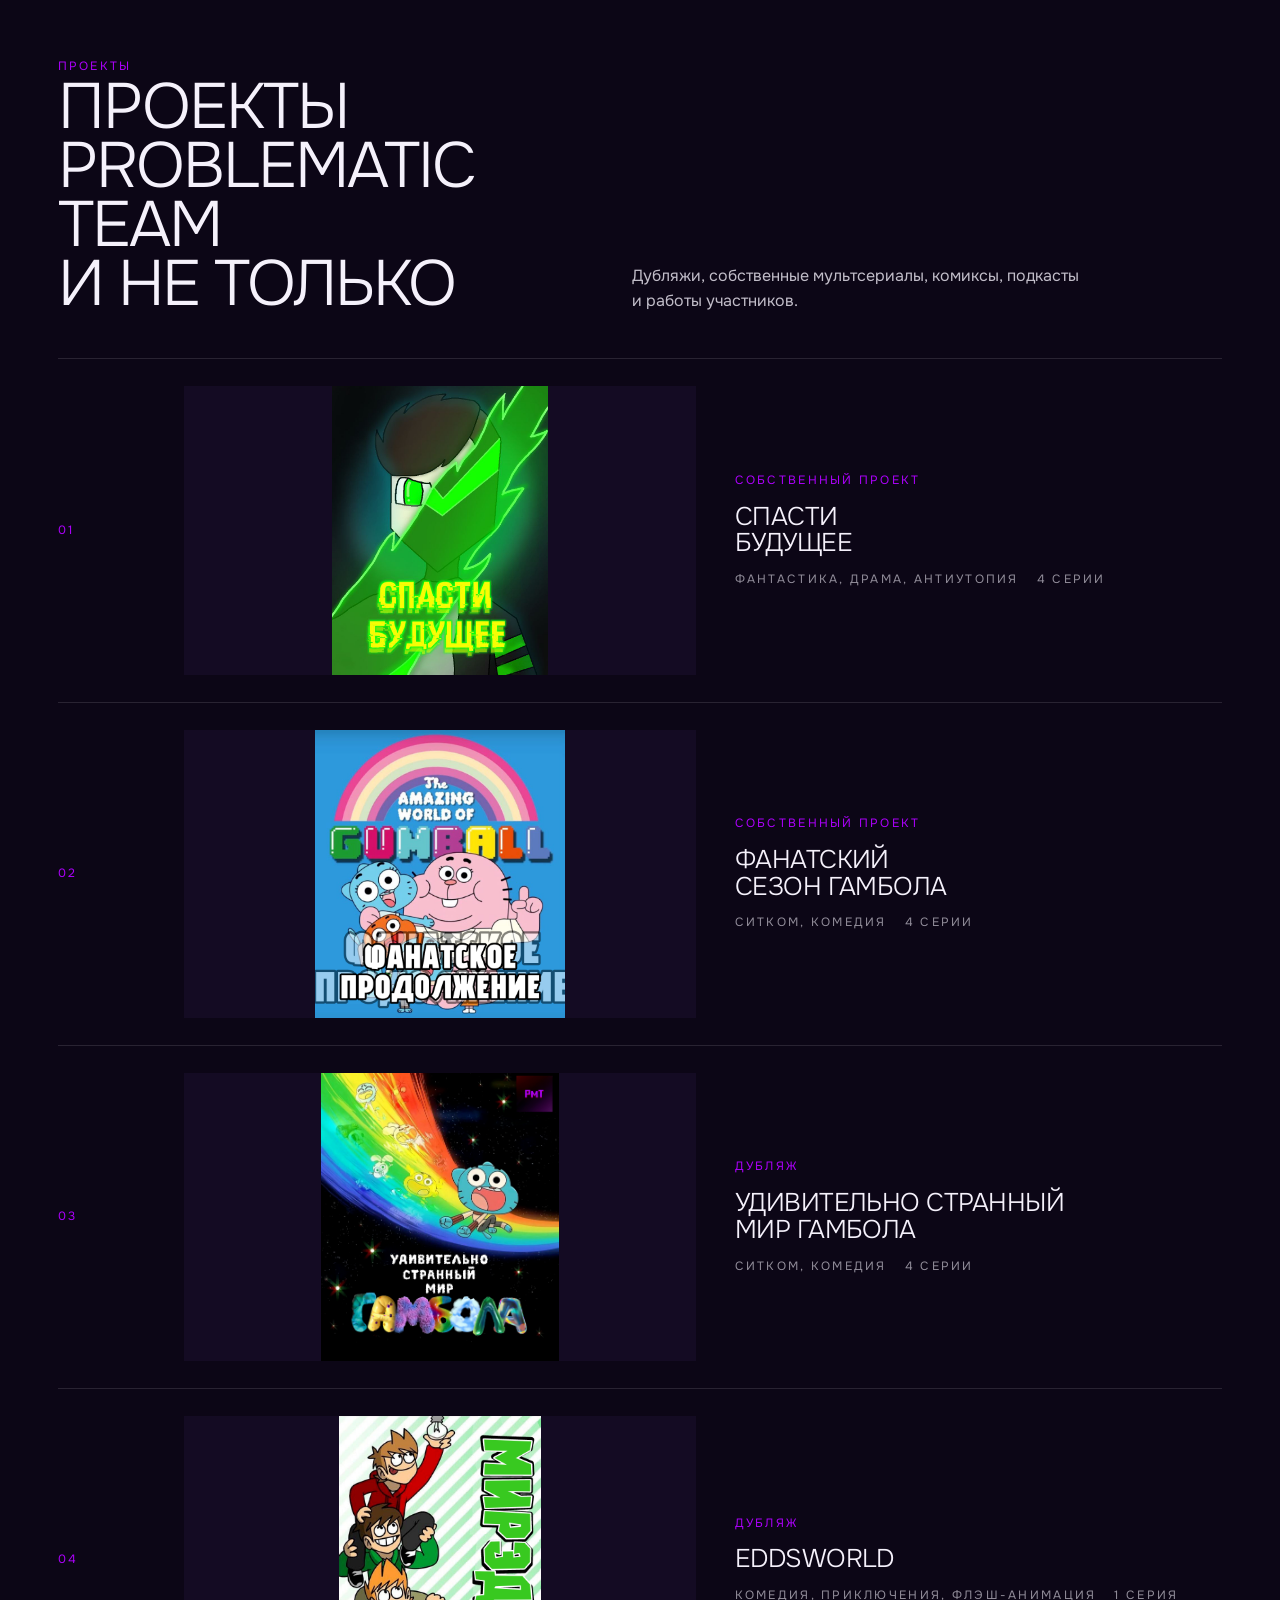
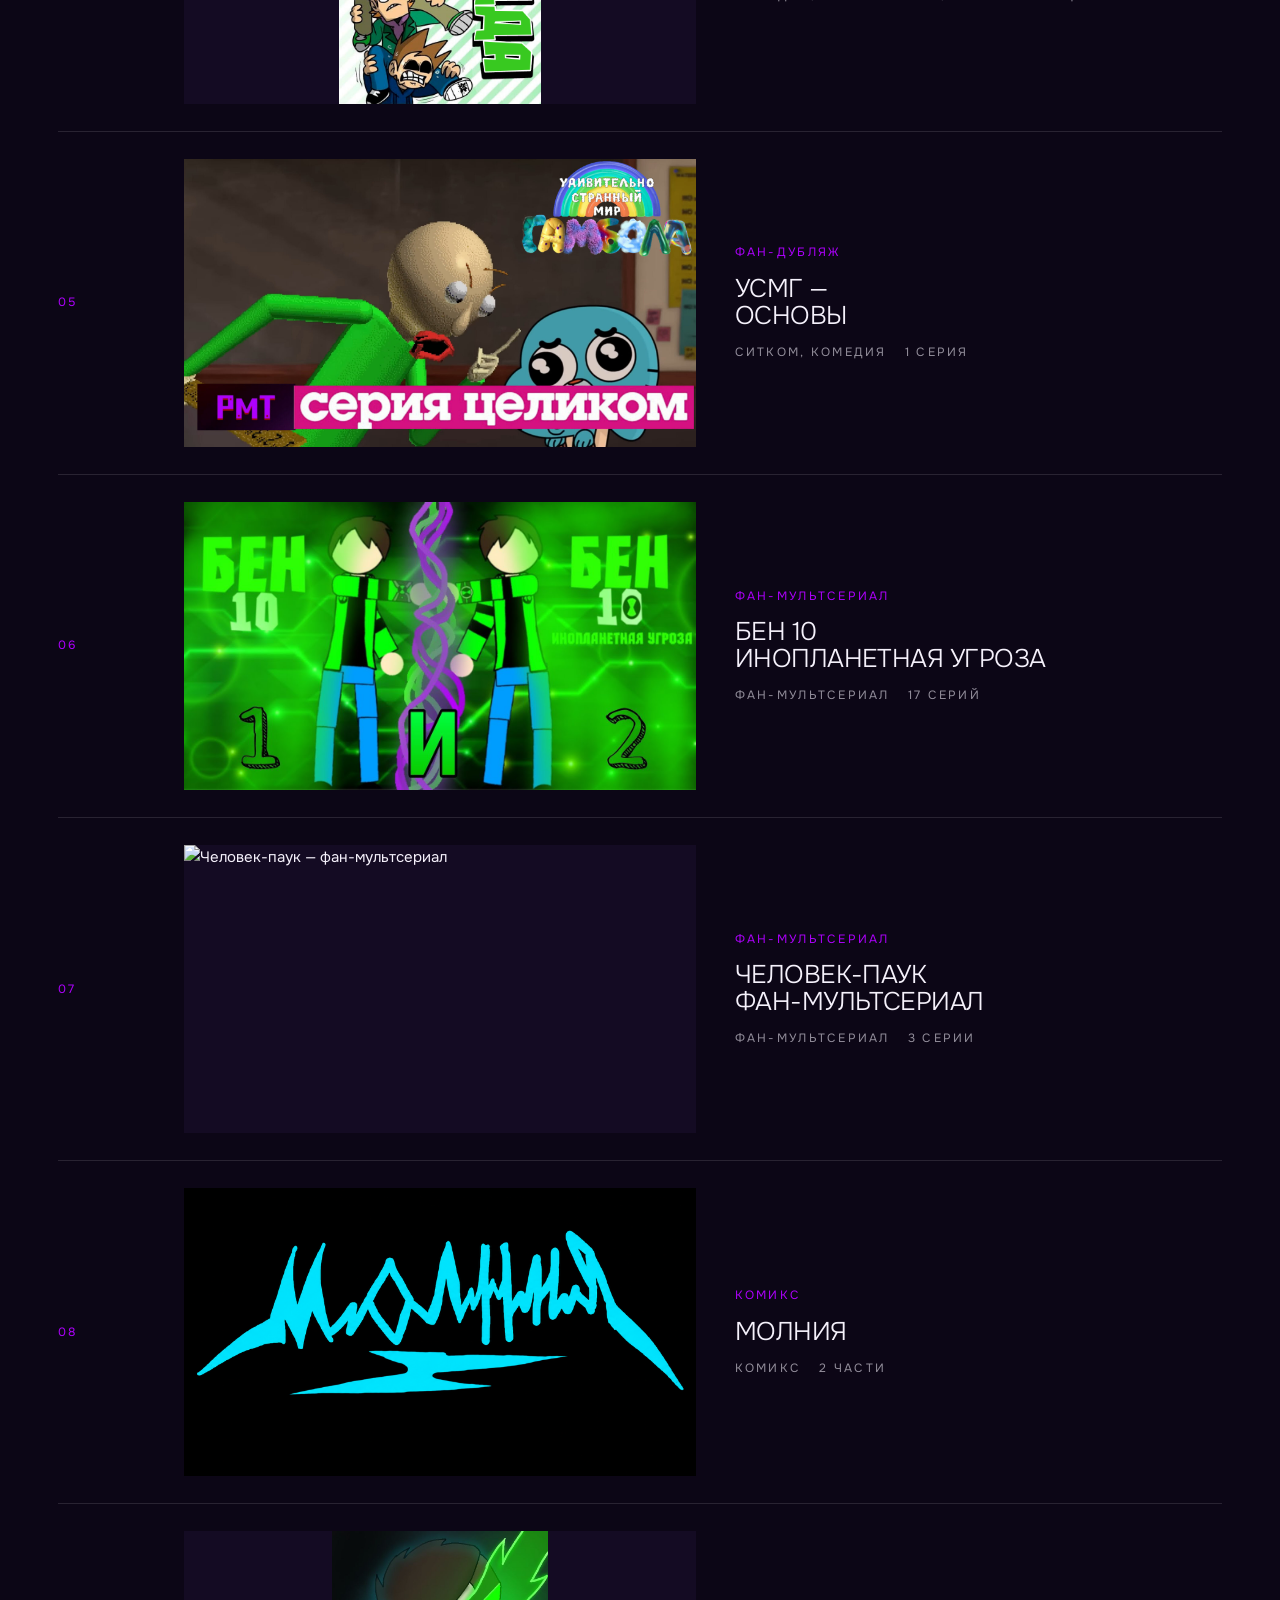
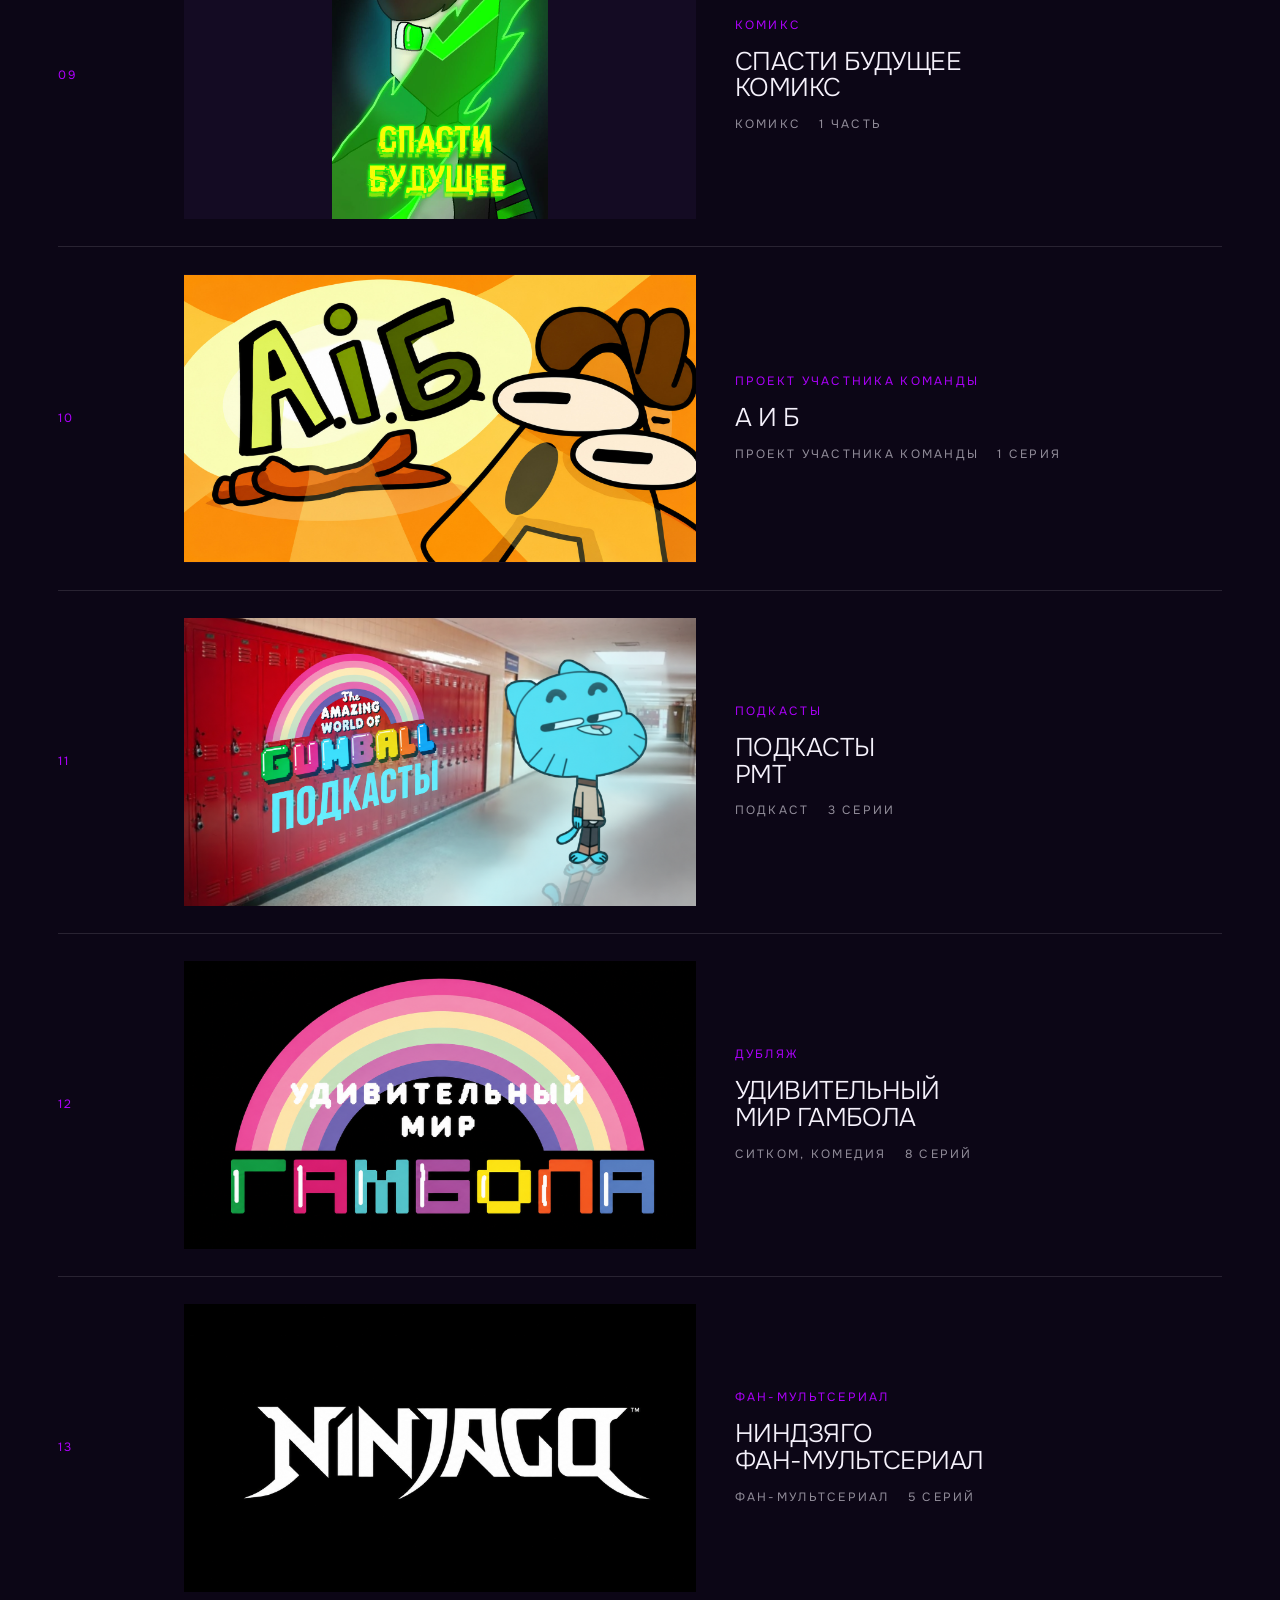
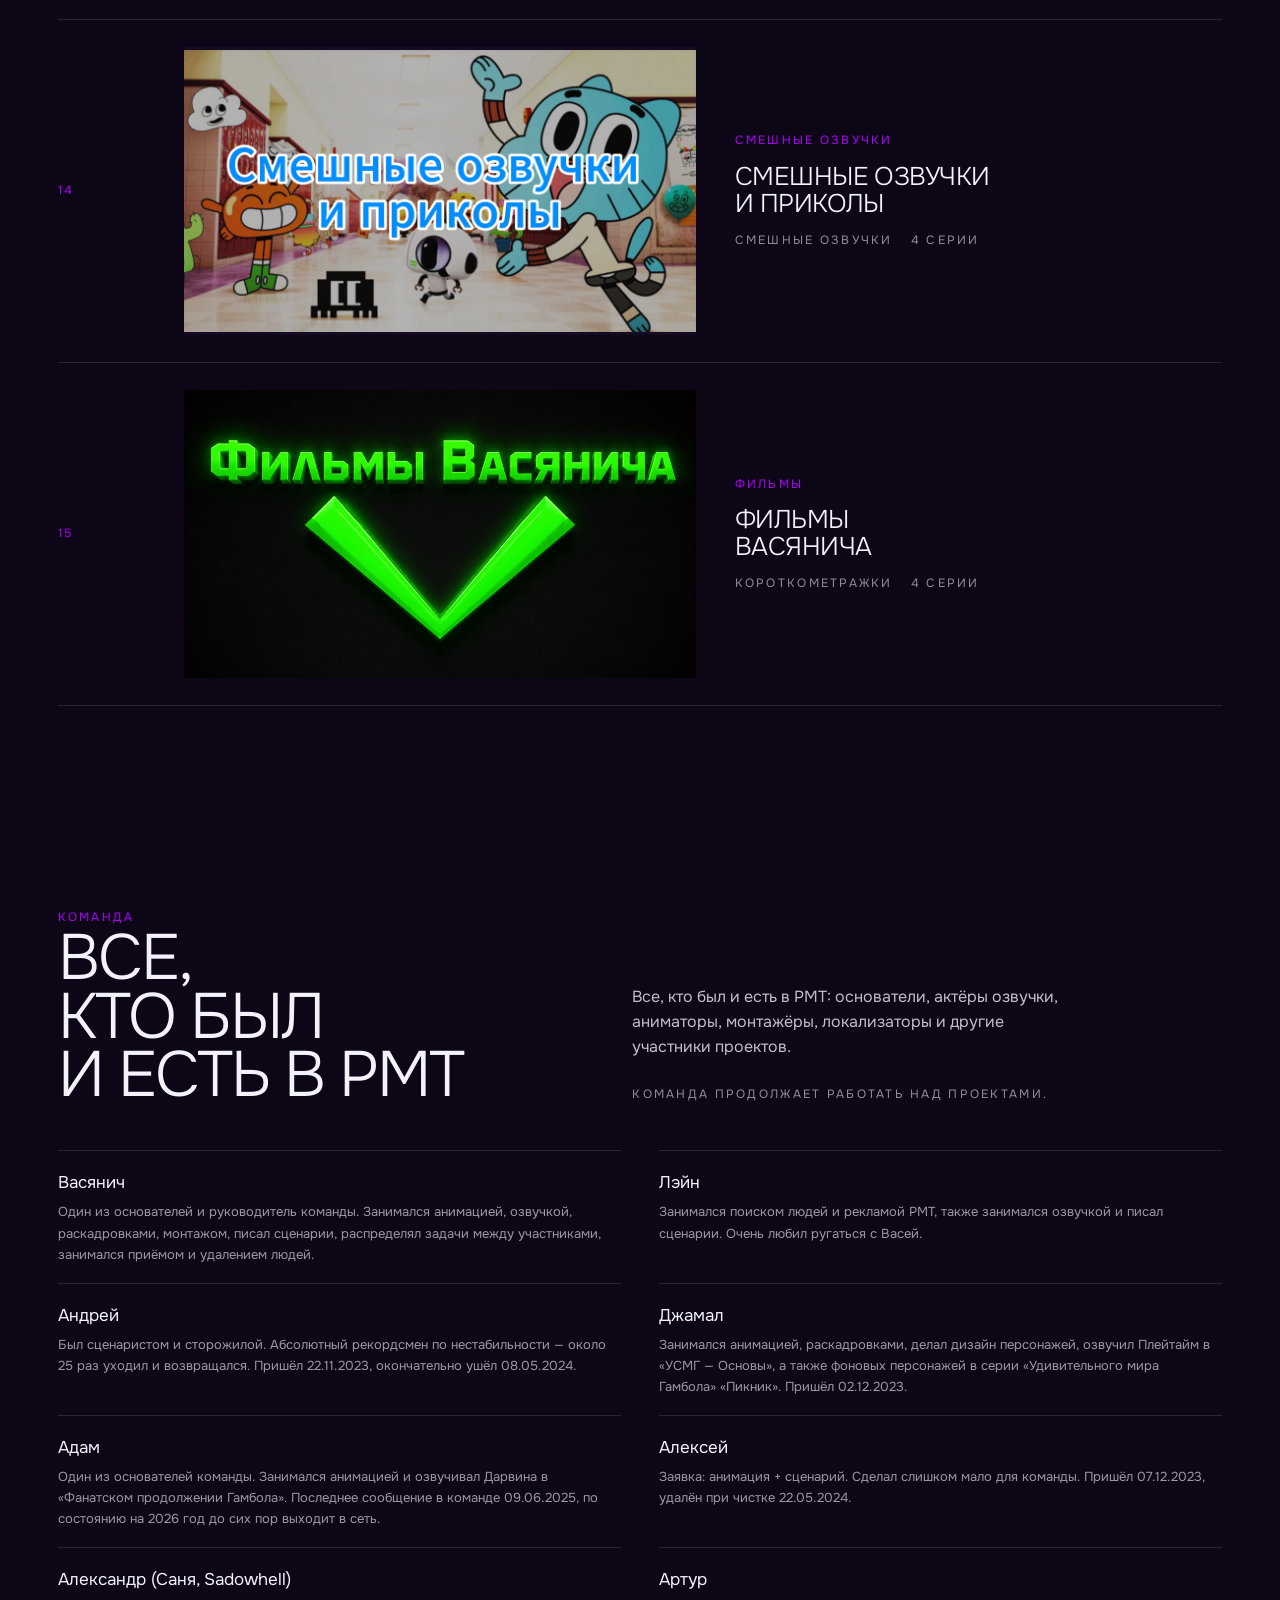
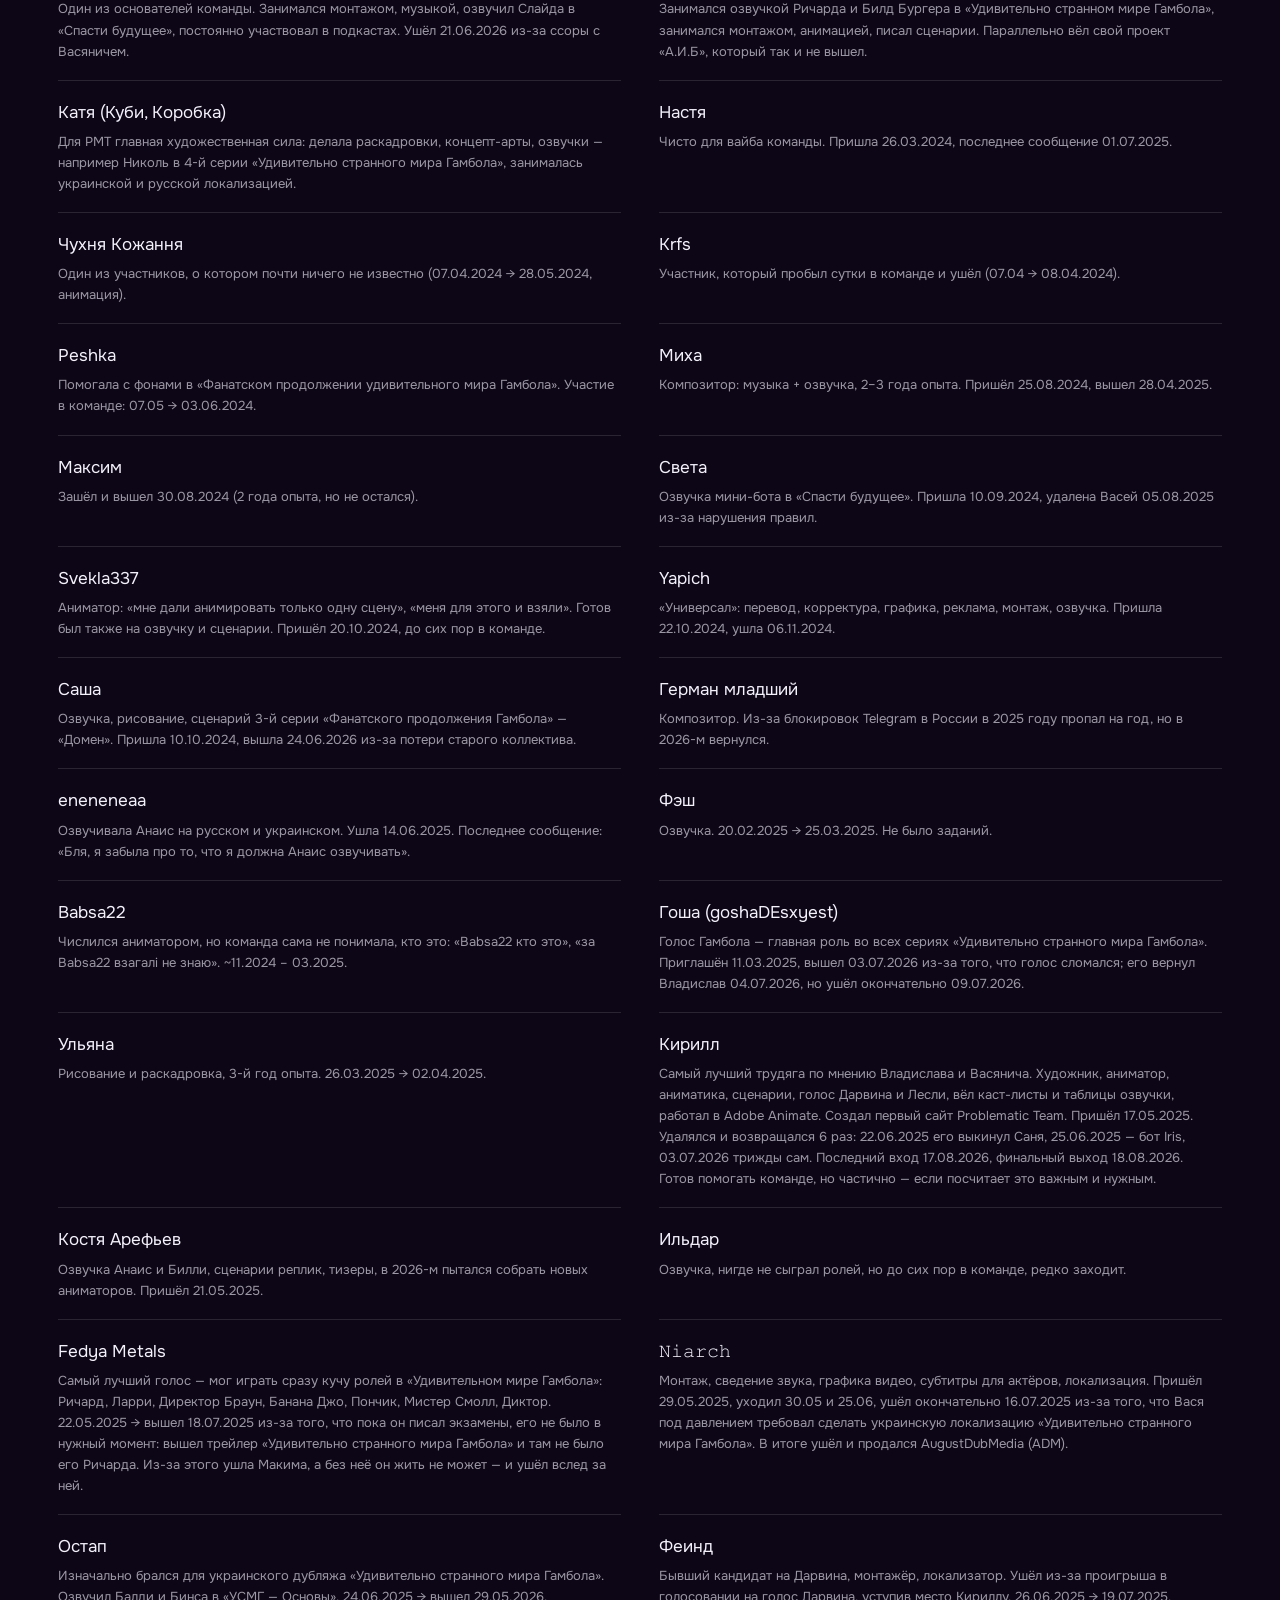
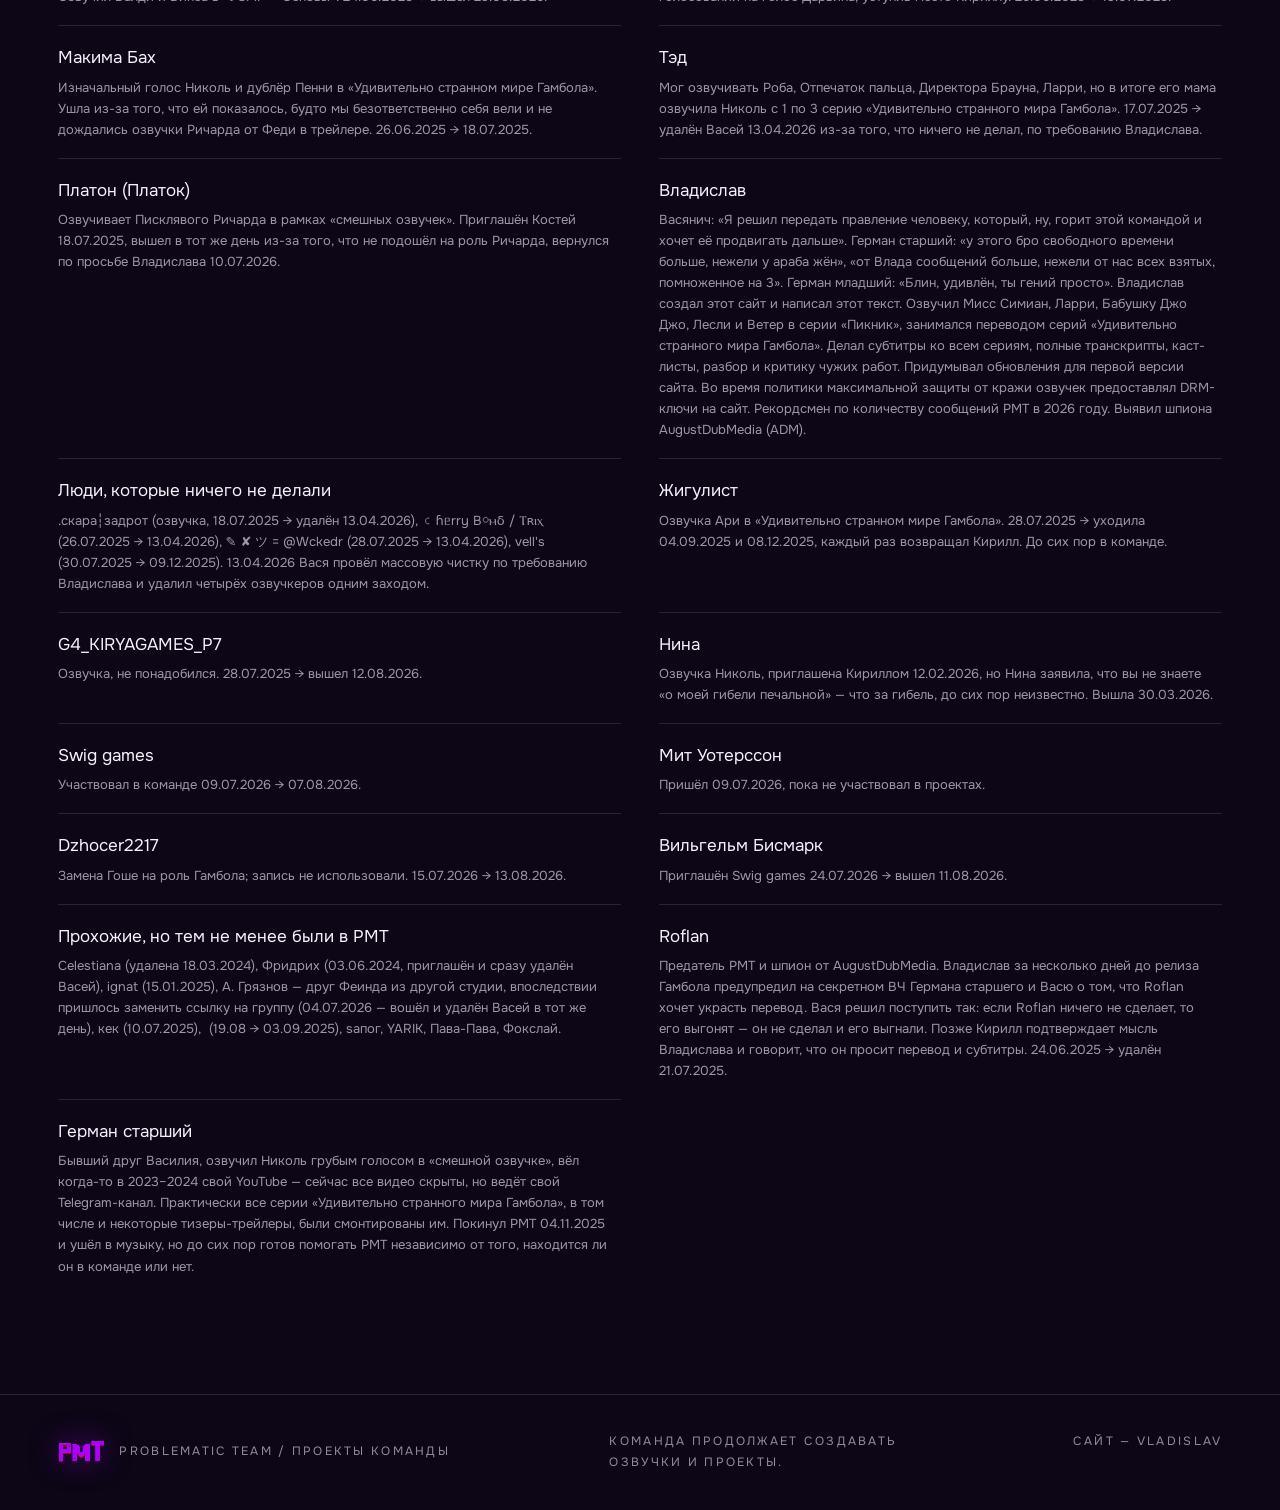
==== commit e55b25da: "Обложки и постеры перенесены с Tilda CDN на сайт (assets/cdn, оригинальное качество); на мобильном х" ====
--- a/index.html
+++ b/index.html
@@ -9,12 +9,12 @@
   <link rel="preconnect" href="https://fonts.googleapis.com">
   <link rel="preconnect" href="https://fonts.gstatic.com" crossorigin>
   <link rel="preload" as="script" href="data.js?v=20261002-bampi3">
-  <link rel="preload" as="script" href="site-config.js?v=20260930-langfix1">
-  <link rel="preload" as="script" href="visitor.js?v=20260930-langfix1">
+  <link rel="preload" as="script" href="site-config.js?v=20261005-cdn1">
+  <link rel="preload" as="script" href="visitor.js?v=20261005-cdn1">
   <link rel="preload" as="script" href="script.js?v=20261002-bampi3">
-  <script src="compat.js?v=20260930-langfix1"></script>
-  <link rel="stylesheet" href="styles.css?v=20260930-langfix1">
-  <link rel="stylesheet" href="legacy.css?v=20260930-langfix1">
+  <script src="compat.js?v=20261005-cdn1"></script>
+  <link rel="stylesheet" href="styles.css?v=20261005-cdn1">
+  <link rel="stylesheet" href="legacy.css?v=20261005-cdn1">
   <title>Problematic Team / проекты</title>
   <meta name="description" content="Problematic Team: любительские дубляжи, собственные мультсериалы и серии в плеере.">
 </head>
--- a/styles.css
+++ b/styles.css
@@ -322,7 +322,7 @@
 /* ---------- адаптив ---------- */
 @media (max-width:1080px){
   .hero{grid-template-columns:1fr;min-height:auto}
-  .hero__text{min-height:100svh;padding-inline:var(--pad);justify-content:center;padding-bottom:10vh}
+  .hero__text{min-height:0;padding:calc(var(--head-total) + 6vh) var(--pad) 12vh;justify-content:flex-start}
   .hero__wall{display:none}
   .pj{grid-template-columns:1fr}
   .pj__media{position:relative;height:auto;aspect-ratio:16/10;max-height:46svh;background:var(--bg)}
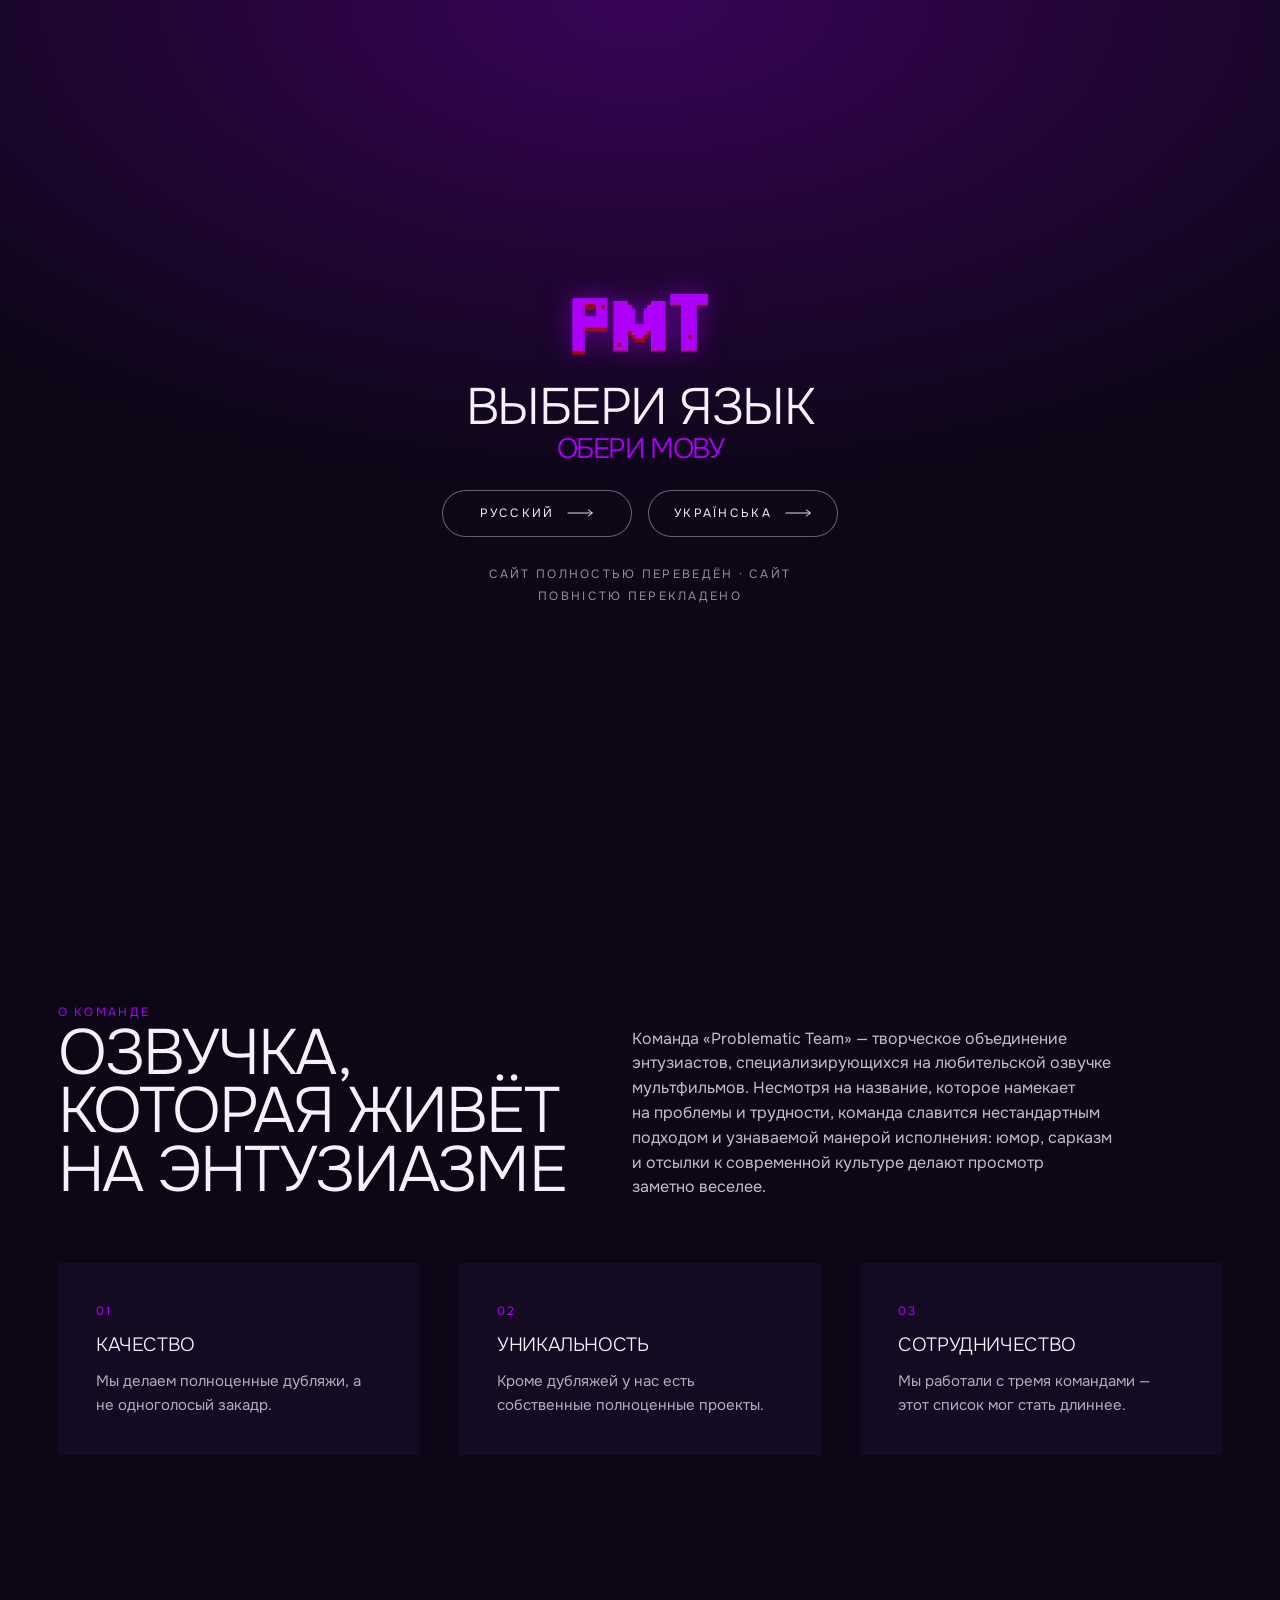
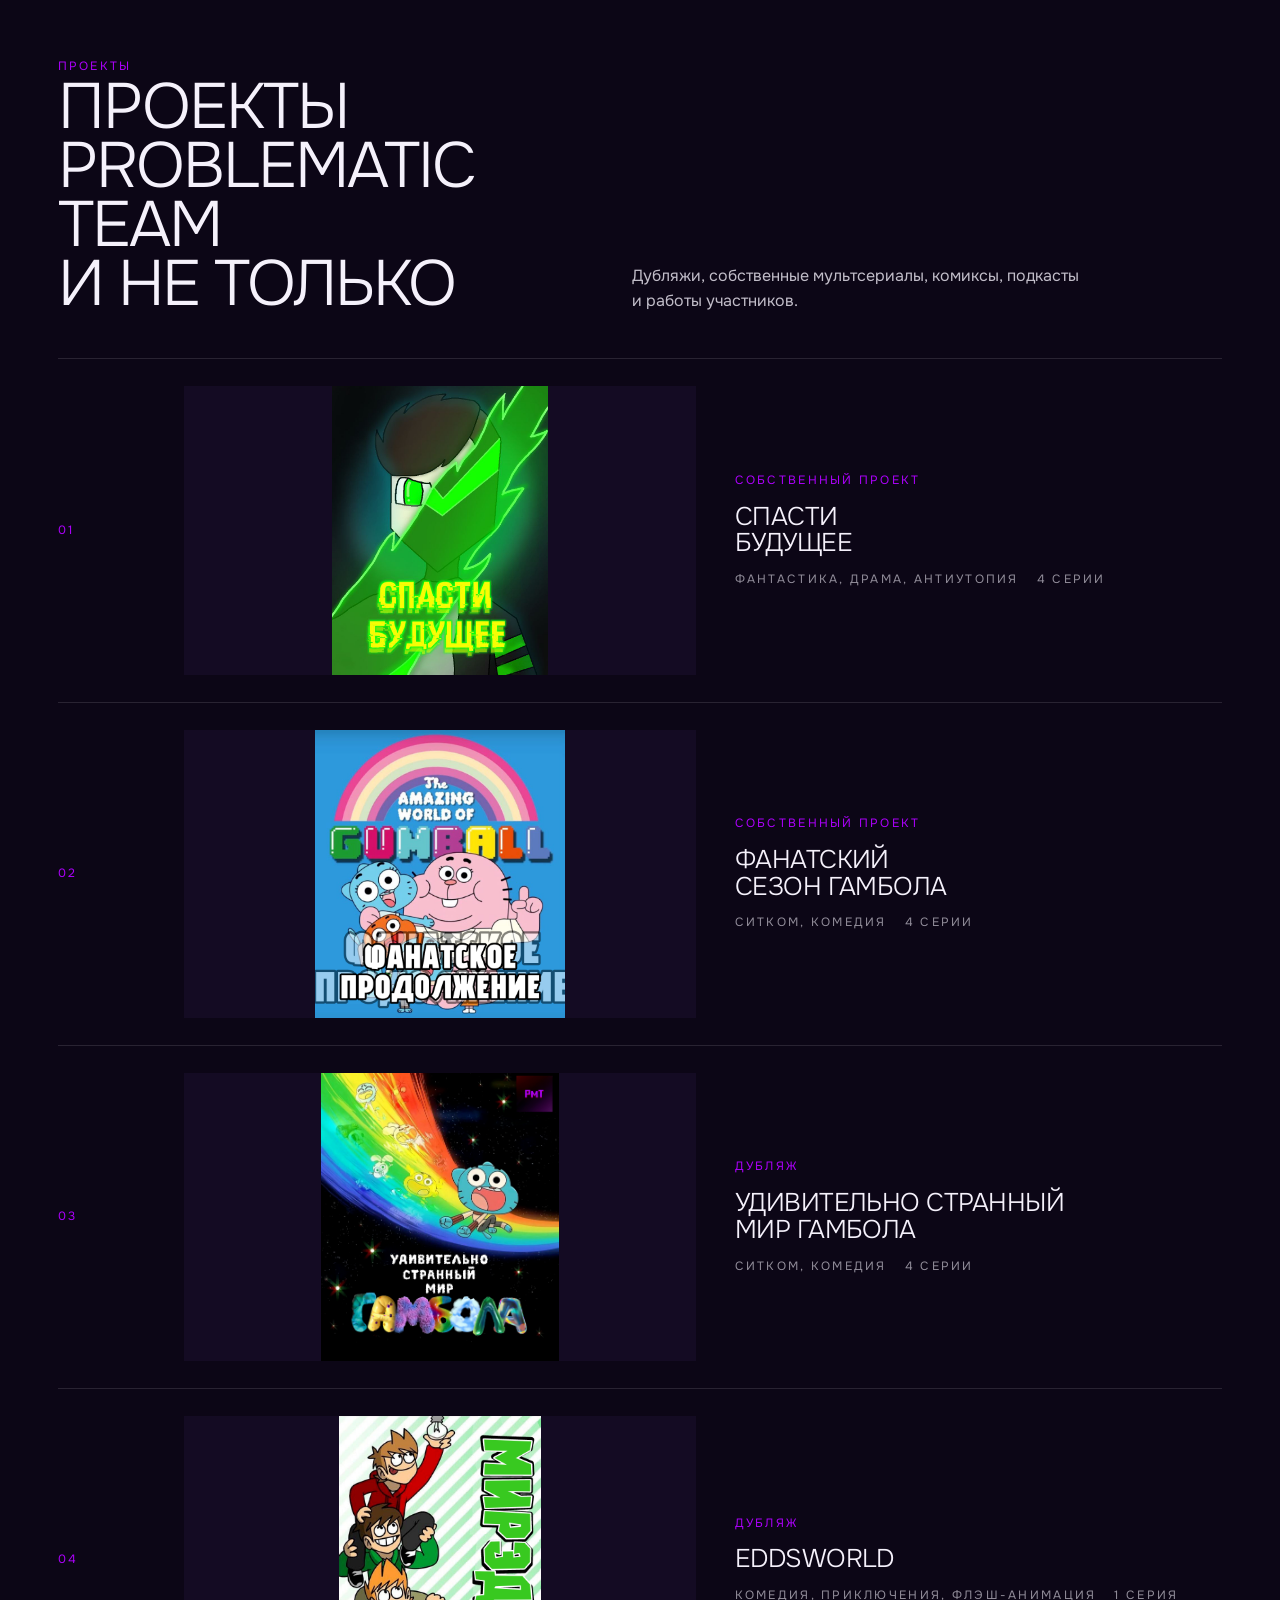
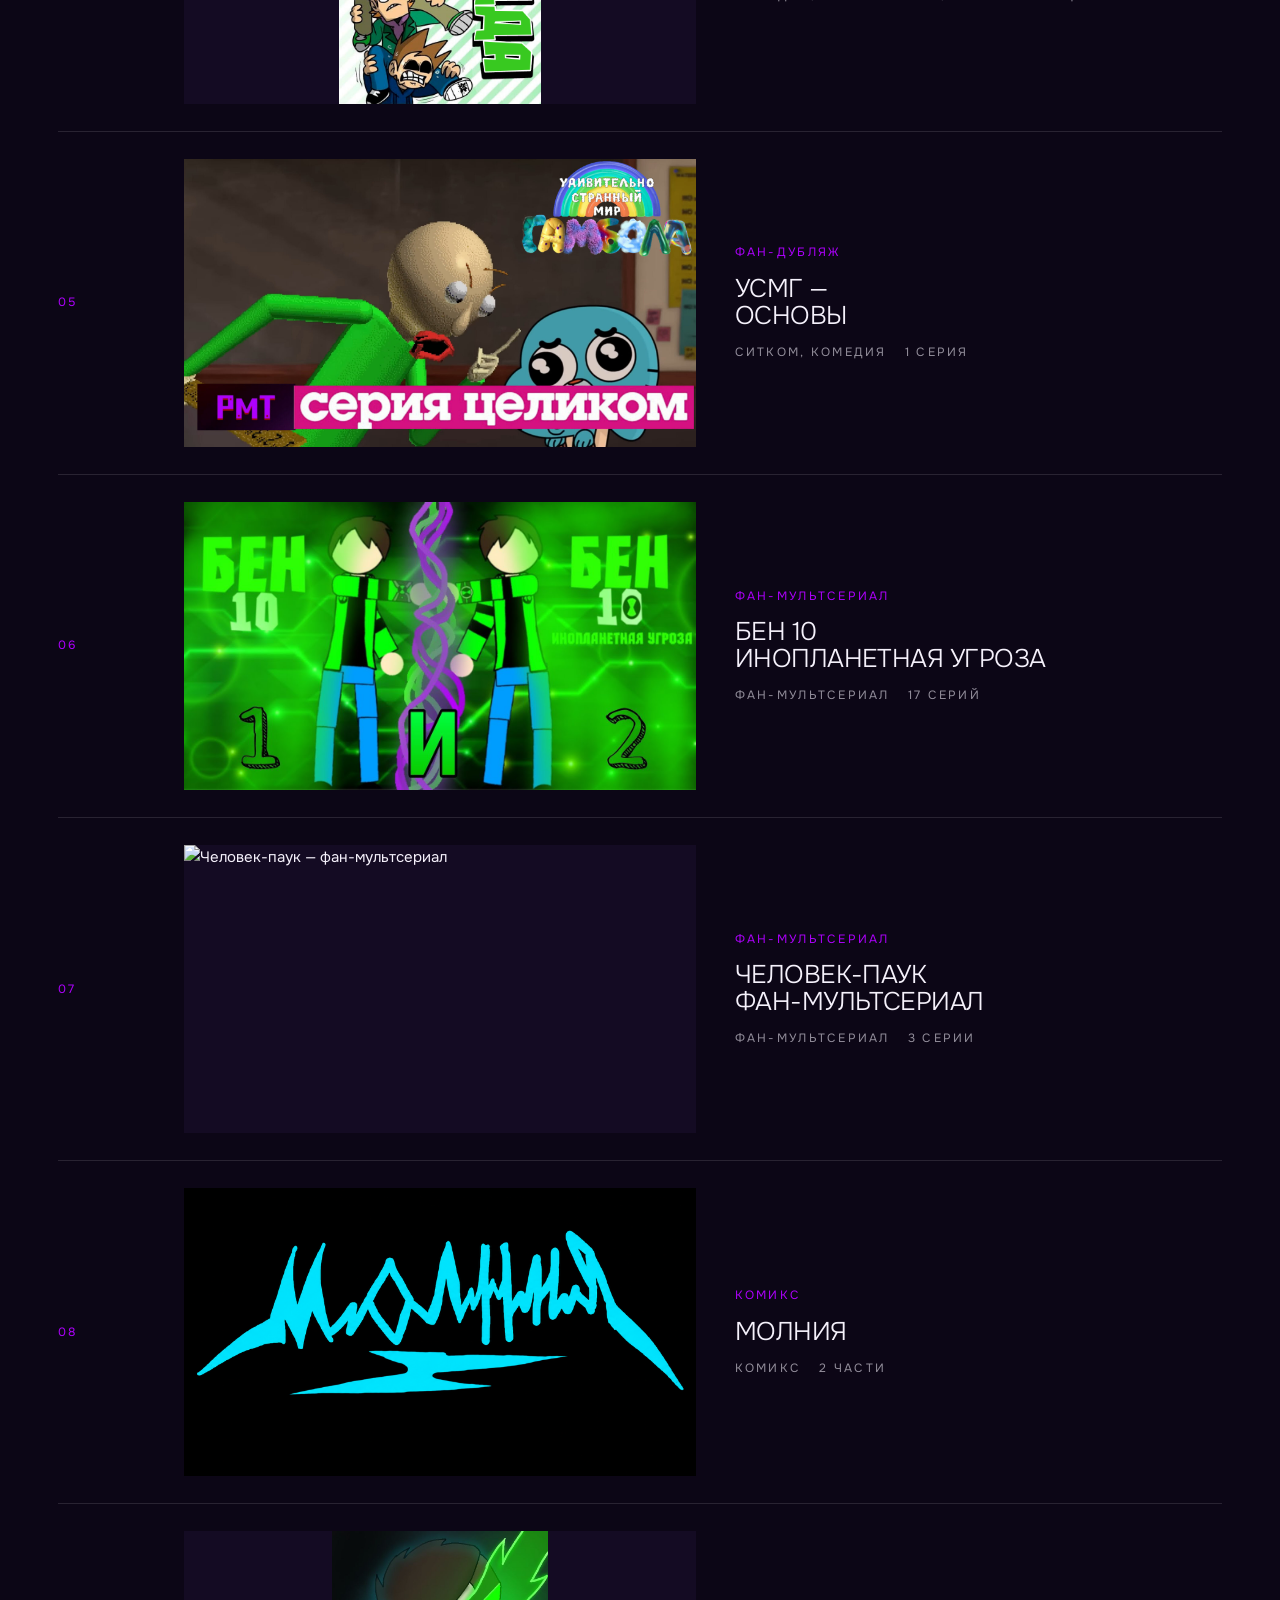
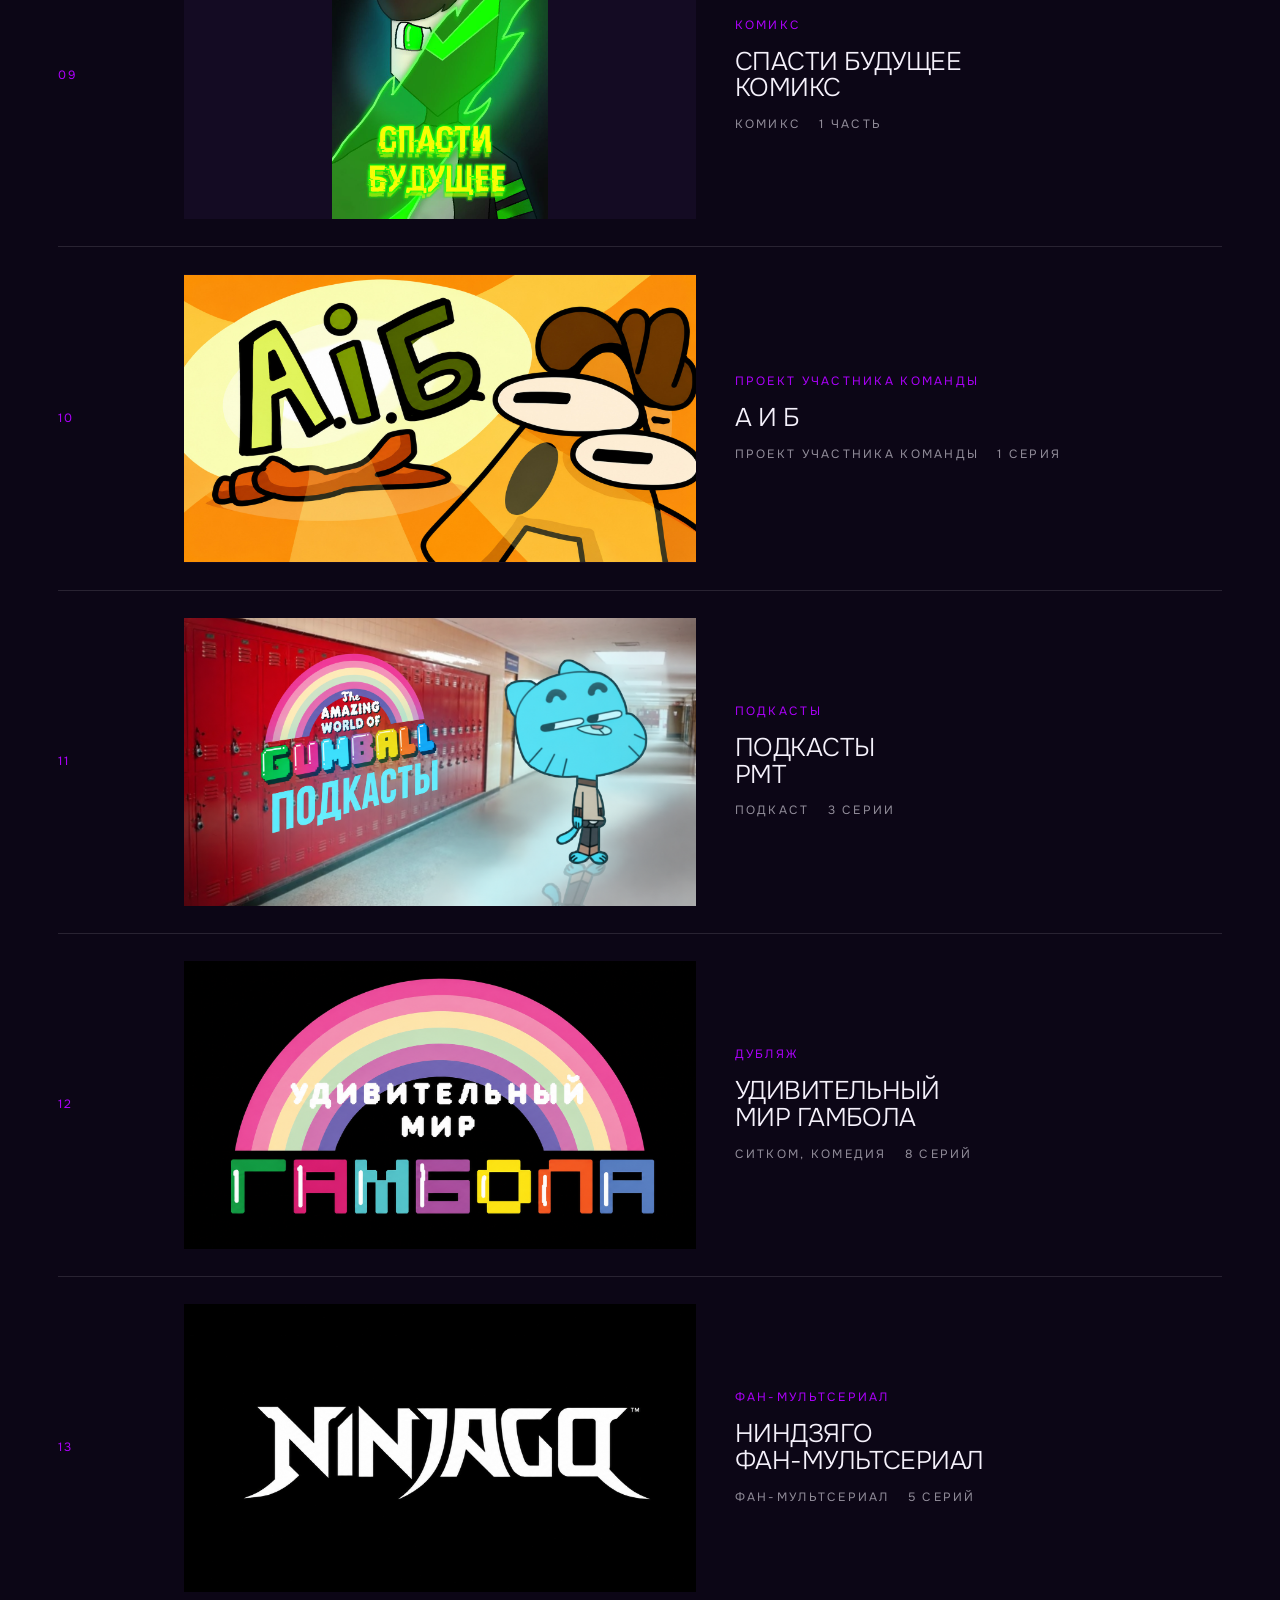
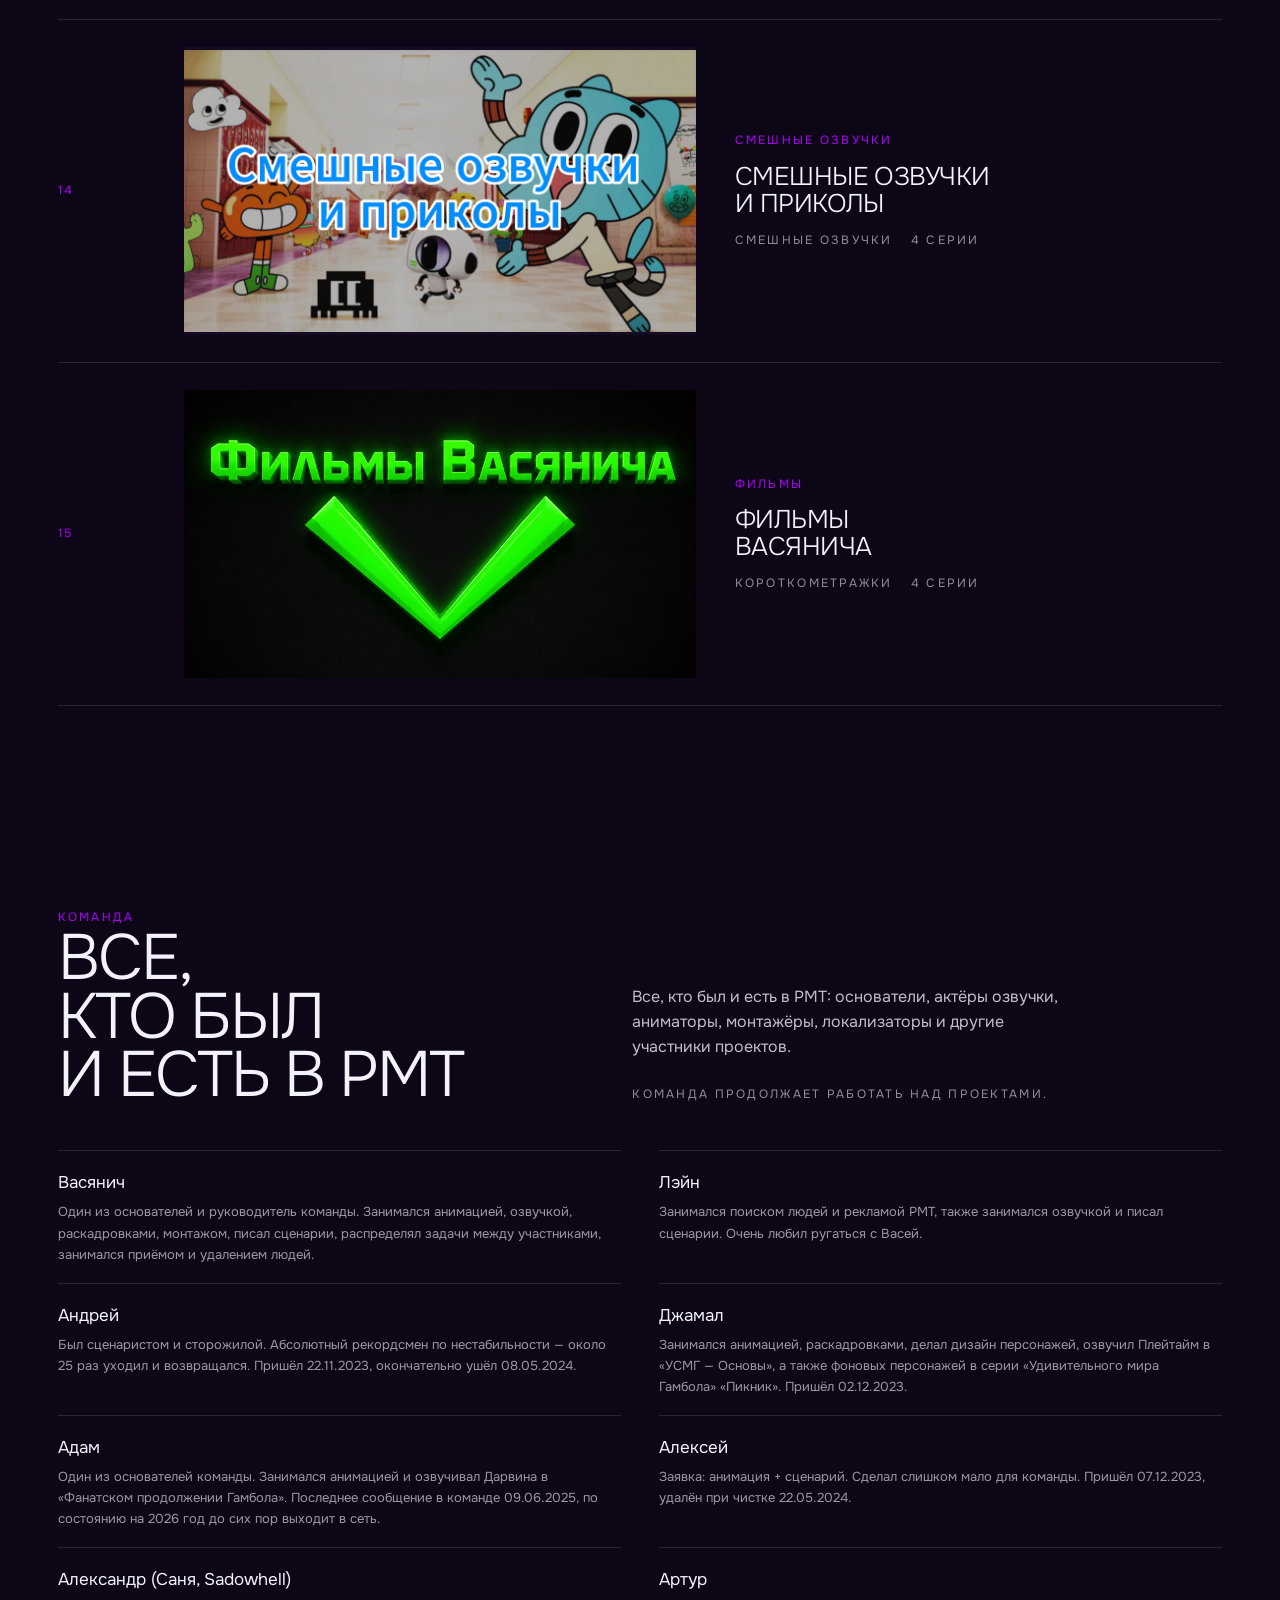
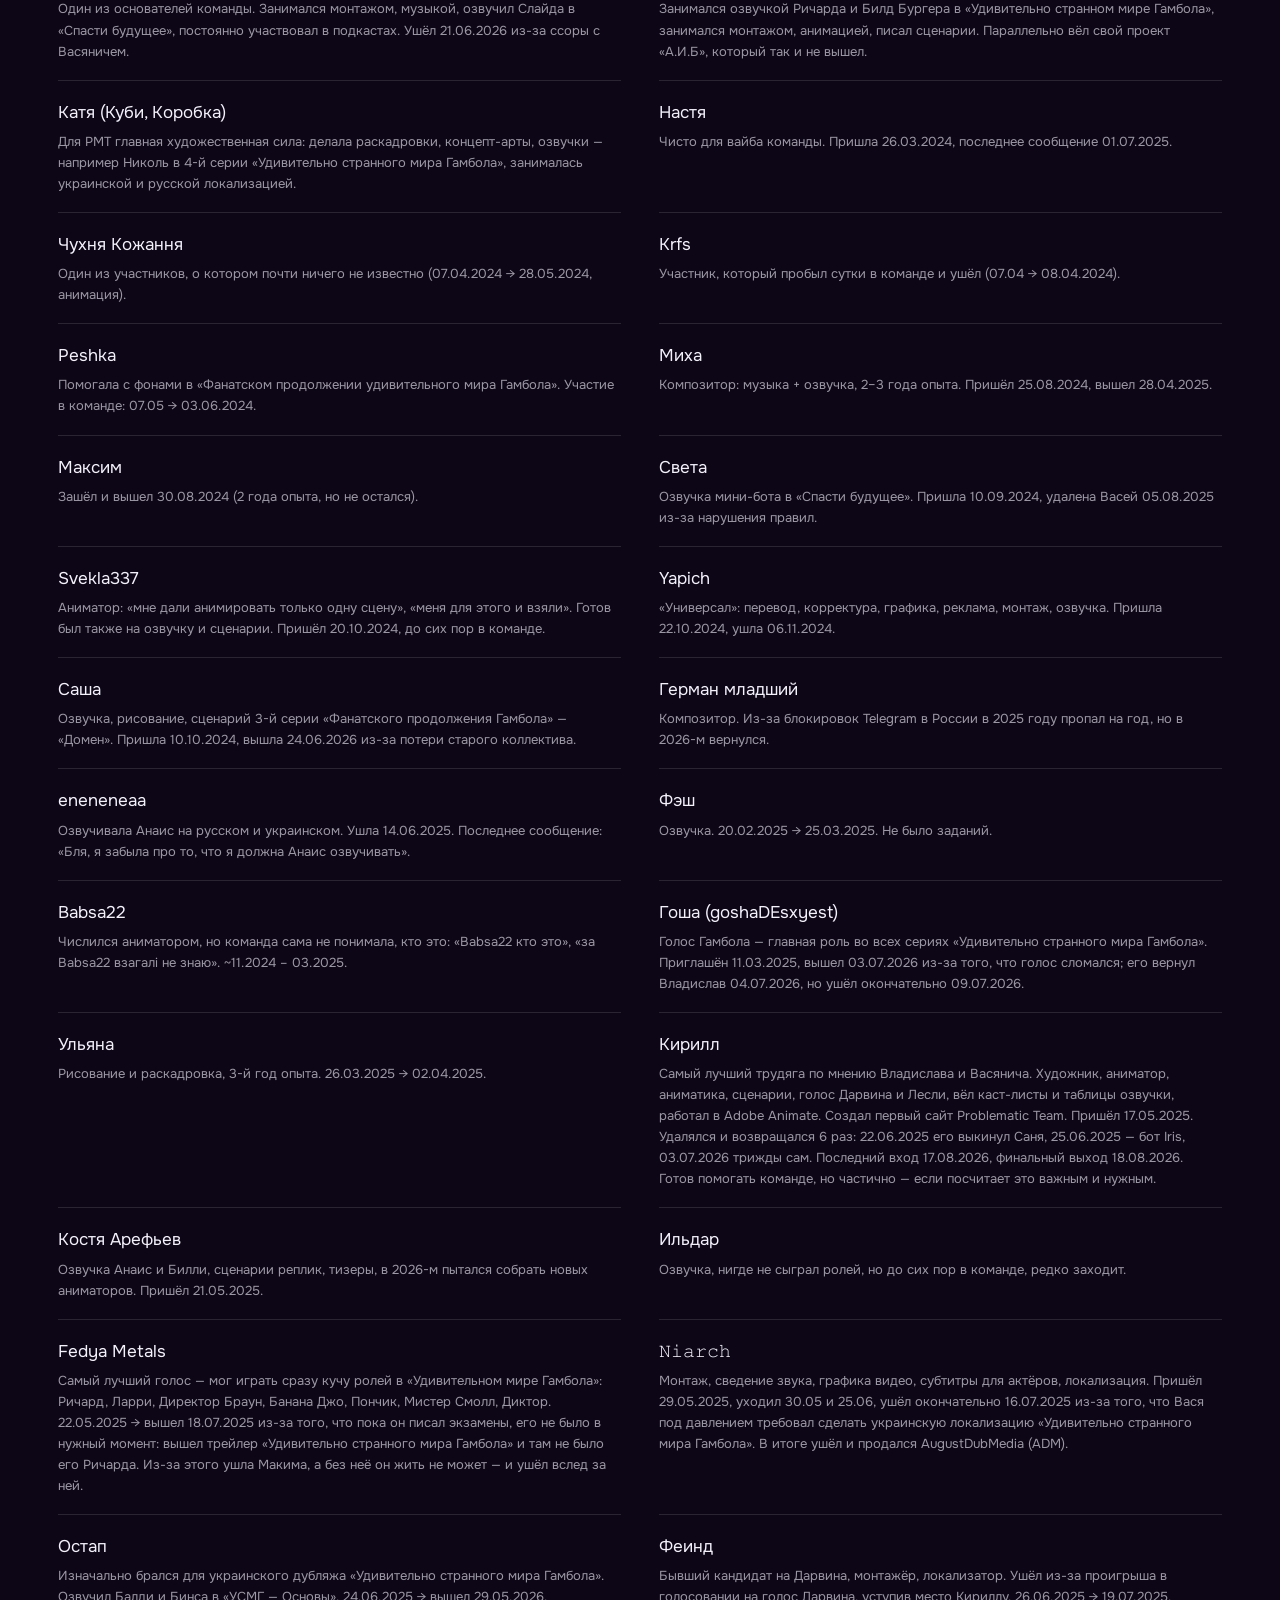
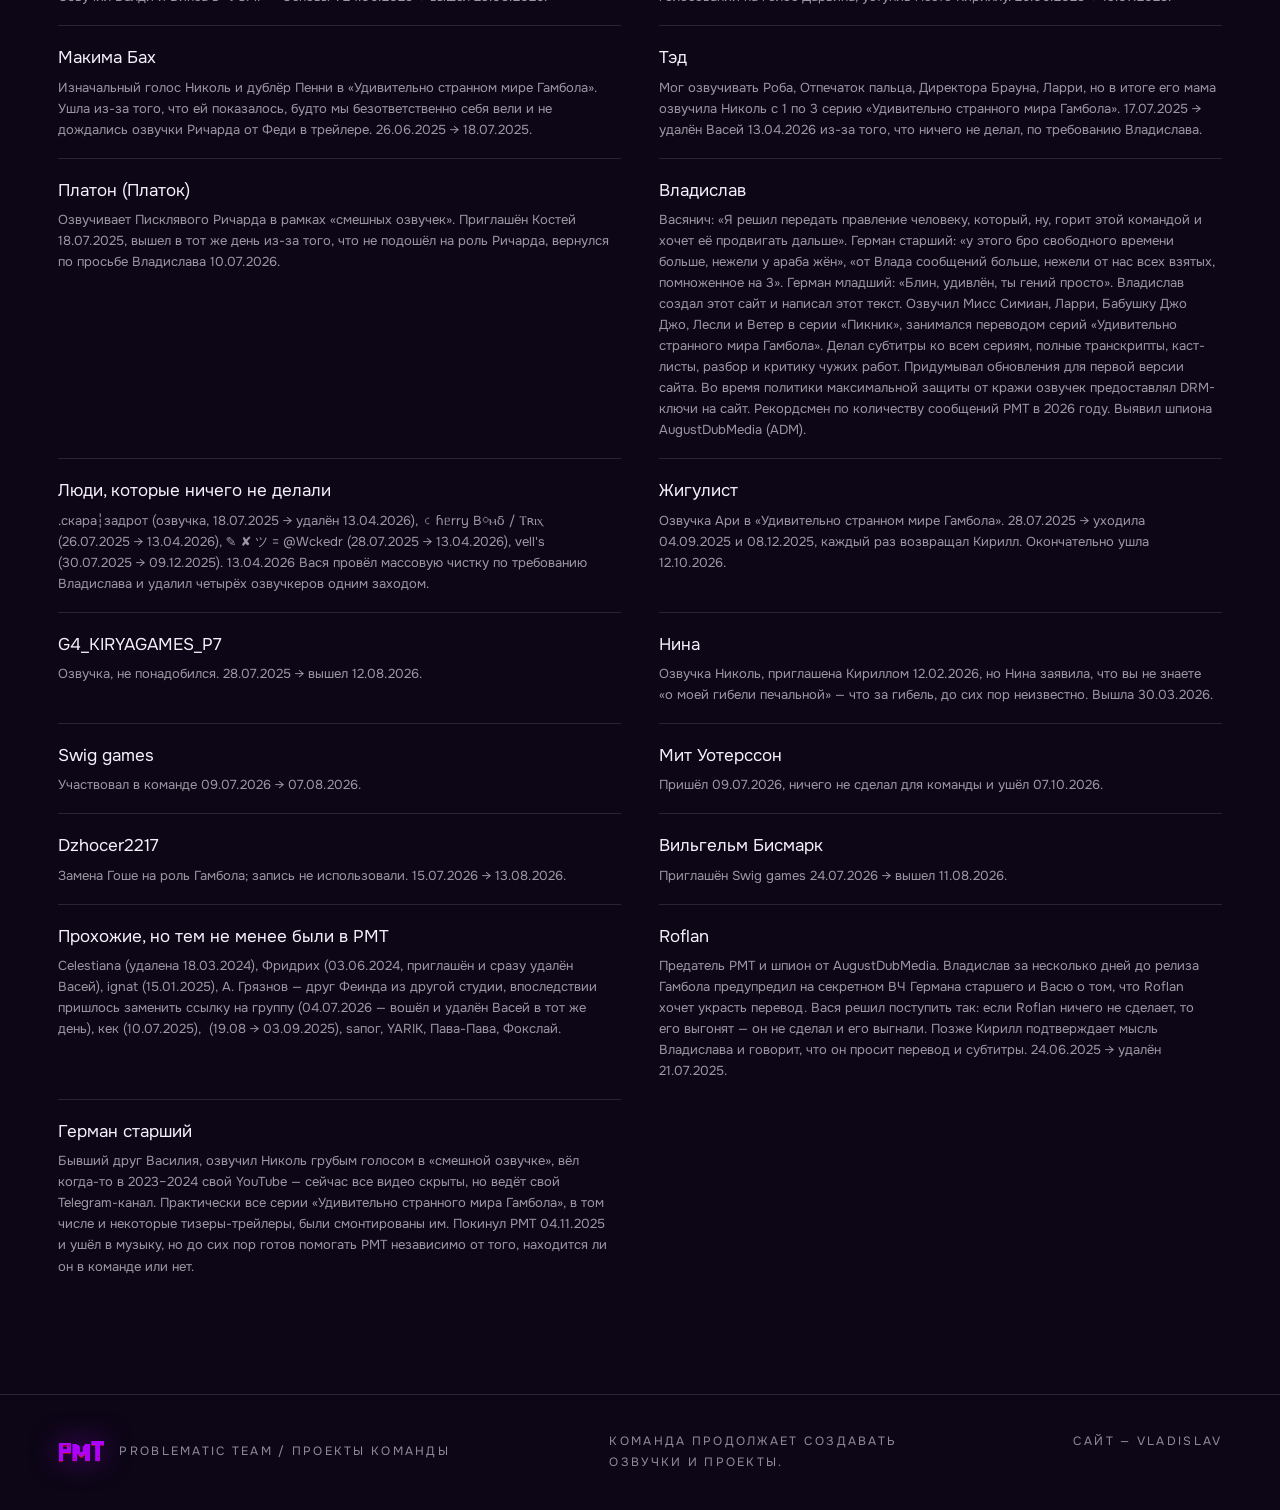
==== commit 4733ad85: "Update Zhigulist departure date" ====
--- a/index.html
+++ b/index.html
@@ -8,13 +8,13 @@
   <script>(function(){var l='';try{var q=location.search.match(/(?:^|[?&])lang=(ru|ua)(?:&|$)/);if(q)l=q[1];}catch(e){}if(l!=='ru'&&l!=='ua'){try{l=window.localStorage.getItem('pmt-lang')||'';}catch(e){}}if(l!=='ru'&&l!=='ua'){try{var c=document.cookie.match(/(?:^|;\s*)pmt-lang=(ru|ua)(?:;|$)/);if(c)l=c[1];}catch(e){}}if(l==='ru'||l==='ua')document.documentElement.className+=' pmt-has-lang';}());</script>
   <link rel="preconnect" href="https://fonts.googleapis.com">
   <link rel="preconnect" href="https://fonts.gstatic.com" crossorigin>
-  <link rel="preload" as="script" href="data.js?v=20261002-bampi3">
+  <link rel="preload" as="script" href="data.js?v=20261012-zhigulist">
   <link rel="preload" as="script" href="site-config.js?v=20261005-cdn1">
   <link rel="preload" as="script" href="visitor.js?v=20261005-cdn1">
   <link rel="preload" as="script" href="script.js?v=20261002-bampi3">
   <script src="compat.js?v=20261005-cdn1"></script>
-  <link rel="stylesheet" href="styles.css?v=20261005-cdn1">
-  <link rel="stylesheet" href="legacy.css?v=20261005-cdn1">
+  <link rel="stylesheet" href="styles.css?v=20261005-restored-layout">
+  <link rel="stylesheet" href="legacy.css?v=20261005-restored-layout">
   <title>Problematic Team / проекты</title>
   <meta name="description" content="Problematic Team: любительские дубляжи, собственные мультсериалы и серии в плеере.">
 </head>
@@ -92,6 +92,6 @@
   </main>
 
   <footer class="foot wrap" data-foot></footer>
-  <script src="loader.js?v=20261002-bampi3"></script>
+  <script src="loader.js?v=20261012-zhigulist"></script>
 </body>
 </html>
--- a/styles.css
+++ b/styles.css
@@ -322,7 +322,7 @@
 /* ---------- адаптив ---------- */
 @media (max-width:1080px){
   .hero{grid-template-columns:1fr;min-height:auto}
-  .hero__text{min-height:0;padding:calc(var(--head-total) + 6vh) var(--pad) 12vh;justify-content:flex-start}
+  .hero__text{min-height:100svh;padding-inline:var(--pad);justify-content:center;padding-bottom:10vh}
   .hero__wall{display:none}
   .pj{grid-template-columns:1fr}
   .pj__media{position:relative;height:auto;aspect-ratio:16/10;max-height:46svh;background:var(--bg)}
